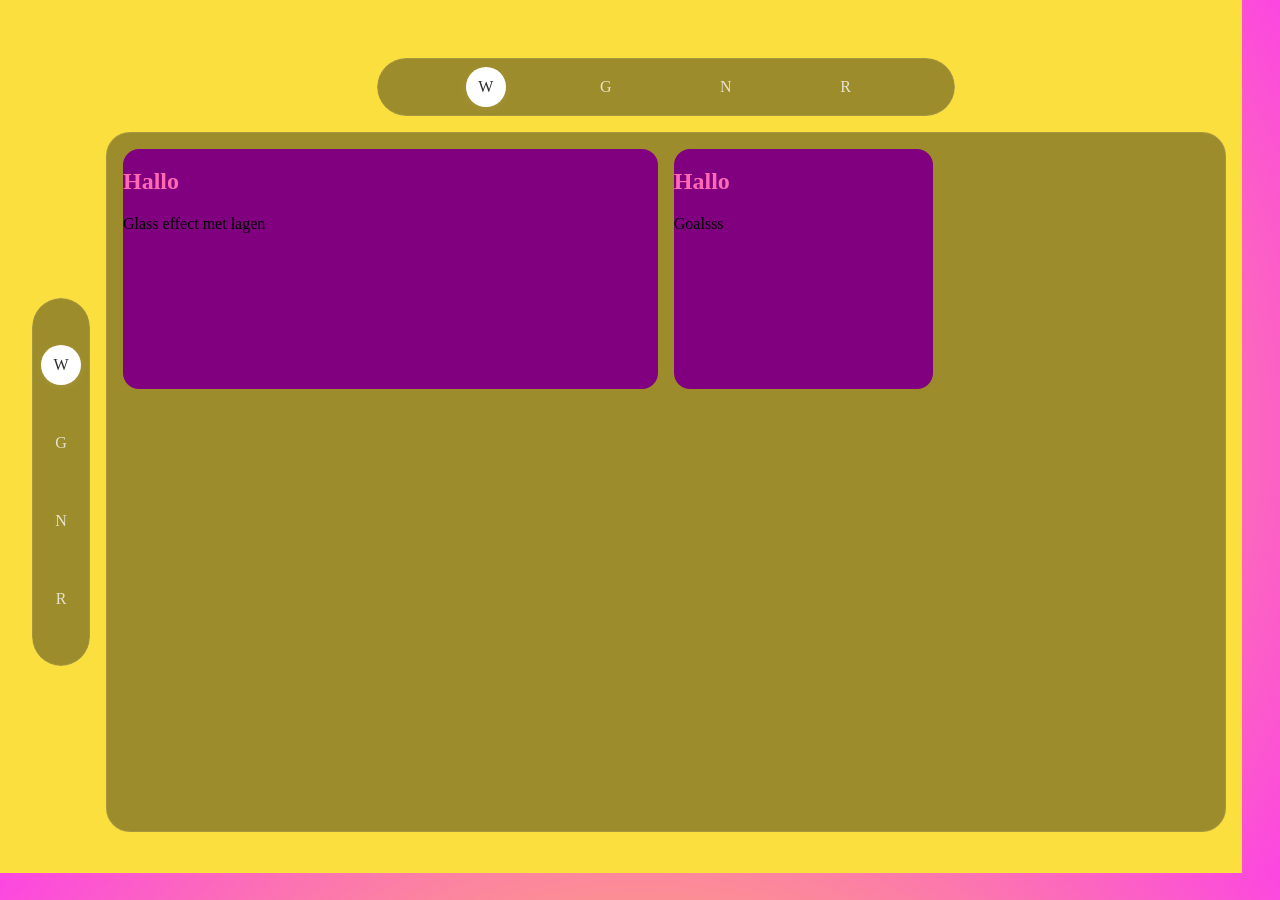
==== blog.html @ 130f5378 "updatie" ====
<!DOCTYPE html>
<html lang="en">

<head>
    <meta charset="UTF-8">
    <meta name="viewport" content="width=device-width, initial-scale=1.0">
    <link href="./styles/blog.css" rel="stylesheet">
    <title>Final version</title>
</head>

<body>
    <main>
        <h1 class="visually-hidden">Blog of Mila Massaro</h1>

        <section class="container-dashboard">
            <!-- TOP AXIS -->
            <fieldset class="top-bar">
                <legend>Primary topic</legend>

                <input type="radio" name="primary" value="work" id="my-work1" checked>
                <label for="my-work1" aria-label="Work">W</label>

                <input type="radio" name="primary" value="goals" id="my-goals1">
                <label for="my-goals1" aria-label="Goals">G</label>

                <input type="radio" name="primary" value="nerds" id="weekly-nerds1">
                <label for="weekly-nerds1" aria-label="Guestspeakers">N</label>

                <input type="radio" name="primary" value="reflection" id="reflection1">
                <label for="reflection1" aria-label="Reflections">R</label>
            </fieldset>

            <!-- SIDE AXIS -->
            <fieldset class="side-bar">
                <legend>Secondary topic</legend>

                <input type="radio" name="secondary" value="work" id="my-work2" checked>
                <label for="my-work2" aria-label="Work">W</label>

                <input type="radio" name="secondary" value="goals" id="my-goals2">
                <label for="my-goals2" aria-label="Goals">G</label>

                <input type="radio" name="secondary" value="nerds" id="weekly-nerds2">
                <label for="weekly-nerds2" aria-label="Guestspeakers">N</label>

                <input type="radio" name="secondary" value="reflection" id="reflection2">
                <label for="reflection2" aria-label="Reflections">R</label>
            </fieldset>

            <!-- CONTENT -->
            <section class="content">

                <!-- WORK x WORK -->
                <section class="container-content workxwork">
                    <div class="card card-work">
                        <div class="text">
                            <h2>Hallo</h2>
                            <p>Glass effect met lagen</p>
                        </div>
                    </div>

                    <div class="card card-goal">
                        <div class="text">
                            <h2>Hallo</h2>
                            <p>Goalsss</p>
                        </div>
                    </div>
                </section>

                <!-- WORK x GOALS -->
                <section class="workxgoals">
                    <h2>work x goals</h2>
                </section>

                <!-- WORK x NERDS -->
                <section class="workxnerds">
                    <h2>work x nerds</h2>
                </section>

                <!-- WORK x REFLECTION -->
                <section class="workxreflection">
                    <h2>work x reflection</h2>
                </section>

                <!-- GOALS x GOALS -->
                <section class="goalsxgoals">
                    <h2>goals x goals</h2>
                </section>

                <!-- GOALS x NERDS -->
                <section class="goalsxnerds">
                    <h2>goals x nerds</h2>
                </section>

                <!-- GOALS x REFLECTION -->
                <section class="goalsxreflection">
                    <h2>goals x reflection</h2>
                </section>

                <!-- NERDS x NERDS -->
                <section class="nerdsxnerds">
                    <h2>nerds x nerds</h2>
                </section>

                <!-- NERDS x REFLECTION -->
                <section class="nerdsxreflection">
                    <h2>nerds x reflection</h2>
                </section>

                <!-- REFLECTION x REFLECTION -->
                <section class="reflectionxreflection">
                    <h2>reflection x reflection</h2>
                </section>
            </section>
        </section>
    </main>
</body>

</html>
---- styles/blog.css ----
:root {
    --color-panel: rgba(16, 15, 15, 0.4);
}

body {
    margin: 0;
    background: #fbdf3f;
    background: radial-gradient(circle, rgba(251, 223, 63, 1) 0%, rgba(252, 70, 225, 1) 100%);
}

.visually-hidden {
    clip: rect(0 0 0 0);
    clip-path: inset(50%);
    height: 1px;
    overflow: hidden;
    position: absolute;
    white-space: nowrap;
    width: 1px;
}

.container-dashboard {
    display: grid;
    grid-template-columns: 90px minmax(300px, 1200px);
    grid-template-rows: 90px minmax(500px, 700px);

    place-content: center;

    grid-template-areas:
        ". top"
        "side content";

    width: 97vw;
    height: 97svh;

    padding: 1em;

    overflow: hidden;
    box-sizing: border-box;

}

.top-bar,
.side-bar {
    grid-area: top;
    place-self: center;

    display: flex;
    align-items: center;
    justify-content: space-evenly;

    padding: .5em;

    border-radius: 10em;

    background-color: var(--color-panel);
    border: 1px solid rgba(255, 255, 255, 0.1);
    backdrop-filter: blur(10px);

    & input,
    & legend {
        display: none;
    }

    & label {
        display: flex;
        align-items: center;
        justify-content: center;

        min-width: 2.5em;
        height: 2.5em;

        border-radius: 10em;

        color: rgba(255, 255, 255, .75);

        cursor: pointer;

        transition:
            background .2s ease,
            color .2s ease;

        &:hover {
            background: rgba(255, 255, 255, .05);
            color: white;
        }
    }

    & input:checked+label {
        background: white;
        color: #2f2f2f;
        box-shadow:
            0 2px 8px rgba(255, 255, 255, .08);
    }


}

.top-bar {
    width: fit-content;
    height: min-content;

    width: 50%;
}

.side-bar {
    grid-area: side;
    flex-direction: column;

    height: 50%;
}

.content {
    grid-area: content;

    border-radius: 1.5em;

    background-color: var(--color-panel);
    border: 1px solid rgba(255, 255, 255, 0.1);
    backdrop-filter: blur(10px);

    min-height: 0;
    min-width: 0;
    overflow-y: auto;
    scroll-behavior: smooth;
}

.workxwork,
.workxgoals,
.workxnerds,
.workxreflection,
.goalsxgoals,
.goalsxnerds,
.goalsxreflection,
.nerdsxnerds,
.nerdsxreflection,
.reflectionxreflection {
    display: none;
}


/* MARK: RADIOBUTTONS VALUES
/* -------- SELECT SECTION --------  */
html:has([value="work"]:checked) {
    --work: true;
}

html:has([value="nerds"]:checked) {
    --nerds: true;
}

html:has([value="goals"]:checked) {
    --goals: true;
}

html:has([value="reflection"]:checked) {
    --reflection: true;
}

/* -------- SELECT 2 SECTIONS --------  */
/* WORK X WORK */
.container-dashboard:has(.top-bar [value="work"]:checked):has(.side-bar [value="work"]:checked),
.container-dashboard:has(.top-bar [value="work"]:checked):has(.side-bar [value="work"]:checked) {
    --workxwork: true;
}

/* WORK X GOALS */
.container-dashboard:has(.top-bar [value="work"]:checked):has(.side-bar [value="goals"]:checked),
.container-dashboard:has(.top-bar [value="goals"]:checked):has(.side-bar [value="work"]:checked) {
    --workxgoals: true;
}

/* WORK X NERDS */
.container-dashboard:has(.top-bar [value="work"]:checked):has(.side-bar [value="nerds"]:checked),
.container-dashboard:has(.top-bar [value="nerds"]:checked):has(.side-bar [value="work"]:checked) {
    --workxnerds: true;
}

/* WORK X REFLECTION */
.container-dashboard:has(.top-bar [value="work"]:checked):has(.side-bar [value="reflection"]:checked),
.container-dashboard:has(.top-bar [value="reflection"]:checked):has(.side-bar [value="work"]:checked) {
    --workxreflection: true;
}

/* GOALS X GOALS */
.container-dashboard:has(.top-bar [value="goals"]:checked):has(.side-bar [value="goals"]:checked),
.container-dashboard:has(.top-bar [value="goals"]:checked):has(.side-bar [value="goals"]:checked) {
    --goalsxgoals: true;
}

/* GOALS X NERDS */
.container-dashboard:has(.top-bar [value="goals"]:checked):has(.side-bar [value="nerds"]:checked),
.container-dashboard:has(.top-bar [value="nerds"]:checked):has(.side-bar [value="goals"]:checked) {
    --goalsxnerds: true;
}

/* GOALS X REFLECTION */
.container-dashboard:has(.top-bar [value="goals"]:checked):has(.side-bar [value="reflection"]:checked),
.container-dashboard:has(.top-bar [value="reflection"]:checked):has(.side-bar [value="goals"]:checked) {
    --goalsxreflection: true;
}

/* NERDS X NERDS */
.container-dashboard:has(.top-bar [value="nerds"]:checked):has(.side-bar [value="nerds"]:checked),
.container-dashboard:has(.top-bar [value="nerds"]:checked):has(.side-bar [value="nerds"]:checked) {
    --nerdsxnerds: true;
}

/* NERDS X REFLECTION */
.container-dashboard:has(.top-bar [value="nerds"]:checked):has(.side-bar [value="reflection"]:checked),
.container-dashboard:has(.top-bar [value="reflection"]:checked):has(.side-bar [value="nerds"]:checked) {
    --nerdsxreflection: true;
}

/* REFLECTION X REFLECTION */
.container-dashboard:has(.top-bar [value="reflection"]:checked):has(.side-bar [value="reflection"]:checked),
.container-dashboard:has(.top-bar [value="reflection"]:checked):has(.side-bar [value="reflection"]:checked) {
    --reflectionxreflection: true;
}




/* MARK: CONTAINER QUERIES
/* ----- WORK X WORK ----- */
@container style(--workxwork:true) {
    .workxwork {
        display: block;
        padding: 1em;
    }

    h2 {
        color: hotpink;
    }

    /* div {
        position: relative;
        width: 30em;
        height: 20em;
        border-radius: .5em;
        background-color: hotpink;

        &::before {
            content: "";

            position: absolute;
            inset: 0;

            background: rgba(255, 255, 255, 0.15);
            border: 1px solid rgba(255, 255, 255, 0.2);

            backdrop-filter: blur(12px);

            z-index: 1;

            border-radius: inherit;
        }
    } */
}

/* ----- WORK X GOALS ----- */
@container style(--workxgoals:true) {
    .workxgoals {
        display: block;
    }

    h2 {
        color: purple;
    }
}

/* ----- WORK X NERDS ----- */
@container style(--workxnerds:true) {
    .workxnerds {
        display: block;
    }

    h2 {
        color: blue;
    }
}

/* ----- WORK X REFLECTION ----- */
@container style(--workxreflection:true) {
    .workxreflection {
        display: block;
    }

    h2 {
        color: orange;
    }
}

/* ----- GOALS X GOALS ----- */
@container style(--goalsxgoals:true) {
    .goalsxgoals {
        display: block;
    }

    h2 {
        color: red;
    }
}

/* -----GOALS X NERDS ----- */
@container style(--goalsxnerds:true) {
    .goalsxnerds {
        display: block;
    }

    h2 {
        color: violet;
    }
}

/* ----- GOALS X REFLECTION ----- */
@container style(--goalsxreflection:true) {
    .goalsxreflection {
        display: block;
    }

    h2 {
        color: magenta;
    }
}

/* ----- NERDS X NERDS ----- */
@container style(--nerdsxnerds:true) {
    .nerdsxnerds {
        display: block;
    }

    h2 {
        color: cornflowerblue;
    }
}

/* ----- NERDS X REFLECTION ----- */
@container style(--nerdsxreflection:true) {
    .nerdsxreflection {
        display: block;
    }

    h2 {
        color: crimson;
    }
}

/* ----- REFLECTION X REFLECTION ----- */
@container style(--reflectionxreflection:true) {
    .reflectionxreflection {
        display: block;
    }

    h2 {
        color: mediumpurple;
    }
}


.container-content {
    display: grid;
    grid-template-columns: repeat(2, 1fr);
    gap: 1rem;
}

.card {
    background-color: purple;
    min-height: 15em;
    border-radius: 1em;
}

.card-work {
    grid-column: span 2;
}

.card-goal {
    grid-column: span 1;
}



@media (width > 750px) {
    .container-dashboard {
        background-color: aliceblue;
    }

    .container-content {
        display: grid;
        grid-template-columns: repeat(3, 1fr);
        gap: 1rem;
    }
}

@media (width > 1150px) {
    .container-dashboard {
        background-color: #fbdf3f;
    }

    .container-content {
        display: grid;
        grid-template-columns: repeat(4, 1fr);
        gap: 1rem;
    }
}
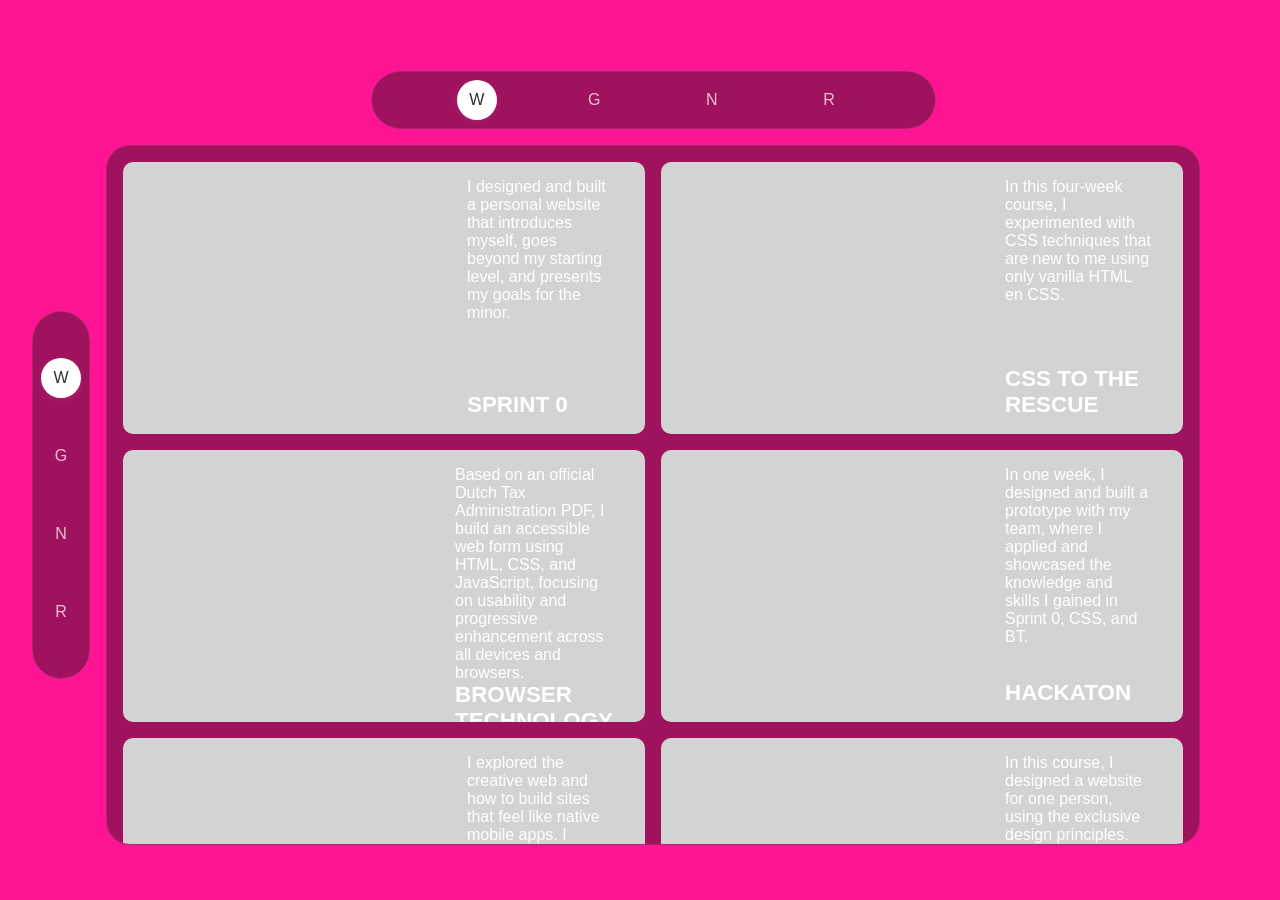
==== commit 38d1cfbf: "alle layouts" ====
--- a/blog.html
+++ b/blog.html
@@ -4,7 +4,11 @@
 <head>
     <meta charset="UTF-8">
     <meta name="viewport" content="width=device-width, initial-scale=1.0">
+
     <link href="./styles/blog.css" rel="stylesheet">
+
+    <script defer src="./scripts/script.js"></script>
+
     <title>Final version</title>
 </head>
 
@@ -53,63 +57,1025 @@
                 <!-- WORK x WORK -->
                 <section class="container-content workxwork">
                     <div class="card card-work">
-                        <div class="text">
-                            <h2>Hallo</h2>
-                            <p>Glass effect met lagen</p>
-                        </div>
-                    </div>
-
-                    <div class="card card-goal">
-                        <div class="text">
-                            <h2>Hallo</h2>
-                            <p>Goalsss</p>
+                        <h2>Sprint 0</h2>
+                        <p>I designed and built a personal website that introduces myself, goes beyond my starting
+                            level, and presents my goals for the minor.</p>
+
+                        <div class="iframe-container">
+                            <iframe class="iframe-css" id="inlineFrameExample" title="Inline Frame Example"
+                                style="border:none" src="https://misama17.github.io/MilaMassaro_MinorWDD/">
+                            </iframe>
+                        </div>
+                    </div>
+
+                    <div class="card card-work">
+                        <h2>CSS to the rescue</h2>
+                        <p>In this four-week course, I experimented with CSS techniques that are new to me using only
+                            vanilla HTML en CSS.</p>
+
+                        <div class="iframe-container">
+                            <iframe class="iframe-css" id="inlineFrameExample" title="Inline Frame Example"
+                                style="border:none" src="https://misama17.github.io/WDD-CSS-MilaMassaro/">
+                            </iframe>
+                        </div>
+                    </div>
+
+                    <div class="card card-work">
+                        <h2>Browser Technology</h2>
+                        <p>Based on an official Dutch Tax Administration PDF, I build an accessible web form using HTML,
+                            CSS, and JavaScript, focusing on usability and progressive enhancement across all devices
+                            and browsers.</p>
+
+                        <div class="iframe-container">
+                            <iframe class="iframe-css" id="inlineFrameExample" title="Inline Frame Example"
+                                style="border:none"
+                                src="https://misama17.github.io/WDD-Browser-Technology-MilaMassaro/">
+                            </iframe>
+                        </div>
+                    </div>
+
+                    <div class="card card-work">
+                        <h2>Hackaton</h2>
+                        <p>In one week, I designed and built a prototype with my team, where I applied and showcased the
+                            knowledge and skills I gained in Sprint 0, CSS, and BT.</p>
+
+                        <div class="iframe-container">
+                            <iframe class="iframe-css" id="inlineFrameExample" title="Inline Frame Example"
+                                style="border:none" src="https://ayabarni.github.io/hackatoon-SRON/">
+                            </iframe>
+                        </div>
+                    </div>
+
+                    <div class="card card-work">
+                        <h2>API</h2>
+                        <p>I explored the creative web and how to build sites that feel like native mobile apps. I
+                            started with a server-side rendered Astro app and gradually improved the experience using
+                            web APIs.</p>
+
+                        <div class="iframe-container">
+                            <iframe class="iframe-css" id="inlineFrameExample" title="Inline Frame Example"
+                                style="border:none" src="https://ask-the-cards.onrender.com/">
+                            </iframe>
+                        </div>
+                    </div>
+
+                    <div class="card card-work">
+                        <h2>Human Centered Design</h2>
+                        <p>In this course, I designed a website for one person, using the exclusive design principles.
+                        </p>
+
+                        <div class="iframe-container">
+                            <iframe class="iframe-css" id="inlineFrameExample" title="Inline Frame Example"
+                                style="border:none"
+                                src="https://misama17.github.io/WDD-HCD-MilaMassaro/finalprototype.html">
+                            </iframe>
+                        </div>
+                    </div>
+
+                    <div class="card card-work">
+                        <h2>Meesterproef</h2>
+                        <p>Textieee</p>
+
+                        <div class="iframe-container">
+                            <iframe class="iframe-css" id="inlineFrameExample" title="Inline Frame Example"
+                                style="border:none"
+                                src="https://misama17.github.io/WDD-HCD-MilaMassaro/finalprototype.html">
+                            </iframe>
                         </div>
                     </div>
                 </section>
 
                 <!-- WORK x GOALS -->
-                <section class="workxgoals">
-                    <h2>work x goals</h2>
+                <section class="container-content workxgoals">
+                    <div class="card card-work">
+                        <h2>Sprint 0</h2>
+                        <p>I designed and built a personal website that introduces myself, goes beyond my starting
+                            level, and presents my goals for the minor.</p>
+
+                        <div class="iframe-container">
+                            <iframe class="iframe-css" id="inlineFrameExample" title="Inline Frame Example"
+                                style="border:none" src="https://misama17.github.io/MilaMassaro_MinorWDD/">
+                            </iframe>
+                        </div>
+                    </div>
+
+                    <div class="card card-goal">
+                        <h2>Leerdoel 1</h2>
+                        <p>Ik ga ontdekken of webdesign en development mijn toekomstige richting kan worden door te
+                            experimenteren met projecten en te kijken of het werk mij aanspreekt.</p>
+                    </div>
+
+                    <div class="card card-goal">
+                        <h2>Leerdoel 2</h2>
+                        <p>Ik kan een website ontwikkelen met een goede user experience door de behoeften van
+                            gebruikers te vertalen naar een duidelijke, toegankelijke en visueel aantrekkelijke website.
+                        </p>
+                    </div>
+
+                    <div class="card card-goal">
+                        <h2>Leerdoel 3</h2>
+                        <p>Ik ga ontdekken of webdesign en development mijn toekomstige richting kan worden door te
+                            experimenteren met projecten en te kijken of het werk mij aanspreekt.</p>
+                    </div>
+
+                    <div class="card card-goal">
+                        <h2>Leerdoel 4</h2>
+                        <p><strong>Meesterproef:</strong> Ik wil leren hoe ik een onderhoudbare frontend ontwikkel: een
+                            website waaraan makkelijk extra informatie toe te voegen is zonder dat de structuur vergaat.
+                        </p>
+                    </div>
+
+                    <div class="card card-work">
+                        <h2>CSS to the rescue</h2>
+                        <p>In this four-week course, I experimented with CSS techniques that are new to me using only
+                            vanilla HTML en CSS.</p>
+
+                        <div class="iframe-container">
+                            <iframe class="iframe-css" id="inlineFrameExample" title="Inline Frame Example"
+                                style="border:none" src="https://misama17.github.io/WDD-CSS-MilaMassaro/">
+                            </iframe>
+                        </div>
+                    </div>
+
+                    <div class="card card-goal">
+                        <h2>Leerdoel 5</h2>
+                        <p><strong>Meesterproef:</strong> Ik wil kijken hoe ik een creatieve website kan maken voor
+                            mobiele telefoons, door deze op een unieke manier in te zetten of door een uniek ontwerp met
+                            specifieke functies te maken die past bij het formaat van het device.</p>
+                    </div>
+
+                    <div class="card card-goal">
+                        <h2>Leerdoel 6</h2>
+                        <p><strong>Meesterproef:</strong> Ik wil kijken een ik een immersive website maak met echt een
+                            "wow" gevoel. Een website die nét even wat verder gaat dan andere websites.</p>
+                    </div>
+
+                    <div class="card card-work">
+                        <h2>Browser Technology</h2>
+                        <p>Based on an official Dutch Tax Administration PDF, I build an accessible web form using HTML,
+                            CSS, and JavaScript, focusing on usability and progressive enhancement across all devices
+                            and browsers.</p>
+
+                        <div class="iframe-container">
+                            <iframe class="iframe-css" id="inlineFrameExample" title="Inline Frame Example"
+                                style="border:none"
+                                src="https://misama17.github.io/WDD-Browser-Technology-MilaMassaro/">
+                            </iframe>
+                        </div>
+                    </div>
+
+                    <div class="card card-work">
+                        <h2>Hackaton</h2>
+                        <p>In one week, I designed and built a prototype with my team, where I applied and showcased the
+                            knowledge and skills I gained in Sprint 0, CSS, and BT.</p>
+
+                        <div class="iframe-container">
+                            <iframe class="iframe-css" id="inlineFrameExample" title="Inline Frame Example"
+                                style="border:none" src="https://ayabarni.github.io/hackatoon-SRON/">
+                            </iframe>
+                        </div>
+                    </div>
+
+                    <div class="card card-work">
+                        <h2>API</h2>
+                        <p>I explored the creative web and how to build sites that feel like native mobile apps. I
+                            started with a server-side rendered Astro app and gradually improved the experience using
+                            web APIs.</p>
+
+                        <div class="iframe-container">
+                            <iframe class="iframe-css" id="inlineFrameExample" title="Inline Frame Example"
+                                style="border:none" src="https://ask-the-cards.onrender.com/">
+                            </iframe>
+                        </div>
+                    </div>
+
+                    <div class="card card-work">
+                        <h2>Human Centered Design</h2>
+                        <p>In this course, I designed a website for one person, using the exclusive design principles.
+                        </p>
+
+                        <div class="iframe-container">
+                            <iframe class="iframe-css" id="inlineFrameExample" title="Inline Frame Example"
+                                style="border:none"
+                                src="https://misama17.github.io/WDD-HCD-MilaMassaro/finalprototype.html">
+                            </iframe>
+                        </div>
+                    </div>
+
+                    <div class="card card-work">
+                        <h2>Meesterproef</h2>
+                        <p>Textieee</p>
+
+                        <div class="iframe-container">
+                            <iframe class="iframe-css" id="inlineFrameExample" title="Inline Frame Example"
+                                style="border:none"
+                                src="https://misama17.github.io/WDD-HCD-MilaMassaro/finalprototype.html">
+                            </iframe>
+                        </div>
+                    </div>
                 </section>
 
                 <!-- WORK x NERDS -->
-                <section class="workxnerds">
-                    <h2>work x nerds</h2>
+                <section class="container-content workxnerds">
+                    <div class="card card-work">
+                        <h2>Sprint 0</h2>
+                        <p>I designed and built a personal website that introduces myself, goes beyond my starting
+                            level, and presents my goals for the minor.</p>
+
+                        <div class="iframe-container">
+                            <iframe class="iframe-css" id="inlineFrameExample" title="Inline Frame Example"
+                                style="border:none" src="https://misama17.github.io/MilaMassaro_MinorWDD/">
+                            </iframe>
+                        </div>
+                    </div>
+
+                    <div class="card card-nerd">
+                        <h2>Kilian Valkhof</h2>
+                        <h3>4 februari 2026</h3>
+                        <p>
+                            hoe komt wat ik geleerd heb terug in mijn werk?
+                        </p>
+                    </div>
+
+                    <div class="card card-nerd">
+                        <h2>Peter-Paul Koch</h2>
+                        <h3>19 februari 2026</h3>
+                        <p>
+                            hoe komt wat ik geleerd heb terug in mijn werk?
+                        </p>
+                    </div>
+
+                    <div class="card card-nerd">
+                        <h2>Nils Binder</h2>
+                        <h3>4 maart 2026</h3>
+                        <p>
+                            hoe komt wat ik geleerd heb terug in mijn werk?
+                        </p>
+                    </div>
+
+                    <div class="card card-nerd">
+                        <h2>NL Design System</h2>
+                        <h3>12 maart 2026</h3>
+                        <p>
+                            hoe komt wat ik geleerd heb terug in mijn werk?
+                        </p>
+                    </div>
+
+                    <div class="card card-work">
+                        <h2>CSS to the rescue</h2>
+                        <p>In this four-week course, I experimented with CSS techniques that are new to me using only
+                            vanilla HTML en CSS.</p>
+
+                        <div class="iframe-container">
+                            <iframe class="iframe-css" id="inlineFrameExample" title="Inline Frame Example"
+                                style="border:none" src="https://misama17.github.io/WDD-CSS-MilaMassaro/">
+                            </iframe>
+                        </div>
+                    </div>
+
+                    <div class="card card-work">
+                        <h2>Browser Technology</h2>
+                        <p>Based on an official Dutch Tax Administration PDF, I build an accessible web form using HTML,
+                            CSS, and JavaScript, focusing on usability and progressive enhancement across all devices
+                            and browsers.</p>
+
+                        <div class="iframe-container">
+                            <iframe class="iframe-css" id="inlineFrameExample" title="Inline Frame Example"
+                                style="border:none"
+                                src="https://misama17.github.io/WDD-Browser-Technology-MilaMassaro/">
+                            </iframe>
+                        </div>
+                    </div>
+
+                    <div class="card card-nerd">
+                        <h2>Johan Huijkman</h2>
+                        <h3>9 april 2026</h3>
+                        <p>
+                            hoe komt wat ik geleerd heb terug in mijn werk?
+                        </p>
+                    </div>
+
+                    <div class="card card-nerd">
+                        <h2>rosa -> aantekeningen vragen</h2>
+                        <p>
+                            hoe komt wat ik geleerd heb terug in mijn werk?
+                        </p>
+                    </div>
+
+                    <div class="card card-work">
+                        <h2>Hackaton</h2>
+                        <p>In one week, I designed and built a prototype with my team, where I applied and showcased the
+                            knowledge and skills I gained in Sprint 0, CSS, and BT.</p>
+
+                        <div class="iframe-container">
+                            <iframe class="iframe-css" id="inlineFrameExample" title="Inline Frame Example"
+                                style="border:none" src="https://ayabarni.github.io/hackatoon-SRON/">
+                            </iframe>
+                        </div>
+                    </div>
+
+                    <div class="card card-work">
+                        <h2>API</h2>
+                        <p>I explored the creative web and how to build sites that feel like native mobile apps. I
+                            started with a server-side rendered Astro app and gradually improved the experience using
+                            web APIs.</p>
+
+                        <div class="iframe-container">
+                            <iframe class="iframe-css" id="inlineFrameExample" title="Inline Frame Example"
+                                style="border:none" src="https://ask-the-cards.onrender.com/">
+                            </iframe>
+                        </div>
+                    </div>
+
+                    <div class="card card-work">
+                        <h2>Human Centered Design</h2>
+                        <p>In this course, I designed a website for one person, using the exclusive design principles.
+                        </p>
+
+                        <div class="iframe-container">
+                            <iframe class="iframe-css" id="inlineFrameExample" title="Inline Frame Example"
+                                style="border:none"
+                                src="https://misama17.github.io/WDD-HCD-MilaMassaro/finalprototype.html">
+                            </iframe>
+                        </div>
+                    </div>
+
+                    <div class="card card-work">
+                        <h2>Meesterproef</h2>
+                        <p>Textieee</p>
+
+                        <div class="iframe-container">
+                            <iframe class="iframe-css" id="inlineFrameExample" title="Inline Frame Example"
+                                style="border:none"
+                                src="https://misama17.github.io/WDD-HCD-MilaMassaro/finalprototype.html">
+                            </iframe>
+                        </div>
+                    </div>
+
+                    <div class="card card-nerd">
+                        <h2>Web you want 1</h2>
+                        <p>tekst</p>
+                    </div>
+
+                    <div class="card card-nerd">
+                        <h2>Hans de Zwart</h2>
+                        <h3>21 mei 2026</h3>
+                        <p>
+                            hoe komt wat ik geleerd heb terug in mijn werk?
+                        </p>
+                    </div>
+
+                    <div class="card card-nerd">
+                        <h2>Q42</h2>
+                        <h3>28 mei 2026</h3>
+                        <p>
+                            hoe komt wat ik geleerd heb terug in mijn werk?
+                        </p>
+                    </div>
+
+                    <div class="card card-nerd">
+                        <h2>De Voorhoede</h2>
+                        <h3>4 juni 2026</h3>
+                        <p>
+                            hoe komt wat ik geleerd heb terug in mijn werk?
+                        </p>
+                    </div>
+
+                    <div class="card card-nerd">
+                        <h2>Web you want 2</h2>
+                        <p>tekst</p>
+                    </div>
                 </section>
 
                 <!-- WORK x REFLECTION -->
-                <section class="workxreflection">
-                    <h2>work x reflection</h2>
+                <section class="container-content workxreflection">
+                    <div class="card card-work">
+                        <h2>Sprint 0</h2>
+                        <p>I designed and built a personal website that introduces myself, goes beyond my starting
+                            level, and presents my goals for the minor.</p>
+
+                        <div class="iframe-container">
+                            <iframe class="iframe-css" id="inlineFrameExample" title="Inline Frame Example"
+                                style="border:none" src="https://misama17.github.io/MilaMassaro_MinorWDD/">
+                            </iframe>
+                        </div>
+                    </div>
+
+                    <div class="card card-reflection">
+                        <h2>Reflectie sprint 0</h2>
+                        <p>Veel tekstie</p>
+                    </div>
+
+                    <div class="card card-work">
+                        <h2>CSS to the rescue</h2>
+                        <p>In this four-week course, I experimented with CSS techniques that are new to me using only
+                            vanilla HTML en CSS.</p>
+
+                        <div class="iframe-container">
+                            <iframe class="iframe-css" id="inlineFrameExample" title="Inline Frame Example"
+                                style="border:none" src="https://misama17.github.io/WDD-CSS-MilaMassaro/">
+                            </iframe>
+                        </div>
+                    </div>
+
+                    <div class="card card-reflection">
+                        <h2>Reflectie halverwege</h2>
+                        <p>Veel tekstie</p>
+                    </div>
+
+                    <div class="card card-work">
+                        <h2>Browser Technology</h2>
+                        <p>Based on an official Dutch Tax Administration PDF, I build an accessible web form using HTML,
+                            CSS, and JavaScript, focusing on usability and progressive enhancement across all devices
+                            and browsers.</p>
+
+                        <div class="iframe-container">
+                            <iframe class="iframe-css" id="inlineFrameExample" title="Inline Frame Example"
+                                style="border:none"
+                                src="https://misama17.github.io/WDD-Browser-Technology-MilaMassaro/">
+                            </iframe>
+                        </div>
+                    </div>
+
+                    <div class="card card-work">
+                        <h2>Hackaton</h2>
+                        <p>In one week, I designed and built a prototype with my team, where I applied and showcased the
+                            knowledge and skills I gained in Sprint 0, CSS, and BT.</p>
+
+                        <div class="iframe-container">
+                            <iframe class="iframe-css" id="inlineFrameExample" title="Inline Frame Example"
+                                style="border:none" src="https://ayabarni.github.io/hackatoon-SRON/">
+                            </iframe>
+                        </div>
+                    </div>
+
+                    <div class="card card-work">
+                        <h2>API</h2>
+                        <p>I explored the creative web and how to build sites that feel like native mobile apps. I
+                            started with a server-side rendered Astro app and gradually improved the experience using
+                            web APIs.</p>
+
+                        <div class="iframe-container">
+                            <iframe class="iframe-css" id="inlineFrameExample" title="Inline Frame Example"
+                                style="border:none" src="https://ask-the-cards.onrender.com/">
+                            </iframe>
+                        </div>
+                    </div>
+
+                    <div class="card reflection-last">
+                        <h2>Reflectie einde</h2>
+                        <p>Veel tekstie</p>
+                    </div>
+
+                    <div class="card card-work">
+                        <h2>Human Centered Design</h2>
+                        <p>In this course, I designed a website for one person, using the exclusive design principles.
+                        </p>
+
+                        <div class="iframe-container">
+                            <iframe class="iframe-css" id="inlineFrameExample" title="Inline Frame Example"
+                                style="border:none"
+                                src="https://misama17.github.io/WDD-HCD-MilaMassaro/finalprototype.html">
+                            </iframe>
+                        </div>
+                    </div>
+
+                    <div class="card card-work">
+                        <h2>Meesterproef</h2>
+                        <p>Textieee</p>
+
+                        <div class="iframe-container">
+                            <iframe class="iframe-css" id="inlineFrameExample" title="Inline Frame Example"
+                                style="border:none"
+                                src="https://misama17.github.io/WDD-HCD-MilaMassaro/finalprototype.html">
+                            </iframe>
+                        </div>
+                    </div>
                 </section>
 
                 <!-- GOALS x GOALS -->
-                <section class="goalsxgoals">
-                    <h2>goals x goals</h2>
+                <section class="container-content goalsxgoals">
+                    <div class="card card-goal">
+                        <h2>Leerdoel 1</h2>
+                        <p>Ik ga ontdekken of webdesign en development mijn toekomstige richting kan worden door te
+                            experimenteren met projecten en te kijken of het werk mij aanspreekt.</p>
+                    </div>
+
+                    <div class="card card-goal">
+                        <h2>Leerdoel 2</h2>
+                        <p>Ik kan een website ontwikkelen met een goede user experience door de behoeften van
+                            gebruikers te vertalen naar een duidelijke, toegankelijke en visueel aantrekkelijke website.
+                        </p>
+                    </div>
+
+                    <div class="card card-goal">
+                        <h2>Leerdoel 3</h2>
+                        <p>Ik ga leren hoe ik animaties kan maken en toepassen om websites visueel aantrekkelijker
+                            en unieker te maken met dynamische en interactieve elementen.</p>
+                    </div>
+
+                    <div class="card card-goal">
+                        <h2>Leerdoel 4</h2>
+                        <p><strong>Meesterproef:</strong> Ik wil leren hoe ik een onderhoudbare frontend ontwikkel: een
+                            website waaraan makkelijk extra informatie toe te voegen is zonder dat de structuur vergaat.
+                        </p>
+                    </div>
+
+                    <div class="card card-goal">
+                        <h2>Leerdoel 5</h2>
+                        <p><strong>Meesterproef:</strong> Ik wil kijken hoe ik een creatieve website kan maken voor
+                            mobiele telefoons, door deze op een unieke manier in te zetten of door een uniek ontwerp met
+                            specifieke functies te maken die past bij het formaat van het device.</p>
+                    </div>
+
+                    <div class="card card-goal">
+                        <h2>Leerdoel 6</h2>
+                        <p><strong>Meesterproef:</strong> Ik wil kijken een ik een immersive website maak met echt een
+                            "wow" gevoel. Een website die nét even wat verder gaat dan andere websites.</p>
+                    </div>
                 </section>
 
                 <!-- GOALS x NERDS -->
-                <section class="goalsxnerds">
-                    <h2>goals x nerds</h2>
+                <section class="container-content goalsxnerds">
+                    <div class="card card-goal">
+                        <h2>Leerdoel 1</h2>
+                        <p>Ik ga ontdekken of webdesign en development mijn toekomstige richting kan worden door te
+                            experimenteren met projecten en te kijken of het werk mij aanspreekt.</p>
+                    </div>
+
+                    <div class="card card-nerd">
+                        <h2>Kilian Valkhof</h2>
+                        <h3>4 februari 2026</h3>
+                        <p>
+                            De belangrijkste les was om altijd te kiezen voor de minst krachtige tool die het probleem
+                            oplost: eerst HTML, daarna CSS en pas als laatste JavaScript. Dit sluit aan bij mijn
+                            leerdoelen rondom onderhoudbare frontends en een goede user experience, omdat declaratieve
+                            oplossingen vaak toegankelijker en eenvoudiger te onderhouden zijn.
+                        </p>
+                        <p>
+                            Daarnaast ontdekte ik hoe moderne HTML- en CSS-functionaliteiten interactieve en
+                            aantrekkelijke ervaringen mogelijk maken zonder complexe JavaScript, wat kansen biedt voor
+                            animaties, mobiele ervaringen en immersive websites.
+                        </p>
+                    </div>
+
+                    <div class="card card-goal">
+                        <h2>Leerdoel 2</h2>
+                        <p>Ik kan een website ontwikkelen met een goede user experience door de behoeften van
+                            gebruikers te vertalen naar een duidelijke, toegankelijke en visueel aantrekkelijke website.
+                        </p>
+                    </div>
+
+                    <div class="card card-nerd">
+                        <h2>Peter-Paul Koch</h2>
+                        <h3>19 februari 2026</h3>
+                        <p>
+                            Uit het gastcollege haal ik dat browsers HTML, CSS en JavaScript via verschillende engines
+                            verwerken en dat keuzes direct invloed hebben op performance, toegankelijkheid en
+                            onderhoudbaarheid. Dit helpt bij leerdoel 4 doordat ik beter snap hoe render-blocking en
+                            backward compatibility mijn codekeuzes beïnvloeden.
+                        </p>
+                        <p>
+                            Ook ondersteunt dit leerdoel 2 en 3, omdat ik door inzicht in DOM en AOM toegankelijkere en
+                            snellere interfaces kan bouwen en bewuster kan kiezen voor HTML en CSS in plaats van
+                            onnodige JavaScript.
+                        </p>
+                    </div>
+
+                    <div class="card card-nerd">
+                        <h2>Nils Binder</h2>
+                        <h3>4 maart 2026</h3>
+                        <p>
+                            Uit 9elements leer ik dat moderne webdesigns sterk leunen op CSS-systemen zoals grid,
+                            subgrid en ratio-based layouts in plaats van vaste pixels. Dit helpt bij leerdoel 4 en 2,
+                            omdat ik zo beter schaalbare en onderhoudbare interfaces kan bouwen die consistenter en
+                            flexibeler zijn.
+                        </p>
+                        <p>
+                            Daarnaast zie ik hoe technieken zoals steps-animaties, blend-modes en view-transitions
+                            zorgen voor rijke interacties zonder zware JavaScript. Dit ondersteunt leerdoel 3 en 6,
+                            omdat ik hiermee visueel sterke en “immersive” ervaringen kan ontwerpen.
+                        </p>
+                    </div>
+
+                    <div class="card card-nerd">
+                        <h2>NL Design System</h2>
+                        <h3>12 maart 2026</h3>
+                        <p>
+                            Goede formulieren draaien om duidelijke structuur, foutpreventie en toegankelijkheid via
+                            logische volgorde, goede labels, autofill en duidelijke validatie. Dit helpt bij leerdoel 2
+                            en 4 doordat ik leer ontwerpen voor een betere user experience en onderhoudbare, consistente
+                            formulieren.
+                        </p>
+                        <p>
+                            Daarnaast is toegankelijkheid (ARIA, focus states, screenreaders) en kleine UX-details zoals
+                            44px targets en duidelijke foutmeldingen belangrijk. Dit ondersteunt leerdoel 3 en 5, omdat
+                            ik zo gebruiksvriendelijke en mobiele interfaces kan maken.
+                        </p>
+                    </div>
+
+                    <div class="card card-nerd">
+                        <h2>Johan Huijkman</h2>
+                        <h3>9 april 2026</h3>
+                        <p>
+                            Toegankelijkheid volgens WCAG (perceivable, operable, understandable, robust) laat zien dat
+                            een website niet alleen visueel moet werken, maar ook begrijpelijk en bruikbaar voor
+                            verschillende beperkingen. Dit helpt bij leerdoel 2 en 4 omdat ik bewuster leer ontwerpen
+                            voor duidelijke, consistente en toegankelijke interfaces.
+                        </p>
+                        <p>
+                            Door gebruikerservaringen van verschillende beperkingen te bekijken zie ik dat rust,
+                            duidelijke structuur, focusstates en voorspelbaarheid cruciaal zijn. Dit ondersteunt
+                            leerdoel 3 en 5 doordat ik leer om interactieve en visuele keuzes af te wegen tegen
+                            overprikkeling en gebruiksgemak.
+                        </p>
+                    </div>
+
+                    <div class="card card-nerd">
+                        <h2>rosa -> aantekeningen vragen</h2>
+                        <p>Tekst</p>
+                    </div>
+
+                    <div class="card card-goal">
+                        <h2>Leerdoel 3</h2>
+                        <p>Ik ga ontdekken of webdesign en development mijn toekomstige richting kan worden door te
+                            experimenteren met projecten en te kijken of het werk mij aanspreekt.</p>
+                    </div>
+
+                    <div class="card card-goal">
+                        <h2>Leerdoel 4</h2>
+                        <p><strong>Meesterproef:</strong> Ik wil leren hoe ik een onderhoudbare frontend ontwikkel: een
+                            website waaraan makkelijk extra informatie toe te voegen is zonder dat de structuur vergaat.
+                        </p>
+                    </div>
+
+                    <div class="card card-goal">
+                        <h2>Leerdoel 5</h2>
+                        <p><strong>Meesterproef:</strong> Ik wil kijken hoe ik een creatieve website kan maken voor
+                            mobiele telefoons, door deze op een unieke manier in te zetten of door een uniek ontwerp met
+                            specifieke functies te maken die past bij het formaat van het device.</p>
+                    </div>
+
+                    <div class="card card-nerd">
+                        <h2>Web you want 1</h2>
+                        <p>tekst</p>
+                    </div>
+
+                    <div class="card card-goal">
+                        <h2>Leerdoel 6</h2>
+                        <p><strong>Meesterproef:</strong> Ik wil kijken een ik een immersive website maak met echt een
+                            "wow" gevoel. Een website die nét even wat verder gaat dan andere websites.</p>
+                    </div>
+
+                    <div class="card card-nerd">
+                        <h2>Hans de Zwart</h2>
+                        <h3>21 mei 2026</h3>
+                        <p>
+                            Privacy draait om context, controle en het vermijden van onverwachte datadeling. Dit helpt
+                            bij leerdoel 2 en 4 omdat ik leer bewuster ontwerpen met respect voor gebruikersdata,
+                            duidelijke toestemming en doelbinding.
+                        </p>
+                        <p>
+                            Daarnaast laat het zien dat privacy ook een UX- en ontwerpkeuze is, niet alleen wetgeving.
+                            Dit ondersteunt leerdoel 3 en 5 doordat ik nadenk over vertrouwen, transparantie en het
+                            minimaliseren van dataverzameling in interactieve en webgebaseerde ontwerpen.
+                        </p>
+                    </div>
+
+                    <div class="card card-nerd">
+                        <h2>Q42</h2>
+                        <h3>28 mei 2026</h3>
+                        <p>
+                            Van deze weekly nerd leer ik hoe schaalbare design systems en frontend-architecturen
+                            zorgen voor consistentie, onderhoudbaarheid en betere samenwerking tussen teams. Dit
+                            ondersteunt leerdoel 4 en 2 doordat ik leer denken in componenten, tokens en herbruikbare
+                            structuren.
+                        </p>
+                        <p>
+                            Daarnaast zie ik hoe toegankelijkheid, AI en duidelijke communicatie met stakeholders
+                            invloed hebben op het eindproduct. Dit helpt bij leerdoel 3 en 5 omdat ik leer betere
+                            interfaces te bouwen die toegankelijk, iteratief verbeterbaar en praktisch toepasbaar zijn
+                            in echte projecten.
+                        </p>
+                    </div>
+
+                    <div class="card card-nerd">
+                        <h2>De Voorhoede</h2>
+                        <h3>4 juni 2026</h3>
+                        <p>
+                            Uit deze weekly nerd leer ik dat frontend development draait om meer dan alleen bouwen:
+                            het omvat design vertalen, bugs oplossen, samenwerken en meedenken in technische
+                            mogelijkheden. Dit ondersteunt leerdoel 2 en 4 doordat ik leer werken aan consistente,
+                            onderhoudbare interfaces en beter begrijp hoe componenten en design systems samenwerken.
+                        </p>
+                        <p>
+                            Daarnaast zie ik het belang van toegankelijkheid en offline-first principes zoals caching en
+                            synchronisatie. Dit helpt bij leerdoel 3 en 5 omdat ik leer robuuste, gebruiksvriendelijke
+                            en betrouwbare interfaces te maken, ook zonder perfecte omstandigheden.
+                        </p>
+                    </div>
+
+                    <div class="card card-nerd">
+                        <h2>Web you want 2</h2>
+                        <p>tekst</p>
+                    </div>
                 </section>
 
                 <!-- GOALS x REFLECTION -->
-                <section class="goalsxreflection">
-                    <h2>goals x reflection</h2>
+                <section class="container-content goalsxreflection">
+                    <div class="card card-goal">
+                        <h2>Leerdoel 1</h2>
+                        <p>Ik ga ontdekken of webdesign en development mijn toekomstige richting kan worden door te
+                            experimenteren met projecten en te kijken of het werk mij aanspreekt.</p>
+                    </div>
+
+                    <div class="card card-goal">
+                        <h2>Leerdoel 2</h2>
+                        <p>Ik kan een website ontwikkelen met een goede user experience door de behoeften van
+                            gebruikers te vertalen naar een duidelijke, toegankelijke en visueel aantrekkelijke website.
+                        </p>
+                    </div>
+
+                    <div class="card reflection-last">
+                        <h2>Reflectie einde</h2>
+                        <p>Veel tekstie</p>
+                    </div>
+
+                    <div class="card card-goal">
+                        <h2>Leerdoel 3</h2>
+                        <p>Ik ga leren hoe ik animaties kan maken en toepassen om websites visueel aantrekkelijker
+                            en unieker te maken met dynamische en interactieve elementen.</p>
+                    </div>
+
+                    <div class="card card-goal">
+                        <h2>Leerdoel 4</h2>
+                        <p><strong>Meesterproef:</strong> Ik wil leren hoe ik een onderhoudbare frontend ontwikkel: een
+                            website waaraan makkelijk extra informatie toe te voegen is zonder dat de structuur vergaat.
+                        </p>
+                    </div>
+
+                    <div class="card card-goal">
+                        <h2>Leerdoel 5</h2>
+                        <p><strong>Meesterproef:</strong> Ik wil kijken hoe ik een creatieve website kan maken voor
+                            mobiele telefoons, door deze op een unieke manier in te zetten of door een uniek ontwerp met
+                            specifieke functies te maken die past bij het formaat van het device.</p>
+                    </div>
+
+                    <div class="card card-goal">
+                        <h2>Leerdoel 6</h2>
+                        <p><strong>Meesterproef:</strong> Ik wil kijken een ik een immersive website maak met echt een
+                            "wow" gevoel. Een website die nét even wat verder gaat dan andere websites.</p>
+                    </div>
                 </section>
 
                 <!-- NERDS x NERDS -->
-                <section class="nerdsxnerds">
-                    <h2>nerds x nerds</h2>
+                <section class="container-content nerdsxnerds">
+                    <div class="card card-nerd">
+                        <h2>Kilian Valkhof</h2>
+                        <h3>4 februari 2026</h3>
+                        <p>
+                            hoe komt wat ik geleerd heb terug in mijn werk?
+                        </p>
+                    </div>
+
+                    <div class="card card-nerd">
+                        <h2>Peter-Paul Koch</h2>
+                        <h3>19 februari 2026</h3>
+                        <p>
+                            hoe komt wat ik geleerd heb terug in mijn werk?
+                        </p>
+                    </div>
+
+                    <div class="card card-nerd">
+                        <h2>Nils Binder</h2>
+                        <h3>4 maart 2026</h3>
+                        <p>
+                            hoe komt wat ik geleerd heb terug in mijn werk?
+                        </p>
+                    </div>
+
+                    <div class="card card-nerd">
+                        <h2>NL Design System</h2>
+                        <h3>12 maart 2026</h3>
+                        <p>
+                            hoe komt wat ik geleerd heb terug in mijn werk?
+                        </p>
+                    </div>
+
+                    <div class="card card-nerd">
+                        <h2>Johan Huijkman</h2>
+                        <h3>9 april 2026</h3>
+                        <p>
+                            hoe komt wat ik geleerd heb terug in mijn werk?
+                        </p>
+                    </div>
+
+                    <div class="card card-nerd">
+                        <h2>rosa -> aantekeningen vragen</h2>
+                        <p>
+                            hoe komt wat ik geleerd heb terug in mijn werk?
+                        </p>
+                    </div>
+
+                    <div class="card card-nerd">
+                        <h2>Web you want 1</h2>
+                        <p>tekst</p>
+                    </div>
+
+                    <div class="card card-nerd">
+                        <h2>Hans de Zwart</h2>
+                        <h3>21 mei 2026</h3>
+                        <p>
+                            hoe komt wat ik geleerd heb terug in mijn werk?
+                        </p>
+                    </div>
+
+                    <div class="card card-nerd">
+                        <h2>Q42</h2>
+                        <h3>28 mei 2026</h3>
+                        <p>
+                            hoe komt wat ik geleerd heb terug in mijn werk?
+                        </p>
+                    </div>
+
+                    <div class="card card-nerd">
+                        <h2>De Voorhoede</h2>
+                        <h3>4 juni 2026</h3>
+                        <p>
+                            hoe komt wat ik geleerd heb terug in mijn werk?
+                        </p>
+                    </div>
+
+                    <div class="card card-nerd">
+                        <h2>Web you want 2</h2>
+                        <p>tekst</p>
+                    </div>
                 </section>
 
                 <!-- NERDS x REFLECTION -->
-                <section class="nerdsxreflection">
-                    <h2>nerds x reflection</h2>
+                <section class="container-content nerdsxreflection">
+                    <div class="card card-reflection">
+                        <h2>Reflectie sprint 0</h2>
+                        <p>Veel tekstie</p>
+                    </div>
+
+                    <div class="card card-nerd">
+                        <h2>Kilian Valkhof</h2>
+                        <h3>4 februari 2026</h3>
+                        <p>
+                            hoe komt wat ik geleerd heb terug in mijn werk?
+                        </p>
+                    </div>
+
+                    <div class="card card-nerd">
+                        <h2>Peter-Paul Koch</h2>
+                        <h3>19 februari 2026</h3>
+                        <p>
+                            hoe komt wat ik geleerd heb terug in mijn werk?
+                        </p>
+                    </div>
+
+                    <div class="card card-nerd">
+                        <h2>Nils Binder</h2>
+                        <h3>4 maart 2026</h3>
+                        <p>
+                            hoe komt wat ik geleerd heb terug in mijn werk?
+                        </p>
+                    </div>
+
+                    <div class="card card-nerd">
+                        <h2>NL Design System</h2>
+                        <h3>12 maart 2026</h3>
+                        <p>
+                            hoe komt wat ik geleerd heb terug in mijn werk?
+                        </p>
+                    </div>
+
+                    <div class="card card-reflection">
+                        <h2>Reflectie sprint 0</h2>
+                        <p>Veel tekstie</p>
+                    </div>
+
+                    <div class="card card-nerd">
+                        <h2>Johan Huijkman</h2>
+                        <h3>9 april 2026</h3>
+                        <p>
+                            hoe komt wat ik geleerd heb terug in mijn werk?
+                        </p>
+                    </div>
+
+                    <div class="card card-nerd">
+                        <h2>rosa -> aantekeningen vragen</h2>
+                        <p>
+                            hoe komt wat ik geleerd heb terug in mijn werk?
+                        </p>
+                    </div>
+
+                    <div class="card card-nerd">
+                        <h2>Web you want 1</h2>
+                        <p>tekst</p>
+                    </div>
+
+                    <div class="card card-nerd">
+                        <h2>Hans de Zwart</h2>
+                        <h3>21 mei 2026</h3>
+                        <p>
+                            hoe komt wat ik geleerd heb terug in mijn werk?
+                        </p>
+                    </div>
+
+                    <div class="card reflection-last">
+                        <h2>Reflectie einde</h2>
+                        <p>Veel tekstie</p>
+                    </div>
+
+                    <div class="card card-nerd">
+                        <h2>Q42</h2>
+                        <h3>28 mei 2026</h3>
+                        <p>
+                            hoe komt wat ik geleerd heb terug in mijn werk?
+                        </p>
+                    </div>
+
+                    <div class="card card-nerd">
+                        <h2>De Voorhoede</h2>
+                        <h3>4 juni 2026</h3>
+                        <p>
+                            hoe komt wat ik geleerd heb terug in mijn werk?
+                        </p>
+                    </div>
+
+                    <div class="card card-nerd">
+                        <h2>Web you want 2</h2>
+                        <p>tekst</p>
+                    </div>
                 </section>
 
                 <!-- REFLECTION x REFLECTION -->
-                <section class="reflectionxreflection">
-                    <h2>reflection x reflection</h2>
+                <section class="container-content reflectionxreflection">
+                    <div class="card card-reflection">
+                        <h2>Reflectie: gesprek 1</h2>
+                        <p>Ik had veel moeite met op gang komen en daarbij ook veel moeite met de uren die we maken. Ik heb buiten
+                            studie ook een aardig druk leven... dus ik merk aan mezelf dat dagen van half 10 tot 5 elke dag me zwaar
+                            valt. Na studie heb ik namelijk altijd of voetbal of werk, waardoor ik eigenlijk nooit rust krijg. Ook
+                            vind ik het lastig om me te concentreren in het lokaal. Ik raak snel afgeleid en werk over het algemeen
+                            prettiger thuis. Dus dit is iets waar ik eventjes aan moet wennen.
+
+                            Wat betreft coderen heb ik veel aan Sanne gevraagd. Gelukkig was hij altijd aardig en wilde hij me graag
+                            helpen. En alle uitleg vond ik te volgen. Moet alleen wel het stapje zetten naar zelf bedenken... Soms 
+                            had ik wel het gevoel alsof ik achterliep t.o.v. de rest, maar ik moet mezelf ook niet vergelijken. Ik
+                            voelde de druk en stress wel deze week.
+
+                            Qua coderen heb ik echt ontzettend veel geleerd deze week. Veel nieuwe dingen als API gebruiken,
+                            maar ook weer opfrissen van oude kennis en me daar dan weer verder in verdiepen. Ik vind de uitleg van
+                            docenten goed te volgen en ik merk dat me dit echt verder helpt.
+
+                            Komende week hoop ik me iets minder onzeker te voelen over mijn kennis en vooral uren te maken om de
+                            talen te leren. Maar dat komt denk ik wel goed bij deze minor.</p>
+                    </div>
+
+                    <div class="card card-reflection">
+                        <h2>Reflectie: gesprek 2</h2>
+                        <p>Zoals eerder aangegeven had ik best wat startproblemen binnen deze minor. Ik vond het moeilijk om weer in
+                            het coderen te komen en vroeg snel veel van mezelf. Vanuit mijn andere minor, Immersive Environments,
+                            ben ik gewend om in de conceptfase groot en “outside the box” te denken. Daardoor bedacht ik eerst
+                            complexe ideeën en pas daarna hoe ik ze technisch moest uitwerken. Dat zorgde voor veel stress, omdat ik
+                            het wel in mijn hoofd had, maar niet wist hoe ik het moest bouwen.
+
+                            In week 2 van CSS en BT besloot ik dingen meer van dag tot dag te bekijken en me minder te focussen op
+                            het eindresultaat. Die mindset switch hielp enorm. Ik kreeg minder stress, zag coderen meer als een
+                            proces en begon het ook echt leuk te vinden. Uiteindelijk kon ik projecten opleveren waar ik trots op ben.
+
+                            Ik ben vooral trots op mijn werk voor CSS to the Rescue en de Hackaton. Bij CSS heb ik veel
+                            geëxperimenteerd, waardoor ik nieuwe technieken ontdekte en uiteindelijk een interactieve website maakte
+                            waarin gebruikers zelf konden experimenteren. Tijdens de Hackaton had ik opnieuw veel ideeën, maar dit
+                            keer lukte het ook om ze echt uit te werken. Ik werkte vooral aan de spotlight-pagina, de vliegende
+                            planeten en interactieve animaties met JavaScript.</p>
+                    </div>
+
+                    <div class="card reflection-last">
+                        <h2>Reflectie op mijn leerdoelen</h2>
+                        <p>Wat betreft mijn leerdoelen ben ik over één leerdoel nog niet helemaal uit en dat is of dit het
+                        vakgebied is voor mij. Ja, ik vind inmiddels coderen leuk en ik zie het echt als een grote meerwaarde
+                        dat ik dit kan, maar ik ben nog steeds een enorm visueel ingesteld persoon en ik mis dingen "maken" wel.
+                        Ik mis visueel bezig zijn en werken met creatieve programma's. Ik mis tekenen en illustreren. Maar
+                        tegelijkertijd vind ik het aan coderen heel leuk dat je bewegende dingen kunt maken en meer in
+                        bewegingen kunt denken. Iets waar mijn interesse al van jongs af aan ligt is animatie en met coderen kan
+                        je hiermee (op een manier) mee aan de slag, wat ik ontzettend interessant vind. Daarom is dit ook één
+                        van mijn leerdoelen voor de minor: <em>Ik ga leren hoe ik animaties kan maken en toepassen om websites visueel aantrekkelijker en unieker te maken met dynamische en interactieve elementen</em>. Ik heb me
+                        voor dit leerdoel verdiept in CSS en hoe je daarmee kunt animeren, maar voor API heb ik ook gekozen voor een
+                        web animations API en voor de Hackaton heb ik me ook verdiept in bewegende onderdelen/animaties maar dan
+                        met Javascript. Mijn derde leerdoel is een website maken met een goede user experience. Hier ben ik denk
+                        ik iets minder specifiek/gericht mee bezig geweest dan de andere twee leerdoelen. Maar een voorbeeld
+                        hiervoor is mijn website voor API. Voor API heb ik een tarot reading website gemaakt en ik vond het bij
+                        deze website heel belangrijk dat 1. mensen er echt iets aan konden hebben en 2. dat de website je echt
+                        meenam in het trekken van tarot kaarten. Daarom heb ik als homescherm een altaar gemaakt en voor het
+                        trekken van de kaarten dat mensen zelf een kaart konden kiezen en slepen naar een dropzone. Op deze
+                        manier hadden ze zelf echt invloed en zorgde dit naar mijn mening voor een betere user experience die er
+                        ook visueel interessant uitziet.</p>
+                        <h2>Reflectie op de minor</h2>
+                        <p>tekstieee xoxoxo</p>
+                    </div>
                 </section>
             </section>
         </section>
--- a/styles/blog.css
+++ b/styles/blog.css
@@ -4,6 +4,7 @@
 
 body {
     margin: 0;
+    font-family: sans-serif;
     background: #fbdf3f;
     background: radial-gradient(circle, rgba(251, 223, 63, 1) 0%, rgba(252, 70, 225, 1) 100%);
 }
@@ -29,10 +30,10 @@
         ". top"
         "side content";
 
-    width: 97vw;
-    height: 97svh;
-
-    padding: 1em;
+    width: 100vw;
+    height: 100svh;
+
+    padding: 1em 2.5em 1em 1em;
 
     overflow: hidden;
     box-sizing: border-box;
@@ -225,134 +226,232 @@
 @container style(--workxwork:true) {
     .workxwork {
         display: block;
-        padding: 1em;
-    }
-
-    h2 {
-        color: hotpink;
-    }
-
-    /* div {
-        position: relative;
-        width: 30em;
-        height: 20em;
-        border-radius: .5em;
-        background-color: hotpink;
-
-        &::before {
-            content: "";
-
-            position: absolute;
-            inset: 0;
-
-            background: rgba(255, 255, 255, 0.15);
-            border: 1px solid rgba(255, 255, 255, 0.2);
-
-            backdrop-filter: blur(12px);
-
-            z-index: 1;
-
-            border-radius: inherit;
-        }
-    } */
+
+        padding: 1em;
+
+        & .card {
+            display: grid;
+        }
+
+        & .card-work {
+            display: grid;
+        }
+    }
 }
 
 /* ----- WORK X GOALS ----- */
 @container style(--workxgoals:true) {
     .workxgoals {
         display: block;
-    }
-
-    h2 {
-        color: purple;
+
+        padding: 1em;
+
+        & .card {
+            display: grid;
+        }
+
+        & .card-work {
+            display: grid;
+        }
+
+        & .card-goal {
+            display: block;
+
+            grid-column: span 1;
+
+            align-self: start;
+            min-height: 15em;
+        }
     }
 }
 
 /* ----- WORK X NERDS ----- */
 @container style(--workxnerds:true) {
     .workxnerds {
-        display: block;
-    }
-
-    h2 {
-        color: blue;
+        display: grid;
+        grid-template-columns: repeat(2, 1fr);
+        grid-template-rows: repeat(10, 1fr);
+
+        padding: 1em;
+
+        & .card-work {
+            display: grid;
+
+            grid-row: span 1;
+            grid-column: span 2;
+        }
+
+        & .card-nerd {
+            display: block;
+            grid-column: span 1;
+            grid-row: span 2;
+        }
     }
 }
 
 /* ----- WORK X REFLECTION ----- */
 @container style(--workxreflection:true) {
     .workxreflection {
-        display: block;
-    }
-
-    h2 {
-        color: orange;
+        display: grid;
+        grid-template-columns: repeat(2, 1fr);
+        grid-template-rows: repeat(12, 1fr);
+
+        padding: 1em;
+
+        & .card-work {
+            display: grid;
+
+            grid-row: span 1;
+            grid-column: span 2;
+        }
+
+        & .card-reflection {
+            display: block;
+            grid-column: span 2;
+            grid-row: span 2;
+        }
+
+        & .reflection-last {
+            display: block;
+            grid-column: span 2;
+            grid-row: span 3;
+        }
+
+        @media (width > 1150px) {
+            grid-template-rows: repeat(7, 1fr);
+        }
     }
 }
 
 /* ----- GOALS X GOALS ----- */
 @container style(--goalsxgoals:true) {
     .goalsxgoals {
-        display: block;
-    }
-
-    h2 {
-        color: red;
+        display: grid;
+        padding: 1em;
+
+        & .card-goal {
+            display: block;
+
+            grid-column: span 1;
+            grid-row: span 1;
+        }
     }
 }
 
 /* -----GOALS X NERDS ----- */
 @container style(--goalsxnerds:true) {
     .goalsxnerds {
-        display: block;
-    }
-
-    h2 {
-        color: violet;
+        display: grid;
+        padding: 1em;
+
+        & .card {
+            display: block;
+        }
+
+        & .card-nerd {
+            display: block;
+            grid-column: span 1;
+            grid-row: span 2;
+        }
+
+        & .card-goal {
+            display: block;
+
+            grid-column: span 1;
+            grid-row: span 1;
+        }
     }
 }
 
 /* ----- GOALS X REFLECTION ----- */
 @container style(--goalsxreflection:true) {
     .goalsxreflection {
-        display: block;
-    }
-
-    h2 {
-        color: magenta;
+        display: grid;
+        padding: 1em;
+        grid-template-rows: repeat(6, 1fr);
+
+        & .card-goal {
+            display: block;
+
+            grid-column: span 1;
+            grid-row: span 1;
+        }
+
+        & .reflection-last {
+            display: block;
+            grid-column: span 2;
+            grid-row: span 3;
+        }
     }
 }
 
 /* ----- NERDS X NERDS ----- */
 @container style(--nerdsxnerds:true) {
     .nerdsxnerds {
-        display: block;
-    }
-
-    h2 {
-        color: cornflowerblue;
+        display: grid;
+        grid-auto-rows: 15em;
+        padding: 1em;
+
+        & .card-nerd {
+            display: block;
+            grid-column: span 1;
+            grid-row: span 2;
+        }
     }
 }
 
 /* ----- NERDS X REFLECTION ----- */
 @container style(--nerdsxreflection:true) {
     .nerdsxreflection {
-        display: block;
-    }
-
-    h2 {
-        color: crimson;
+        display: grid;
+        grid-auto-rows: 15em;
+        padding: 1em;
+
+        & .card-nerd {
+            display: block;
+            grid-column: span 1;
+            grid-row: span 2;
+        }
+
+        & .card-reflection {
+            display: block;
+            grid-column: span 2;
+            grid-row: span 2;
+        }
+
+        & .reflection-last {
+            display: block;
+            grid-column: span 2;
+            grid-row: span 4;
+        }
+
+        @media (width > 1150px) {
+            .reflection-last {
+                grid-column: span 4;
+                grid-row: span 2;
+            }
+        }
     }
 }
 
 /* ----- REFLECTION X REFLECTION ----- */
 @container style(--reflectionxreflection:true) {
     .reflectionxreflection {
-        display: block;
-    }
-
-    h2 {
-        color: mediumpurple;
+        display: grid;
+        grid-auto-rows: 15em;
+        padding: 1em;
+
+        & .card-reflection {
+            display: block;
+            grid-column: span 2;
+            grid-row: span 2;
+        }
+
+        & .reflection-last {
+            display: block;
+            grid-column: span 2;
+            grid-row: span 4;
+        }
     }
 }
 
@@ -361,25 +460,91 @@
     display: grid;
     grid-template-columns: repeat(2, 1fr);
     gap: 1rem;
+
+    color: white;
+
+    & p {
+        font-weight: 300;
+        font-size: 1rem;
+    }
+
+    & h2 {
+        text-transform: uppercase;
+        font-size: 1.4rem;
+        margin: 0;
+    }
 }
 
 .card {
-    background-color: purple;
+    display: none;
+
+    background-color: lightgrey;
     min-height: 15em;
-    border-radius: 1em;
+    border-radius: 10px;
+    padding: 1em 2em 1em 1em;
 }
 
 .card-work {
+    display: none;
+
     grid-column: span 2;
+    max-height: 15em;
+    overflow: clip;
+
+    grid-template-areas:
+        "iframe   text"
+        "iframe   title";
+    grid-template-columns: auto 1fr;
+    grid-template-rows: auto 1fr;
+
+    align-items: center;
+    column-gap: .5em;
+
+    & h2 {
+        grid-area: title;
+        align-self: end;
+        margin: 0;
+    }
+
+    & p {
+        align-self: start;
+        margin: 0;
+    }
+
+    & .iframe-container {
+        grid-area: iframe;
+        aspect-ratio: 4 / 3;
+        height: 15em;
+        width: auto;
+        position: relative;
+        overflow: hidden;
+        border-radius: 6px;
+
+        & iframe {
+            width: 1280px;
+            height: 960px;
+            transform-origin: top left;
+        }
+    }
 }
 
 .card-goal {
-    grid-column: span 1;
-}
-
-
-
-@media (width > 750px) {
+    display: none;
+}
+
+.card-nerd {
+    display: none;
+
+    & h3 {
+        margin: 0;
+        font-size: 1rem;
+        font-weight: 300;
+    }
+}
+
+
+
+@media (width > 850px) {
     .container-dashboard {
         background-color: aliceblue;
     }
@@ -391,9 +556,11 @@
     }
 }
 
+
 @media (width > 1150px) {
     .container-dashboard {
-        background-color: #fbdf3f;
+        background-color: deeppink;
+        padding-right: 5em;
     }
 
     .container-content {
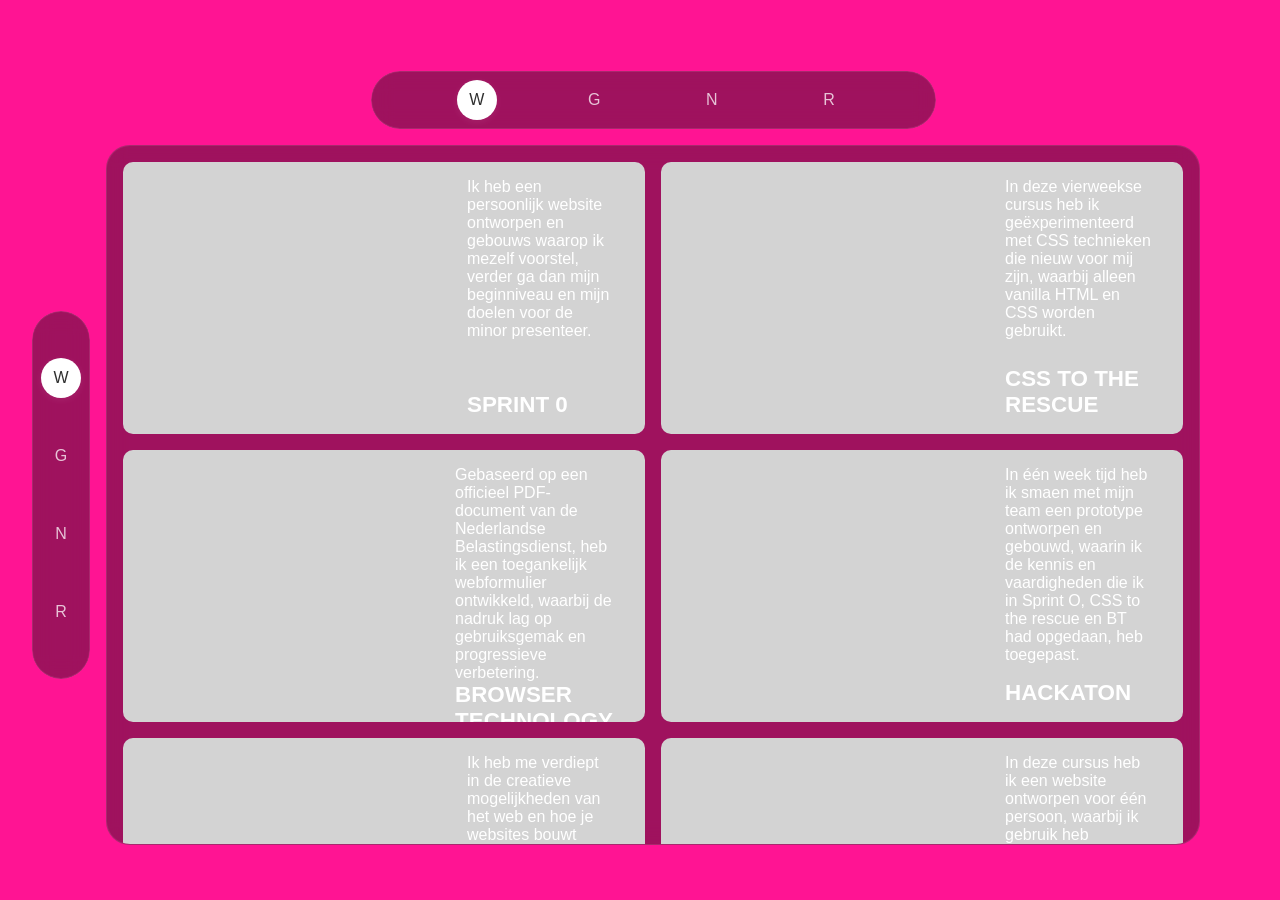
==== commit 18dbe504: "UPDATES" ====
--- a/blog.html
+++ b/blog.html
@@ -6,10 +6,11 @@
     <meta name="viewport" content="width=device-width, initial-scale=1.0">
 
     <link href="./styles/blog.css" rel="stylesheet">
-
     <script defer src="./scripts/script.js"></script>
 
-    <title>Final version</title>
+    <link rel="icon" type="image/svg+xml" href="./assets/images/mila_icon.png">
+
+    <title>Meesterschapsblog</title>
 </head>
 
 <body>
@@ -58,6 +59,236 @@
                 <section class="container-content workxwork">
                     <div class="card card-work">
                         <h2>Sprint 0</h2>
+                        <p>Ik heb een persoonlijk website ontworpen en gebouws waarop ik mezelf voorstel, verder ga dan
+                            mijn beginniveau en mijn doelen voor de minor presenteer.</p>
+
+                        <div class="iframe-container">
+                            <iframe class="iframe-css" id="inlineFrameExample" title="Inline Frame Example"
+                                style="border:none" src="https://misama17.github.io/MilaMassaro_MinorWDD/">
+                            </iframe>
+                        </div>
+                    </div>
+
+                    <div class="card card-work">
+                        <h2>CSS to the rescue</h2>
+                        <p>In deze vierweekse cursus heb ik geëxperimenteerd met CSS technieken die nieuw voor mij zijn,
+                            waarbij alleen vanilla HTML en CSS worden gebruikt.</p>
+                        <div class="iframe-container">
+                            <iframe class="iframe-css" id="inlineFrameExample" title="Inline Frame Example"
+                                style="border:none" src="https://misama17.github.io/WDD-CSS-MilaMassaro/">
+                            </iframe>
+                        </div>
+                    </div>
+
+                    <div class="card card-work">
+                        <h2>Browser Technology</h2>
+                        <p>Gebaseerd op een officieel PDF-document van de Nederlandse Belastingsdienst, heb ik een
+                            toegankelijk webformulier ontwikkeld, waarbij de nadruk lag op
+                            gebruiksgemak en progressieve verbetering.</p>
+
+                        <div class="iframe-container">
+                            <iframe class="iframe-css" id="inlineFrameExample" title="Inline Frame Example"
+                                style="border:none"
+                                src="https://misama17.github.io/WDD-Browser-Technology-MilaMassaro/">
+                            </iframe>
+                        </div>
+                    </div>
+
+                    <div class="card card-work">
+                        <h2>Hackaton</h2>
+                        <p>In één week tijd heb ik smaen met mijn team een prototype ontworpen en gebouwd, waarin ik de
+                            kennis en vaardigheden die ik in Sprint O, CSS to the rescue en BT had opgedaan, heb
+                            toegepast.</p>
+                        <div class="iframe-container">
+                            <iframe class="iframe-css" id="inlineFrameExample" title="Inline Frame Example"
+                                style="border:none" src="https://ayabarni.github.io/hackatoon-SRON/">
+                            </iframe>
+                        </div>
+                    </div>
+
+                    <div class="card card-work">
+                        <h2>API</h2>
+                        <p>Ik heb me verdiept in de creatieve mogelijkheden van het web en hoe je websites bouwt waarbij
+                            je gebruik maakt van API's.</p>
+
+                        <div class="iframe-container">
+                            <iframe class="iframe-css" id="inlineFrameExample" title="Inline Frame Example"
+                                style="border:none" src="https://ask-the-cards.onrender.com/">
+                            </iframe>
+                        </div>
+                    </div>
+
+                    <div class="card card-work">
+                        <h2>Human Centered Design</h2>
+                        <p>In deze cursus heb ik een website ontworpen voor één persoon, waarbij ik gebruik heb gemaakt
+                            van exclusieve ontwerpprincipes.</p>
+
+                        <div class="iframe-container">
+                            <iframe class="iframe-css" id="inlineFrameExample" title="Inline Frame Example"
+                                style="border:none"
+                                src="https://misama17.github.io/WDD-HCD-MilaMassaro/finalprototype.html">
+                            </iframe>
+                        </div>
+                    </div>
+
+                    <div class="card card-work">
+                        <h2>Meesterproef</h2>
+                        <p>In het eindproject heb ik samen met een team een animatietool ontworpen en gebouwd, waarop
+                            geëxperimenteerd kan worden met verschillende typografische animaties.</p>
+
+                        <div class="iframe-container">
+                            <iframe class="iframe-css" id="inlineFrameExample" title="Inline Frame Example"
+                                style="border:none" src="https://mwdd-ctrl-city.github.io/animation-tool/">
+                            </iframe>
+                        </div>
+                    </div>
+                </section>
+
+                <!-- WORK x GOALS -->
+                <section class="container-content workxgoals">
+                    <div class="card card-work">
+                        <h2>Sprint 0</h2>
+                        <p>Ik heb geëxperimenteerd met het animeren van een
+                            illustratie en het gebruiken van API's.
+                            Daarnaast heb ik mijn huidige niveau verkend en ontdekt of dit vakgebied bij mij past.</p>
+                        <p><em>Leerdoel 1 en 3</em></p>
+                        <div class="iframe-container">
+                            <iframe class="iframe-css" id="inlineFrameExample" title="Inline Frame Example"
+                                style="border:none" src="https://misama17.github.io/MilaMassaro_MinorWDD/">
+                            </iframe>
+                        </div>
+                    </div>
+
+                    <div class="card card-goal">
+                        <h2>Leerdoel 1</h2>
+                        <p>Ik ga ontdekken of webdesign en development mijn toekomstige richting kan worden door te
+                            experimenteren met projecten en te kijken of het werk mij aanspreekt.</p>
+                        <p><em>Sprint 0, CSS, BT, Hackaton, API, HCD en Meesterproef.</em></p>
+                    </div>
+
+                    <div class="card card-goal">
+                        <h2>Leerdoel 2</h2>
+                        <p>Ik kan een website ontwikkelen met een goede user experience door de behoeften van
+                            gebruikers te vertalen naar een duidelijke, toegankelijke en visueel aantrekkelijke website.
+                        </p>
+                        <p><em>BT, API, HCD en Meesterproef.</em></p>
+                    </div>
+
+                    <div class="card card-goal">
+                        <h2>Leerdoel 3</h2>
+                        <p>Ik ga leren hoe ik animaties kan maken en toepassen om websites visueel aantrekkelijker en
+                            unieker te maken met dynamische en interactieve elementen.</p>
+                        <p><em>Sprint 0, CSS, Hackaton, API en Meesterproef.</em></p>
+                    </div>
+
+                    <div class="card card-goal">
+                        <h2>Leerdoel 4</h2>
+                        <p>Ik wil leren hoe ik een onderhoudbare frontend ontwikkel: een
+                            website waaraan makkelijk extra informatie toe te voegen is zonder dat de structuur vergaat.
+                        </p>
+                        <p><em>HCD en Meesterproef.</em></p>
+                    </div>
+
+                    <div class="card card-work">
+                        <h2>CSS to the rescue</h2>
+                        <p>Ik heb geëxperimenteerd met het maken van animaties
+                            met CSS en de gebruiker de gelegenheid gegeven zelf ook te experimenteren met animaties.</p>
+                        <p><em>Leerdoel 1 en 3</em></p>
+
+                        <div class="iframe-container">
+                            <iframe class="iframe-css" id="inlineFrameExample" title="Inline Frame Example"
+                                style="border:none" src="https://misama17.github.io/WDD-CSS-MilaMassaro/">
+                            </iframe>
+                        </div>
+                    </div>
+
+                    <div class="card card-goal">
+                        <h2>Leerdoel 5</h2>
+                        <p>Ik wil kijken hoe ik een creatieve website kan maken voor
+                            mobiele telefoons, door deze op een unieke manier in te zetten of door een uniek ontwerp met
+                            specifieke functies te maken die past bij het formaat van het device.</p>
+                        <p><em>Hackaton.</em></p>
+                    </div>
+
+                    <div class="card card-goal">
+                        <h2>Leerdoel 6</h2>
+                        <p>Ik wil kijken een ik een immersive website maak met echt een
+                            "wow" gevoel. Een website die nét even wat verder gaat dan andere websites.</p>
+                        <p><em>API en Meesterproef.</em></p>
+                    </div>
+
+                    <div class="card card-work">
+                        <h2>Browser Technology</h2>
+                        <p>Ik heb een toegankelijke webform gebouwd op basis van een PDF, waarmee ik UX,
+                            toegankelijkheid en mijn interesse in webdevelopment heb verkend.</p>
+                        <p><em>Leerdoel 1 en 2.</em></p>
+
+                        <div class="iframe-container">
+                            <iframe class="iframe-css" id="inlineFrameExample" title="Inline Frame Example"
+                                style="border:none"
+                                src="https://misama17.github.io/WDD-Browser-Technology-MilaMassaro/">
+                            </iframe>
+                        </div>
+                    </div>
+
+                    <div class="card card-work">
+                        <h2>Hackaton</h2>
+                        <p>Ik heb in een week met mijn team een prototype gebouwd waarin ik JavaScript-animaties en
+                            interactieve elementen toepaste en een unieke mobiele ervaring ontwierp.</p>
+                        <p><em>Leerdoel 1, 3 en 5.</em></p>
+
+                        <div class="iframe-container">
+                            <iframe class="iframe-css" id="inlineFrameExample" title="Inline Frame Example"
+                                style="border:none" src="https://ayabarni.github.io/hackatoon-SRON/">
+                            </iframe>
+                        </div>
+                    </div>
+
+                    <div class="card card-work">
+                        <h2>API</h2>
+                        <p>Ik heb met de Web Animations API interactieve animaties gebouwd en gewerkt aan een goede UX
+                            waarbij ik gebruikers meeneem in een immersive “wow” ervaring.</p>
+                        <p><em>Leerdoel 1, 2, 3 en 6.</em></p>
+
+                        <div class="iframe-container">
+                            <iframe class="iframe-css" id="inlineFrameExample" title="Inline Frame Example"
+                                style="border:none" src="https://ask-the-cards.onrender.com/">
+                            </iframe>
+                        </div>
+                    </div>
+
+                    <div class="card card-work">
+                        <h2>Human Centered Design</h2>
+                        <p>Ik heb een website ontworpen met exclusieve designprincipes, met focus op het vertalen van
+                            gebruikersbehoeften naar een duidelijke, toegankelijke interface.</p>
+                        <p><em>Leerdoel 1, 2 en 4.</em></p>
+
+                        <div class="iframe-container">
+                            <iframe class="iframe-css" id="inlineFrameExample" title="Inline Frame Example"
+                                style="border:none"
+                                src="https://misama17.github.io/WDD-HCD-MilaMassaro/finalprototype.html">
+                            </iframe>
+                        </div>
+                    </div>
+
+                    <div class="card card-work">
+                        <h2>Meesterproef</h2>
+                        <p>Ik heb in een team een animatietool gebouwd met een flexibele, onderhoudbare structuur en een
+                            duidelijke UI met micro-interacties en goede user experience.</p>
+                        <p><em>Leerdoel 1, 2, 3, 4 en 6.</em></p>
+
+                        <div class="iframe-container">
+                            <iframe class="iframe-css" id="inlineFrameExample" title="Inline Frame Example"
+                                style="border:none" src="https://mwdd-ctrl-city.github.io/animation-tool/">
+                            </iframe>
+                        </div>
+                    </div>
+                </section>
+
+                <!-- WORK x NERDS -->
+                <section class="container-content workxnerds">
+                    <div class="card card-work">
+                        <h2>Sprint 0</h2>
                         <p>I designed and built a personal website that introduces myself, goes beyond my starting
                             level, and presents my goals for the minor.</p>
 
@@ -66,6 +297,38 @@
                                 style="border:none" src="https://misama17.github.io/MilaMassaro_MinorWDD/">
                             </iframe>
                         </div>
+                    </div>
+
+                    <div class="card card-nerd">
+                        <h2>Kilian Valkhof</h2>
+                        <h3>4 februari 2026</h3>
+                        <p>
+                            hoe komt wat ik geleerd heb terug in mijn werk?
+                        </p>
+                    </div>
+
+                    <div class="card card-nerd">
+                        <h2>Peter-Paul Koch</h2>
+                        <h3>19 februari 2026</h3>
+                        <p>
+                            hoe komt wat ik geleerd heb terug in mijn werk?
+                        </p>
+                    </div>
+
+                    <div class="card card-nerd">
+                        <h2>Nils Binder</h2>
+                        <h3>4 maart 2026</h3>
+                        <p>
+                            hoe komt wat ik geleerd heb terug in mijn werk?
+                        </p>
+                    </div>
+
+                    <div class="card card-nerd">
+                        <h2>NL Design System</h2>
+                        <h3>12 maart 2026</h3>
+                        <p>
+                            hoe komt wat ik geleerd heb terug in mijn werk?
+                        </p>
                     </div>
 
                     <div class="card card-work">
@@ -94,6 +357,21 @@
                         </div>
                     </div>
 
+                    <div class="card card-nerd">
+                        <h2>Johan Huijkman</h2>
+                        <h3>9 april 2026</h3>
+                        <p>
+                            hoe komt wat ik geleerd heb terug in mijn werk?
+                        </p>
+                    </div>
+
+                    <div class="card card-nerd">
+                        <h2>rosa -> aantekeningen vragen</h2>
+                        <p>
+                            hoe komt wat ik geleerd heb terug in mijn werk?
+                        </p>
+                    </div>
+
                     <div class="card card-work">
                         <h2>Hackaton</h2>
                         <p>In one week, I designed and built a prototype with my team, where I applied and showcased the
@@ -143,14 +421,51 @@
                             </iframe>
                         </div>
                     </div>
+
+                    <div class="card card-nerd">
+                        <h2>Web you want 1</h2>
+                        <p>tekst</p>
+                    </div>
+
+                    <div class="card card-nerd">
+                        <h2>Hans de Zwart</h2>
+                        <h3>21 mei 2026</h3>
+                        <p>
+                            hoe komt wat ik geleerd heb terug in mijn werk?
+                        </p>
+                    </div>
+
+                    <div class="card card-nerd">
+                        <h2>Q42</h2>
+                        <h3>28 mei 2026</h3>
+                        <p>
+                            hoe komt wat ik geleerd heb terug in mijn werk?
+                        </p>
+                    </div>
+
+                    <div class="card card-nerd">
+                        <h2>De Voorhoede</h2>
+                        <h3>4 juni 2026</h3>
+                        <p>
+                            hoe komt wat ik geleerd heb terug in mijn werk?
+                        </p>
+                    </div>
+
+                    <div class="card card-nerd">
+                        <h2>Web you want 2</h2>
+                        <p>tekst</p>
+                    </div>
                 </section>
 
-                <!-- WORK x GOALS -->
-                <section class="container-content workxgoals">
+                <!-- WORK x REFLECTION -->
+                <section class="container-content workxreflection">
                     <div class="card card-work">
                         <h2>Sprint 0</h2>
-                        <p>I designed and built a personal website that introduces myself, goes beyond my starting
-                            level, and presents my goals for the minor.</p>
+                        <ul>
+                            <li>Starten en ritme vinden in lange dagen ging moeizaam.</li>
+                            <li>Zelf oplossingen bedenken nog moeilijk.</li>
+                            <li>Geleerd over API's en kennis opgefrist.</li>
+                        </ul>
 
                         <div class="iframe-container">
                             <iframe class="iframe-css" id="inlineFrameExample" title="Inline Frame Example"
@@ -159,6 +474,166 @@
                         </div>
                     </div>
 
+                    <div class="card card-reflection">
+                        <h2>Reflectie: sprint 0 en CSS</h2>
+                        <h3>Sprint 0</h3>
+                        <p>Ik had moeite om op gang te komen en merkte dat de lange dagen me zwaar vallen, vooral omdat
+                            ik buiten studie ook voetbal en werk heb en daardoor weinig rust krijg. In het lokaal raak
+                            ik snel afgeleid en werk ik thuis beter, dus daar moet ik nog aan wennen.
+                            Met coderen heb ik veel hulp gevraagd aan Sanne en dat werkte goed. Ik merk wel dat ik nog
+                            zelf dingen moet gaan bedenken, maar daarvoor doe ik deze minor ook. Soms voelde ik me
+                            achterlopend, maar ik heb veel geleerd, zoals API’s gebruiken en oude kennis opfrissen. Door
+                            mee te typen en aantekeningen te maken leer ik het beste.</p>
+                        <h3>CSS to the rescue</h3>
+                        <p>IK heb bij CSS to the rescue vooral veel geëxperimenteerd
+                            met nieuwe technieken en een interactieve website gemaakt waarin gebruikers zelf konden
+                            spelen met animaties. In plaats van een vast out of the box einddoel ben ik het meer van dag
+                            tot dag gaan bekijken en meegegaan met de flow. Dat gaf me rust en ruimte om dingen stap
+                            voor stap te ontdekken. Daardoor heb ik niet alleen meer geleerd, maar ook beter begrepen
+                            hoe ik ideeën kan uitwerken zonder mezelf meteen vast te zetten op één eindresultaat.</p>
+                    </div>
+
+                    <div class="card card-work">
+                        <h2>CSS to the rescue</h2>
+                        <ul>
+                            <li>Veel geëxperimenteerd met CSS animaties en interactieve effecten.</li>
+                            <li>Gebruikers zelf laten spelen met animaties (interactie ontwerpen).</li>
+                            <li>Leren werken met creativiteit binnen CSS en visuele experimenten.</li>
+                        </ul>
+
+                        <div class="iframe-container">
+                            <iframe class="iframe-css" id="inlineFrameExample" title="Inline Frame Example"
+                                style="border:none" src="https://misama17.github.io/WDD-CSS-MilaMassaro/">
+                            </iframe>
+                        </div>
+                    </div>
+
+                    <div class="card card-reflection">
+                        <h2>Reflectie: BT en Hackaton</h2>
+                        <h3>Browser Technology (BT)</h3>
+                        <p>Bij Browser Technology heb ik gewerkt aan een toegankelijke webform op basis van een
+                            officiële PDF. Ik heb dit vak als minder interessant ervaren, omdat ik zelf het liefst echt
+                            creatieve en visuele dingen maak. De focus lag vooral op toegankelijkheid en technische
+                            randvoorwaarden, waardoor het minder aansloot bij mijn manier van werken. Toch heb ik veel
+                            geleerd over progressieve enhancement en hoe belangrijk het is dat een website op alle
+                            browsers en devices goed blijft werken, ook als je minder creatief bezig bent en meer binnen
+                            technische kaders moet denken.</p>
+                        <h3>Hackaton</h3>
+                        <p>Tijdens de hackaton hebben we bewust gewerkt aan een unieke en niet-standaard website met als
+                            doel echt iets out of the box te maken dat afwijkt van een normale webervaring. Ik vond het
+                            heel leuk om op die manier creatief te denken en ideeën te bedenken die verder gingen dan
+                            standaard oplossingen. Mijn focus lag vooral op JavaScript, waarin ik me in korte tijd sterk
+                            heb ontwikkeld door te werken aan interactieve en dynamische elementen die de website tot
+                            leven brachten. Ondanks de korte tijdsdruk ben ik steeds beter geworden in het technisch
+                            uitwerken van mijn ideeën. Ik ben vooral trots dat ik mijn creatieve concepten niet alleen
+                            heb kunnen bedenken, maar ook daadwerkelijk heb kunnen vertalen naar werkende features
+                            binnen het eindresultaat.</p>
+                    </div>
+
+                    <div class="card card-work">
+                        <h2>Browser Technology</h2>
+                        <ul>
+                            <li>Minder interessant door focus op technische regels.</li>
+                            <li>Creatief werken met design en visuele vrijheid miste ik een beetje.</li>
+                            <li>Geleerd over progressieve enhancement.</li>
+                        </ul>
+
+                        <div class="iframe-container">
+                            <iframe class="iframe-css" id="inlineFrameExample" title="Inline Frame Example"
+                                style="border:none"
+                                src="https://misama17.github.io/WDD-Browser-Technology-MilaMassaro/">
+                            </iframe>
+                        </div>
+                    </div>
+
+                    <div class="card card-work">
+                        <h2>Hackaton</h2>
+                        <ul>
+                            <li>In korte tijd een unieke, out-of-the-box website gebouwd.</li>
+                            <li>Veel geleerd over JavaScript en interactieve, dynamische elementen.</li>
+                            <li>Creatief denken en ideeën direct omzetten naar werkende features vond ik leuk.</li>
+                        </ul>
+
+                        <div class="iframe-container">
+                            <iframe class="iframe-css" id="inlineFrameExample" title="Inline Frame Example"
+                                style="border:none" src="https://ayabarni.github.io/hackatoon-SRON/">
+                            </iframe>
+                        </div>
+                    </div>
+
+                    <div class="card card-work">
+                        <h2>API</h2>
+                        <ul>
+                            <li>Geëxperimenteerd met animaties, micro-interacties en creatieve webervaring.</li>
+                            <li>Responsiveness kon beter.</li>
+                            <li>Leuk om me te verdiepen in User Experience.</li>
+                        </ul>
+
+                        <div class="iframe-container">
+                            <iframe class="iframe-css" id="inlineFrameExample" title="Inline Frame Example"
+                                style="border:none" src="https://ask-the-cards.onrender.com/">
+                            </iframe>
+                        </div>
+                    </div>
+
+                    <div class="card reflection-last">
+                        <h2>Reflectie: API, HCD en Meesterproef</h2>
+                        <h3>API</h3>
+                        <p>Bij API heb ik gewerkt aan een creatieve webervaring met animaties en micro-interacties, wat
+                            ik een leuke andere manier vond om met motion design bezig te zijn. Ik ben erg blij met de
+                            visuele stijl, vormgeving en de algehele gebruikerservaring die ik heb neergezet. Wel zie ik
+                            dat de responsiveness op sommige schermformaten beter had gekund en daar had ik meer
+                            aandacht aan kunnen besteden. Toch vond ik het interessant om op deze manier te
+                            experimenteren met dynamische elementen en te leren hoe animaties bijdragen aan hoe een
+                            gebruiker een website ervaart.</p>
+                        <h3>Human Centered Design (HCD)</h3>
+                        <p>Bij HCD vond ik het heel interessant om me te focussen op één persoon en echt iets te
+                            ontwerpen dat goed werkt voor diegene, waardoor ik er veel dieper in kon duiken dan bij
+                            andere projecten. Het heeft mijn kijk op design en development enorm beïnvloed, omdat ik
+                            daardoor anders ben gaan nadenken over wat een gebruiker nodig heeft en hoe verschillend een
+                            ervaring kan zijn per persoon. Ik vind het leuk om diep over zulke dingen na te denken en
+                            dat kon ik in dit vak goed kwijt. Wat me vooral is bijgebleven is dat ik als maker echt
+                            verantwoordelijk ben voor wat een gebruiker meekrijgt; als ik een te korte omschrijving
+                            geef, mist een visueel beperkte gebruiker de hele ervaring van de foto en dus een belangrijk
+                            deel van het ontwerp.</p>
+                        <h3>Meesterproef</h3>
+                        <p>NOG SCHRIJVEN!</p>
+                    </div>
+
+                    <div class="card card-work">
+                        <h2>Human Centered Design</h2>
+                        <ul>
+                            <li>Realisatie over mijn verantwoordelijkheid.</li>
+                            <li>Verdiept in toegankelijkheid en hoe ontwerp de ervaring bepaalt.</li>
+                            <li>Out of the box denken.</li>
+                        </ul>
+
+                        <div class="iframe-container">
+                            <iframe class="iframe-css" id="inlineFrameExample" title="Inline Frame Example"
+                                style="border:none"
+                                src="https://misama17.github.io/WDD-HCD-MilaMassaro/finalprototype.html">
+                            </iframe>
+                        </div>
+                    </div>
+
+                    <div class="card card-work">
+                        <h2>Meesterproef</h2>
+                        <ul>
+                            <li>Geleerd hoe je een flexibele en uitbreidbare frontend structuur opzet.</li>
+                            <li>Ervaren hoe het is om langere periode in teamverband voor een opdrachtgever een website
+                                te maken.</li>
+                        </ul>
+
+                        <div class="iframe-container">
+                            <iframe class="iframe-css" id="inlineFrameExample" title="Inline Frame Example"
+                                style="border:none" src="https://mwdd-ctrl-city.github.io/animation-tool/">
+                            </iframe>
+                        </div>
+                    </div>
+                </section>
+
+                <!-- GOALS x GOALS -->
+                <section class="container-content goalsxgoals">
                     <div class="card card-goal">
                         <h2>Leerdoel 1</h2>
                         <p>Ik ga ontdekken of webdesign en development mijn toekomstige richting kan worden door te
@@ -174,6 +649,136 @@
 
                     <div class="card card-goal">
                         <h2>Leerdoel 3</h2>
+                        <p>Ik ga leren hoe ik animaties kan maken en toepassen om websites visueel aantrekkelijker
+                            en unieker te maken met dynamische en interactieve elementen.</p>
+                    </div>
+
+                    <div class="card card-goal">
+                        <h2>Leerdoel 4</h2>
+                        <p>Ik wil leren hoe ik een onderhoudbare frontend ontwikkel: een
+                            website waaraan makkelijk extra informatie toe te voegen is zonder dat de structuur vergaat.
+                        </p>
+                    </div>
+
+                    <div class="card card-goal">
+                        <h2>Leerdoel 5</h2>
+                        <p>Ik wil kijken hoe ik een creatieve website kan maken voor
+                            mobiele telefoons, door deze op een unieke manier in te zetten of door een uniek ontwerp met
+                            specifieke functies te maken die past bij het formaat van het device.</p>
+                    </div>
+
+                    <div class="card card-goal">
+                        <h2>Leerdoel 6</h2>
+                        <p>Ik wil kijken een ik een immersive website maak met echt een
+                            "wow" gevoel. Een website die nét even wat verder gaat dan andere websites.</p>
+                    </div>
+                </section>
+
+                <!-- GOALS x NERDS -->
+                <section class="container-content goalsxnerds">
+                    <div class="card card-goal">
+                        <h2>Leerdoel 1</h2>
+                        <p>Ik ga ontdekken of webdesign en development mijn toekomstige richting kan worden door te
+                            experimenteren met projecten en te kijken of het werk mij aanspreekt.</p>
+                        <p><em>Weekly nerd: </em></p>
+                    </div>
+
+                    <div class="card card-nerd">
+                        <h2>Kilian Valkhof</h2>
+                        <h3>4 februari 2026</h3>
+                        <p>
+                            De belangrijkste les was om altijd te kiezen voor de minst krachtige tool die het probleem
+                            oplost: eerst HTML, daarna CSS en pas als laatste JavaScript. Dit sluit aan bij mijn
+                            leerdoelen rondom onderhoudbare frontends en een goede user experience, omdat declaratieve
+                            oplossingen vaak toegankelijker en eenvoudiger te onderhouden zijn.
+                        </p>
+                        <p>
+                            Daarnaast ontdekte ik hoe moderne HTML- en CSS-functionaliteiten interactieve en
+                            aantrekkelijke ervaringen mogelijk maken zonder complexe JavaScript, wat kansen biedt voor
+                            animaties, mobiele ervaringen en immersive websites.
+                        </p>
+                    </div>
+
+                    <div class="card card-goal">
+                        <h2>Leerdoel 2</h2>
+                        <p>Ik kan een website ontwikkelen met een goede user experience door de behoeften van
+                            gebruikers te vertalen naar een duidelijke, toegankelijke en visueel aantrekkelijke website.
+                        </p>
+                        <p><em>Peter-Paul Koch, ...</em></p>
+                    </div>
+
+                    <div class="card card-nerd">
+                        <h2>Peter-Paul Koch</h2>
+                        <h3>19 februari 2026</h3>
+                        <p>
+                            Uit het gastcollege haal ik dat browsers HTML, CSS en JavaScript via verschillende engines
+                            verwerken en dat keuzes direct invloed hebben op performance, toegankelijkheid en
+                            onderhoudbaarheid. Dit helpt bij leerdoel 4 doordat ik beter snap hoe render-blocking en
+                            backward compatibility mijn codekeuzes beïnvloeden.
+                        </p>
+                        <p>
+                            Ook ondersteunt dit leerdoel 2 en 3, omdat ik door inzicht in DOM en AOM toegankelijkere en
+                            snellere interfaces kan bouwen en bewuster kan kiezen voor HTML en CSS in plaats van
+                            onnodige JavaScript.
+                        </p>
+                    </div>
+
+                    <div class="card card-nerd">
+                        <h2>Nils Binder</h2>
+                        <h3>4 maart 2026</h3>
+                        <p>
+                            Uit 9elements leer ik dat moderne webdesigns sterk leunen op CSS-systemen zoals grid,
+                            subgrid en ratio-based layouts in plaats van vaste pixels. Dit helpt bij leerdoel 4 en 2,
+                            omdat ik zo beter schaalbare en onderhoudbare interfaces kan bouwen die consistenter en
+                            flexibeler zijn.
+                        </p>
+                        <p>
+                            Daarnaast zie ik hoe technieken zoals steps-animaties, blend-modes en view-transitions
+                            zorgen voor rijke interacties zonder zware JavaScript. Dit ondersteunt leerdoel 3 en 6,
+                            omdat ik hiermee visueel sterke en “immersive” ervaringen kan ontwerpen.
+                        </p>
+                    </div>
+
+                    <div class="card card-nerd">
+                        <h2>NL Design System</h2>
+                        <h3>12 maart 2026</h3>
+                        <p>
+                            Goede formulieren draaien om duidelijke structuur, foutpreventie en toegankelijkheid via
+                            logische volgorde, goede labels, autofill en duidelijke validatie. Dit helpt bij leerdoel 2
+                            en 4 doordat ik leer ontwerpen voor een betere user experience en onderhoudbare, consistente
+                            formulieren.
+                        </p>
+                        <p>
+                            Daarnaast is toegankelijkheid (ARIA, focus states, screenreaders) en kleine UX-details zoals
+                            44px targets en duidelijke foutmeldingen belangrijk. Dit ondersteunt leerdoel 3 en 5, omdat
+                            ik zo gebruiksvriendelijke en mobiele interfaces kan maken.
+                        </p>
+                    </div>
+
+                    <div class="card card-nerd">
+                        <h2>Johan Huijkman</h2>
+                        <h3>9 april 2026</h3>
+                        <p>
+                            Toegankelijkheid volgens WCAG (perceivable, operable, understandable, robust) laat zien dat
+                            een website niet alleen visueel moet werken, maar ook begrijpelijk en bruikbaar voor
+                            verschillende beperkingen. Dit helpt bij leerdoel 2 en 4 omdat ik bewuster leer ontwerpen
+                            voor duidelijke, consistente en toegankelijke interfaces.
+                        </p>
+                        <p>
+                            Door gebruikerservaringen van verschillende beperkingen te bekijken zie ik dat rust,
+                            duidelijke structuur, focusstates en voorspelbaarheid cruciaal zijn. Dit ondersteunt
+                            leerdoel 3 en 5 doordat ik leer om interactieve en visuele keuzes af te wegen tegen
+                            overprikkeling en gebruiksgemak.
+                        </p>
+                    </div>
+
+                    <div class="card card-nerd">
+                        <h2>rosa -> aantekeningen vragen</h2>
+                        <p>Tekst</p>
+                    </div>
+
+                    <div class="card card-goal">
+                        <h2>Leerdoel 3</h2>
                         <p>Ik ga ontdekken of webdesign en development mijn toekomstige richting kan worden door te
                             experimenteren met projecten en te kijken of het werk mij aanspreekt.</p>
                     </div>
@@ -183,18 +788,6 @@
                         <p><strong>Meesterproef:</strong> Ik wil leren hoe ik een onderhoudbare frontend ontwikkel: een
                             website waaraan makkelijk extra informatie toe te voegen is zonder dat de structuur vergaat.
                         </p>
-                    </div>
-
-                    <div class="card card-work">
-                        <h2>CSS to the rescue</h2>
-                        <p>In this four-week course, I experimented with CSS techniques that are new to me using only
-                            vanilla HTML en CSS.</p>
-
-                        <div class="iframe-container">
-                            <iframe class="iframe-css" id="inlineFrameExample" title="Inline Frame Example"
-                                style="border:none" src="https://misama17.github.io/WDD-CSS-MilaMassaro/">
-                            </iframe>
-                        </div>
                     </div>
 
                     <div class="card card-goal">
@@ -204,518 +797,6 @@
                             specifieke functies te maken die past bij het formaat van het device.</p>
                     </div>
 
-                    <div class="card card-goal">
-                        <h2>Leerdoel 6</h2>
-                        <p><strong>Meesterproef:</strong> Ik wil kijken een ik een immersive website maak met echt een
-                            "wow" gevoel. Een website die nét even wat verder gaat dan andere websites.</p>
-                    </div>
-
-                    <div class="card card-work">
-                        <h2>Browser Technology</h2>
-                        <p>Based on an official Dutch Tax Administration PDF, I build an accessible web form using HTML,
-                            CSS, and JavaScript, focusing on usability and progressive enhancement across all devices
-                            and browsers.</p>
-
-                        <div class="iframe-container">
-                            <iframe class="iframe-css" id="inlineFrameExample" title="Inline Frame Example"
-                                style="border:none"
-                                src="https://misama17.github.io/WDD-Browser-Technology-MilaMassaro/">
-                            </iframe>
-                        </div>
-                    </div>
-
-                    <div class="card card-work">
-                        <h2>Hackaton</h2>
-                        <p>In one week, I designed and built a prototype with my team, where I applied and showcased the
-                            knowledge and skills I gained in Sprint 0, CSS, and BT.</p>
-
-                        <div class="iframe-container">
-                            <iframe class="iframe-css" id="inlineFrameExample" title="Inline Frame Example"
-                                style="border:none" src="https://ayabarni.github.io/hackatoon-SRON/">
-                            </iframe>
-                        </div>
-                    </div>
-
-                    <div class="card card-work">
-                        <h2>API</h2>
-                        <p>I explored the creative web and how to build sites that feel like native mobile apps. I
-                            started with a server-side rendered Astro app and gradually improved the experience using
-                            web APIs.</p>
-
-                        <div class="iframe-container">
-                            <iframe class="iframe-css" id="inlineFrameExample" title="Inline Frame Example"
-                                style="border:none" src="https://ask-the-cards.onrender.com/">
-                            </iframe>
-                        </div>
-                    </div>
-
-                    <div class="card card-work">
-                        <h2>Human Centered Design</h2>
-                        <p>In this course, I designed a website for one person, using the exclusive design principles.
-                        </p>
-
-                        <div class="iframe-container">
-                            <iframe class="iframe-css" id="inlineFrameExample" title="Inline Frame Example"
-                                style="border:none"
-                                src="https://misama17.github.io/WDD-HCD-MilaMassaro/finalprototype.html">
-                            </iframe>
-                        </div>
-                    </div>
-
-                    <div class="card card-work">
-                        <h2>Meesterproef</h2>
-                        <p>Textieee</p>
-
-                        <div class="iframe-container">
-                            <iframe class="iframe-css" id="inlineFrameExample" title="Inline Frame Example"
-                                style="border:none"
-                                src="https://misama17.github.io/WDD-HCD-MilaMassaro/finalprototype.html">
-                            </iframe>
-                        </div>
-                    </div>
-                </section>
-
-                <!-- WORK x NERDS -->
-                <section class="container-content workxnerds">
-                    <div class="card card-work">
-                        <h2>Sprint 0</h2>
-                        <p>I designed and built a personal website that introduces myself, goes beyond my starting
-                            level, and presents my goals for the minor.</p>
-
-                        <div class="iframe-container">
-                            <iframe class="iframe-css" id="inlineFrameExample" title="Inline Frame Example"
-                                style="border:none" src="https://misama17.github.io/MilaMassaro_MinorWDD/">
-                            </iframe>
-                        </div>
-                    </div>
-
-                    <div class="card card-nerd">
-                        <h2>Kilian Valkhof</h2>
-                        <h3>4 februari 2026</h3>
-                        <p>
-                            hoe komt wat ik geleerd heb terug in mijn werk?
-                        </p>
-                    </div>
-
-                    <div class="card card-nerd">
-                        <h2>Peter-Paul Koch</h2>
-                        <h3>19 februari 2026</h3>
-                        <p>
-                            hoe komt wat ik geleerd heb terug in mijn werk?
-                        </p>
-                    </div>
-
-                    <div class="card card-nerd">
-                        <h2>Nils Binder</h2>
-                        <h3>4 maart 2026</h3>
-                        <p>
-                            hoe komt wat ik geleerd heb terug in mijn werk?
-                        </p>
-                    </div>
-
-                    <div class="card card-nerd">
-                        <h2>NL Design System</h2>
-                        <h3>12 maart 2026</h3>
-                        <p>
-                            hoe komt wat ik geleerd heb terug in mijn werk?
-                        </p>
-                    </div>
-
-                    <div class="card card-work">
-                        <h2>CSS to the rescue</h2>
-                        <p>In this four-week course, I experimented with CSS techniques that are new to me using only
-                            vanilla HTML en CSS.</p>
-
-                        <div class="iframe-container">
-                            <iframe class="iframe-css" id="inlineFrameExample" title="Inline Frame Example"
-                                style="border:none" src="https://misama17.github.io/WDD-CSS-MilaMassaro/">
-                            </iframe>
-                        </div>
-                    </div>
-
-                    <div class="card card-work">
-                        <h2>Browser Technology</h2>
-                        <p>Based on an official Dutch Tax Administration PDF, I build an accessible web form using HTML,
-                            CSS, and JavaScript, focusing on usability and progressive enhancement across all devices
-                            and browsers.</p>
-
-                        <div class="iframe-container">
-                            <iframe class="iframe-css" id="inlineFrameExample" title="Inline Frame Example"
-                                style="border:none"
-                                src="https://misama17.github.io/WDD-Browser-Technology-MilaMassaro/">
-                            </iframe>
-                        </div>
-                    </div>
-
-                    <div class="card card-nerd">
-                        <h2>Johan Huijkman</h2>
-                        <h3>9 april 2026</h3>
-                        <p>
-                            hoe komt wat ik geleerd heb terug in mijn werk?
-                        </p>
-                    </div>
-
-                    <div class="card card-nerd">
-                        <h2>rosa -> aantekeningen vragen</h2>
-                        <p>
-                            hoe komt wat ik geleerd heb terug in mijn werk?
-                        </p>
-                    </div>
-
-                    <div class="card card-work">
-                        <h2>Hackaton</h2>
-                        <p>In one week, I designed and built a prototype with my team, where I applied and showcased the
-                            knowledge and skills I gained in Sprint 0, CSS, and BT.</p>
-
-                        <div class="iframe-container">
-                            <iframe class="iframe-css" id="inlineFrameExample" title="Inline Frame Example"
-                                style="border:none" src="https://ayabarni.github.io/hackatoon-SRON/">
-                            </iframe>
-                        </div>
-                    </div>
-
-                    <div class="card card-work">
-                        <h2>API</h2>
-                        <p>I explored the creative web and how to build sites that feel like native mobile apps. I
-                            started with a server-side rendered Astro app and gradually improved the experience using
-                            web APIs.</p>
-
-                        <div class="iframe-container">
-                            <iframe class="iframe-css" id="inlineFrameExample" title="Inline Frame Example"
-                                style="border:none" src="https://ask-the-cards.onrender.com/">
-                            </iframe>
-                        </div>
-                    </div>
-
-                    <div class="card card-work">
-                        <h2>Human Centered Design</h2>
-                        <p>In this course, I designed a website for one person, using the exclusive design principles.
-                        </p>
-
-                        <div class="iframe-container">
-                            <iframe class="iframe-css" id="inlineFrameExample" title="Inline Frame Example"
-                                style="border:none"
-                                src="https://misama17.github.io/WDD-HCD-MilaMassaro/finalprototype.html">
-                            </iframe>
-                        </div>
-                    </div>
-
-                    <div class="card card-work">
-                        <h2>Meesterproef</h2>
-                        <p>Textieee</p>
-
-                        <div class="iframe-container">
-                            <iframe class="iframe-css" id="inlineFrameExample" title="Inline Frame Example"
-                                style="border:none"
-                                src="https://misama17.github.io/WDD-HCD-MilaMassaro/finalprototype.html">
-                            </iframe>
-                        </div>
-                    </div>
-
-                    <div class="card card-nerd">
-                        <h2>Web you want 1</h2>
-                        <p>tekst</p>
-                    </div>
-
-                    <div class="card card-nerd">
-                        <h2>Hans de Zwart</h2>
-                        <h3>21 mei 2026</h3>
-                        <p>
-                            hoe komt wat ik geleerd heb terug in mijn werk?
-                        </p>
-                    </div>
-
-                    <div class="card card-nerd">
-                        <h2>Q42</h2>
-                        <h3>28 mei 2026</h3>
-                        <p>
-                            hoe komt wat ik geleerd heb terug in mijn werk?
-                        </p>
-                    </div>
-
-                    <div class="card card-nerd">
-                        <h2>De Voorhoede</h2>
-                        <h3>4 juni 2026</h3>
-                        <p>
-                            hoe komt wat ik geleerd heb terug in mijn werk?
-                        </p>
-                    </div>
-
-                    <div class="card card-nerd">
-                        <h2>Web you want 2</h2>
-                        <p>tekst</p>
-                    </div>
-                </section>
-
-                <!-- WORK x REFLECTION -->
-                <section class="container-content workxreflection">
-                    <div class="card card-work">
-                        <h2>Sprint 0</h2>
-                        <p>I designed and built a personal website that introduces myself, goes beyond my starting
-                            level, and presents my goals for the minor.</p>
-
-                        <div class="iframe-container">
-                            <iframe class="iframe-css" id="inlineFrameExample" title="Inline Frame Example"
-                                style="border:none" src="https://misama17.github.io/MilaMassaro_MinorWDD/">
-                            </iframe>
-                        </div>
-                    </div>
-
-                    <div class="card card-reflection">
-                        <h2>Reflectie sprint 0</h2>
-                        <p>Veel tekstie</p>
-                    </div>
-
-                    <div class="card card-work">
-                        <h2>CSS to the rescue</h2>
-                        <p>In this four-week course, I experimented with CSS techniques that are new to me using only
-                            vanilla HTML en CSS.</p>
-
-                        <div class="iframe-container">
-                            <iframe class="iframe-css" id="inlineFrameExample" title="Inline Frame Example"
-                                style="border:none" src="https://misama17.github.io/WDD-CSS-MilaMassaro/">
-                            </iframe>
-                        </div>
-                    </div>
-
-                    <div class="card card-reflection">
-                        <h2>Reflectie halverwege</h2>
-                        <p>Veel tekstie</p>
-                    </div>
-
-                    <div class="card card-work">
-                        <h2>Browser Technology</h2>
-                        <p>Based on an official Dutch Tax Administration PDF, I build an accessible web form using HTML,
-                            CSS, and JavaScript, focusing on usability and progressive enhancement across all devices
-                            and browsers.</p>
-
-                        <div class="iframe-container">
-                            <iframe class="iframe-css" id="inlineFrameExample" title="Inline Frame Example"
-                                style="border:none"
-                                src="https://misama17.github.io/WDD-Browser-Technology-MilaMassaro/">
-                            </iframe>
-                        </div>
-                    </div>
-
-                    <div class="card card-work">
-                        <h2>Hackaton</h2>
-                        <p>In one week, I designed and built a prototype with my team, where I applied and showcased the
-                            knowledge and skills I gained in Sprint 0, CSS, and BT.</p>
-
-                        <div class="iframe-container">
-                            <iframe class="iframe-css" id="inlineFrameExample" title="Inline Frame Example"
-                                style="border:none" src="https://ayabarni.github.io/hackatoon-SRON/">
-                            </iframe>
-                        </div>
-                    </div>
-
-                    <div class="card card-work">
-                        <h2>API</h2>
-                        <p>I explored the creative web and how to build sites that feel like native mobile apps. I
-                            started with a server-side rendered Astro app and gradually improved the experience using
-                            web APIs.</p>
-
-                        <div class="iframe-container">
-                            <iframe class="iframe-css" id="inlineFrameExample" title="Inline Frame Example"
-                                style="border:none" src="https://ask-the-cards.onrender.com/">
-                            </iframe>
-                        </div>
-                    </div>
-
-                    <div class="card reflection-last">
-                        <h2>Reflectie einde</h2>
-                        <p>Veel tekstie</p>
-                    </div>
-
-                    <div class="card card-work">
-                        <h2>Human Centered Design</h2>
-                        <p>In this course, I designed a website for one person, using the exclusive design principles.
-                        </p>
-
-                        <div class="iframe-container">
-                            <iframe class="iframe-css" id="inlineFrameExample" title="Inline Frame Example"
-                                style="border:none"
-                                src="https://misama17.github.io/WDD-HCD-MilaMassaro/finalprototype.html">
-                            </iframe>
-                        </div>
-                    </div>
-
-                    <div class="card card-work">
-                        <h2>Meesterproef</h2>
-                        <p>Textieee</p>
-
-                        <div class="iframe-container">
-                            <iframe class="iframe-css" id="inlineFrameExample" title="Inline Frame Example"
-                                style="border:none"
-                                src="https://misama17.github.io/WDD-HCD-MilaMassaro/finalprototype.html">
-                            </iframe>
-                        </div>
-                    </div>
-                </section>
-
-                <!-- GOALS x GOALS -->
-                <section class="container-content goalsxgoals">
-                    <div class="card card-goal">
-                        <h2>Leerdoel 1</h2>
-                        <p>Ik ga ontdekken of webdesign en development mijn toekomstige richting kan worden door te
-                            experimenteren met projecten en te kijken of het werk mij aanspreekt.</p>
-                    </div>
-
-                    <div class="card card-goal">
-                        <h2>Leerdoel 2</h2>
-                        <p>Ik kan een website ontwikkelen met een goede user experience door de behoeften van
-                            gebruikers te vertalen naar een duidelijke, toegankelijke en visueel aantrekkelijke website.
-                        </p>
-                    </div>
-
-                    <div class="card card-goal">
-                        <h2>Leerdoel 3</h2>
-                        <p>Ik ga leren hoe ik animaties kan maken en toepassen om websites visueel aantrekkelijker
-                            en unieker te maken met dynamische en interactieve elementen.</p>
-                    </div>
-
-                    <div class="card card-goal">
-                        <h2>Leerdoel 4</h2>
-                        <p><strong>Meesterproef:</strong> Ik wil leren hoe ik een onderhoudbare frontend ontwikkel: een
-                            website waaraan makkelijk extra informatie toe te voegen is zonder dat de structuur vergaat.
-                        </p>
-                    </div>
-
-                    <div class="card card-goal">
-                        <h2>Leerdoel 5</h2>
-                        <p><strong>Meesterproef:</strong> Ik wil kijken hoe ik een creatieve website kan maken voor
-                            mobiele telefoons, door deze op een unieke manier in te zetten of door een uniek ontwerp met
-                            specifieke functies te maken die past bij het formaat van het device.</p>
-                    </div>
-
-                    <div class="card card-goal">
-                        <h2>Leerdoel 6</h2>
-                        <p><strong>Meesterproef:</strong> Ik wil kijken een ik een immersive website maak met echt een
-                            "wow" gevoel. Een website die nét even wat verder gaat dan andere websites.</p>
-                    </div>
-                </section>
-
-                <!-- GOALS x NERDS -->
-                <section class="container-content goalsxnerds">
-                    <div class="card card-goal">
-                        <h2>Leerdoel 1</h2>
-                        <p>Ik ga ontdekken of webdesign en development mijn toekomstige richting kan worden door te
-                            experimenteren met projecten en te kijken of het werk mij aanspreekt.</p>
-                    </div>
-
-                    <div class="card card-nerd">
-                        <h2>Kilian Valkhof</h2>
-                        <h3>4 februari 2026</h3>
-                        <p>
-                            De belangrijkste les was om altijd te kiezen voor de minst krachtige tool die het probleem
-                            oplost: eerst HTML, daarna CSS en pas als laatste JavaScript. Dit sluit aan bij mijn
-                            leerdoelen rondom onderhoudbare frontends en een goede user experience, omdat declaratieve
-                            oplossingen vaak toegankelijker en eenvoudiger te onderhouden zijn.
-                        </p>
-                        <p>
-                            Daarnaast ontdekte ik hoe moderne HTML- en CSS-functionaliteiten interactieve en
-                            aantrekkelijke ervaringen mogelijk maken zonder complexe JavaScript, wat kansen biedt voor
-                            animaties, mobiele ervaringen en immersive websites.
-                        </p>
-                    </div>
-
-                    <div class="card card-goal">
-                        <h2>Leerdoel 2</h2>
-                        <p>Ik kan een website ontwikkelen met een goede user experience door de behoeften van
-                            gebruikers te vertalen naar een duidelijke, toegankelijke en visueel aantrekkelijke website.
-                        </p>
-                    </div>
-
-                    <div class="card card-nerd">
-                        <h2>Peter-Paul Koch</h2>
-                        <h3>19 februari 2026</h3>
-                        <p>
-                            Uit het gastcollege haal ik dat browsers HTML, CSS en JavaScript via verschillende engines
-                            verwerken en dat keuzes direct invloed hebben op performance, toegankelijkheid en
-                            onderhoudbaarheid. Dit helpt bij leerdoel 4 doordat ik beter snap hoe render-blocking en
-                            backward compatibility mijn codekeuzes beïnvloeden.
-                        </p>
-                        <p>
-                            Ook ondersteunt dit leerdoel 2 en 3, omdat ik door inzicht in DOM en AOM toegankelijkere en
-                            snellere interfaces kan bouwen en bewuster kan kiezen voor HTML en CSS in plaats van
-                            onnodige JavaScript.
-                        </p>
-                    </div>
-
-                    <div class="card card-nerd">
-                        <h2>Nils Binder</h2>
-                        <h3>4 maart 2026</h3>
-                        <p>
-                            Uit 9elements leer ik dat moderne webdesigns sterk leunen op CSS-systemen zoals grid,
-                            subgrid en ratio-based layouts in plaats van vaste pixels. Dit helpt bij leerdoel 4 en 2,
-                            omdat ik zo beter schaalbare en onderhoudbare interfaces kan bouwen die consistenter en
-                            flexibeler zijn.
-                        </p>
-                        <p>
-                            Daarnaast zie ik hoe technieken zoals steps-animaties, blend-modes en view-transitions
-                            zorgen voor rijke interacties zonder zware JavaScript. Dit ondersteunt leerdoel 3 en 6,
-                            omdat ik hiermee visueel sterke en “immersive” ervaringen kan ontwerpen.
-                        </p>
-                    </div>
-
-                    <div class="card card-nerd">
-                        <h2>NL Design System</h2>
-                        <h3>12 maart 2026</h3>
-                        <p>
-                            Goede formulieren draaien om duidelijke structuur, foutpreventie en toegankelijkheid via
-                            logische volgorde, goede labels, autofill en duidelijke validatie. Dit helpt bij leerdoel 2
-                            en 4 doordat ik leer ontwerpen voor een betere user experience en onderhoudbare, consistente
-                            formulieren.
-                        </p>
-                        <p>
-                            Daarnaast is toegankelijkheid (ARIA, focus states, screenreaders) en kleine UX-details zoals
-                            44px targets en duidelijke foutmeldingen belangrijk. Dit ondersteunt leerdoel 3 en 5, omdat
-                            ik zo gebruiksvriendelijke en mobiele interfaces kan maken.
-                        </p>
-                    </div>
-
-                    <div class="card card-nerd">
-                        <h2>Johan Huijkman</h2>
-                        <h3>9 april 2026</h3>
-                        <p>
-                            Toegankelijkheid volgens WCAG (perceivable, operable, understandable, robust) laat zien dat
-                            een website niet alleen visueel moet werken, maar ook begrijpelijk en bruikbaar voor
-                            verschillende beperkingen. Dit helpt bij leerdoel 2 en 4 omdat ik bewuster leer ontwerpen
-                            voor duidelijke, consistente en toegankelijke interfaces.
-                        </p>
-                        <p>
-                            Door gebruikerservaringen van verschillende beperkingen te bekijken zie ik dat rust,
-                            duidelijke structuur, focusstates en voorspelbaarheid cruciaal zijn. Dit ondersteunt
-                            leerdoel 3 en 5 doordat ik leer om interactieve en visuele keuzes af te wegen tegen
-                            overprikkeling en gebruiksgemak.
-                        </p>
-                    </div>
-
-                    <div class="card card-nerd">
-                        <h2>rosa -> aantekeningen vragen</h2>
-                        <p>Tekst</p>
-                    </div>
-
-                    <div class="card card-goal">
-                        <h2>Leerdoel 3</h2>
-                        <p>Ik ga ontdekken of webdesign en development mijn toekomstige richting kan worden door te
-                            experimenteren met projecten en te kijken of het werk mij aanspreekt.</p>
-                    </div>
-
-                    <div class="card card-goal">
-                        <h2>Leerdoel 4</h2>
-                        <p><strong>Meesterproef:</strong> Ik wil leren hoe ik een onderhoudbare frontend ontwikkel: een
-                            website waaraan makkelijk extra informatie toe te voegen is zonder dat de structuur vergaat.
-                        </p>
-                    </div>
-
-                    <div class="card card-goal">
-                        <h2>Leerdoel 5</h2>
-                        <p><strong>Meesterproef:</strong> Ik wil kijken hoe ik een creatieve website kan maken voor
-                            mobiele telefoons, door deze op een unieke manier in te zetten of door een uniek ontwerp met
-                            specifieke functies te maken die past bij het formaat van het device.</p>
-                    </div>
-
                     <div class="card card-nerd">
                         <h2>Web you want 1</h2>
                         <p>tekst</p>
@@ -797,8 +878,25 @@
                     </div>
 
                     <div class="card reflection-last">
-                        <h2>Reflectie einde</h2>
-                        <p>Veel tekstie</p>
+                        <h2>Reflectie op mijn leerdoelen</h2>
+                        <p>Wat betreft mijn leerdoelen ben ik over één leerdoel nog niet helemaal zeker, en dat is of
+                            dit vakgebied bij mij past. Ik vind coderen leuk en zie het als een meerwaarde dat ik dit
+                            kan, maar ik ben nog steeds sterk visueel ingesteld. Ik mis soms het maken van echt visuele
+                            dingen zoals tekenen en werken met creatieve programma’s.
+                        </p>
+                        <p>Tegelijkertijd vind ik het interessant dat je met code dingen kunt laten bewegen en in
+                            interactie kunt denken. Animatie spreekt mij al lang aan en via code kan ik daar op een
+                            nieuwe manier mee werken. Daarom heb ik dit ook als leerdoel gekozen: animaties maken en
+                            toepassen om websites visueel aantrekkelijker en dynamischer te maken.
+                            Ik heb me verdiept in CSS animaties en de Web Animations API, en tijdens de hackaton heb ik
+                            met JavaScript gewerkt aan interactieve bewegingen.</p>
+                        <p>Mijn derde leerdoel gaat over user experience. Dit heb ik vooral toegepast in mijn
+                            API-project, waar ik een tarot website maakte. Ik vond het belangrijk dat de gebruiker echt
+                            werd meegenomen in de ervaring, met een altaar als startscherm en het slepen van kaarten
+                            naar een dropzone. Hierdoor kreeg de gebruiker meer controle en werd de ervaring visueel
+                            sterker.
+                        </p>
+                        <p>REFLECTIE OVER LAATSTE 3 LEERDOELEN TOEVOEGEN!</p>
                     </div>
 
                     <div class="card card-goal">
@@ -809,21 +907,21 @@
 
                     <div class="card card-goal">
                         <h2>Leerdoel 4</h2>
-                        <p><strong>Meesterproef:</strong> Ik wil leren hoe ik een onderhoudbare frontend ontwikkel: een
+                        <p>Ik wil leren hoe ik een onderhoudbare frontend ontwikkel: een
                             website waaraan makkelijk extra informatie toe te voegen is zonder dat de structuur vergaat.
                         </p>
                     </div>
 
                     <div class="card card-goal">
                         <h2>Leerdoel 5</h2>
-                        <p><strong>Meesterproef:</strong> Ik wil kijken hoe ik een creatieve website kan maken voor
+                        <p>Ik wil kijken hoe ik een creatieve website kan maken voor
                             mobiele telefoons, door deze op een unieke manier in te zetten of door een uniek ontwerp met
                             specifieke functies te maken die past bij het formaat van het device.</p>
                     </div>
 
                     <div class="card card-goal">
                         <h2>Leerdoel 6</h2>
-                        <p><strong>Meesterproef:</strong> Ik wil kijken een ik een immersive website maak met echt een
+                        <p>Ik wil kijken een ik een immersive website maak met echt een
                             "wow" gevoel. Een website die nét even wat verder gaat dan andere websites.</p>
                     </div>
                 </section>
@@ -1015,64 +1113,102 @@
                 <section class="container-content reflectionxreflection">
                     <div class="card card-reflection">
                         <h2>Reflectie: gesprek 1</h2>
-                        <p>Ik had veel moeite met op gang komen en daarbij ook veel moeite met de uren die we maken. Ik heb buiten
-                            studie ook een aardig druk leven... dus ik merk aan mezelf dat dagen van half 10 tot 5 elke dag me zwaar
-                            valt. Na studie heb ik namelijk altijd of voetbal of werk, waardoor ik eigenlijk nooit rust krijg. Ook
-                            vind ik het lastig om me te concentreren in het lokaal. Ik raak snel afgeleid en werk over het algemeen
+                        <p>Ik had veel moeite met op gang komen en daarbij ook veel moeite met de uren die we maken. Ik
+                            heb buiten
+                            studie ook een aardig druk leven... dus ik merk aan mezelf dat dagen van half 10 tot 5 elke
+                            dag me zwaar
+                            valt. Na studie heb ik namelijk altijd of voetbal of werk, waardoor ik eigenlijk nooit rust
+                            krijg. Ook
+                            vind ik het lastig om me te concentreren in het lokaal. Ik raak snel afgeleid en werk over
+                            het algemeen
                             prettiger thuis. Dus dit is iets waar ik eventjes aan moet wennen.
 
-                            Wat betreft coderen heb ik veel aan Sanne gevraagd. Gelukkig was hij altijd aardig en wilde hij me graag
-                            helpen. En alle uitleg vond ik te volgen. Moet alleen wel het stapje zetten naar zelf bedenken... Soms 
-                            had ik wel het gevoel alsof ik achterliep t.o.v. de rest, maar ik moet mezelf ook niet vergelijken. Ik
+                            Wat betreft coderen heb ik veel aan Sanne gevraagd. Gelukkig was hij altijd aardig en wilde
+                            hij me graag
+                            helpen. En alle uitleg vond ik te volgen. Moet alleen wel het stapje zetten naar zelf
+                            bedenken... Soms
+                            had ik wel het gevoel alsof ik achterliep t.o.v. de rest, maar ik moet mezelf ook niet
+                            vergelijken. Ik
                             voelde de druk en stress wel deze week.
 
-                            Qua coderen heb ik echt ontzettend veel geleerd deze week. Veel nieuwe dingen als API gebruiken,
-                            maar ook weer opfrissen van oude kennis en me daar dan weer verder in verdiepen. Ik vind de uitleg van
+                            Qua coderen heb ik echt ontzettend veel geleerd deze week. Veel nieuwe dingen als API
+                            gebruiken,
+                            maar ook weer opfrissen van oude kennis en me daar dan weer verder in verdiepen. Ik vind de
+                            uitleg van
                             docenten goed te volgen en ik merk dat me dit echt verder helpt.
 
-                            Komende week hoop ik me iets minder onzeker te voelen over mijn kennis en vooral uren te maken om de
+                            Komende week hoop ik me iets minder onzeker te voelen over mijn kennis en vooral uren te
+                            maken om de
                             talen te leren. Maar dat komt denk ik wel goed bij deze minor.</p>
                     </div>
 
                     <div class="card card-reflection">
                         <h2>Reflectie: gesprek 2</h2>
-                        <p>Zoals eerder aangegeven had ik best wat startproblemen binnen deze minor. Ik vond het moeilijk om weer in
-                            het coderen te komen en vroeg snel veel van mezelf. Vanuit mijn andere minor, Immersive Environments,
-                            ben ik gewend om in de conceptfase groot en “outside the box” te denken. Daardoor bedacht ik eerst
-                            complexe ideeën en pas daarna hoe ik ze technisch moest uitwerken. Dat zorgde voor veel stress, omdat ik
+                        <p>Zoals eerder aangegeven had ik best wat startproblemen binnen deze minor. Ik vond het
+                            moeilijk om weer in
+                            het coderen te komen en vroeg snel veel van mezelf. Vanuit mijn andere minor, Immersive
+                            Environments,
+                            ben ik gewend om in de conceptfase groot en “outside the box” te denken. Daardoor bedacht ik
+                            eerst
+                            complexe ideeën en pas daarna hoe ik ze technisch moest uitwerken. Dat zorgde voor veel
+                            stress, omdat ik
                             het wel in mijn hoofd had, maar niet wist hoe ik het moest bouwen.
 
-                            In week 2 van CSS en BT besloot ik dingen meer van dag tot dag te bekijken en me minder te focussen op
-                            het eindresultaat. Die mindset switch hielp enorm. Ik kreeg minder stress, zag coderen meer als een
-                            proces en begon het ook echt leuk te vinden. Uiteindelijk kon ik projecten opleveren waar ik trots op ben.
+                            In week 2 van CSS en BT besloot ik dingen meer van dag tot dag te bekijken en me minder te
+                            focussen op
+                            het eindresultaat. Die mindset switch hielp enorm. Ik kreeg minder stress, zag coderen meer
+                            als een
+                            proces en begon het ook echt leuk te vinden. Uiteindelijk kon ik projecten opleveren waar ik
+                            trots op ben.
 
                             Ik ben vooral trots op mijn werk voor CSS to the Rescue en de Hackaton. Bij CSS heb ik veel
-                            geëxperimenteerd, waardoor ik nieuwe technieken ontdekte en uiteindelijk een interactieve website maakte
-                            waarin gebruikers zelf konden experimenteren. Tijdens de Hackaton had ik opnieuw veel ideeën, maar dit
-                            keer lukte het ook om ze echt uit te werken. Ik werkte vooral aan de spotlight-pagina, de vliegende
+                            geëxperimenteerd, waardoor ik nieuwe technieken ontdekte en uiteindelijk een interactieve
+                            website maakte
+                            waarin gebruikers zelf konden experimenteren. Tijdens de Hackaton had ik opnieuw veel
+                            ideeën, maar dit
+                            keer lukte het ook om ze echt uit te werken. Ik werkte vooral aan de spotlight-pagina, de
+                            vliegende
                             planeten en interactieve animaties met JavaScript.</p>
                     </div>
 
                     <div class="card reflection-last">
                         <h2>Reflectie op mijn leerdoelen</h2>
-                        <p>Wat betreft mijn leerdoelen ben ik over één leerdoel nog niet helemaal uit en dat is of dit het
-                        vakgebied is voor mij. Ja, ik vind inmiddels coderen leuk en ik zie het echt als een grote meerwaarde
-                        dat ik dit kan, maar ik ben nog steeds een enorm visueel ingesteld persoon en ik mis dingen "maken" wel.
-                        Ik mis visueel bezig zijn en werken met creatieve programma's. Ik mis tekenen en illustreren. Maar
-                        tegelijkertijd vind ik het aan coderen heel leuk dat je bewegende dingen kunt maken en meer in
-                        bewegingen kunt denken. Iets waar mijn interesse al van jongs af aan ligt is animatie en met coderen kan
-                        je hiermee (op een manier) mee aan de slag, wat ik ontzettend interessant vind. Daarom is dit ook één
-                        van mijn leerdoelen voor de minor: <em>Ik ga leren hoe ik animaties kan maken en toepassen om websites visueel aantrekkelijker en unieker te maken met dynamische en interactieve elementen</em>. Ik heb me
-                        voor dit leerdoel verdiept in CSS en hoe je daarmee kunt animeren, maar voor API heb ik ook gekozen voor een
-                        web animations API en voor de Hackaton heb ik me ook verdiept in bewegende onderdelen/animaties maar dan
-                        met Javascript. Mijn derde leerdoel is een website maken met een goede user experience. Hier ben ik denk
-                        ik iets minder specifiek/gericht mee bezig geweest dan de andere twee leerdoelen. Maar een voorbeeld
-                        hiervoor is mijn website voor API. Voor API heb ik een tarot reading website gemaakt en ik vond het bij
-                        deze website heel belangrijk dat 1. mensen er echt iets aan konden hebben en 2. dat de website je echt
-                        meenam in het trekken van tarot kaarten. Daarom heb ik als homescherm een altaar gemaakt en voor het
-                        trekken van de kaarten dat mensen zelf een kaart konden kiezen en slepen naar een dropzone. Op deze
-                        manier hadden ze zelf echt invloed en zorgde dit naar mijn mening voor een betere user experience die er
-                        ook visueel interessant uitziet.</p>
+                        <p>Wat betreft mijn leerdoelen ben ik over één leerdoel nog niet helemaal uit en dat is of dit
+                            het
+                            vakgebied is voor mij. Ja, ik vind inmiddels coderen leuk en ik zie het echt als een grote
+                            meerwaarde
+                            dat ik dit kan, maar ik ben nog steeds een enorm visueel ingesteld persoon en ik mis dingen
+                            "maken" wel.
+                            Ik mis visueel bezig zijn en werken met creatieve programma's. Ik mis tekenen en
+                            illustreren. Maar
+                            tegelijkertijd vind ik het aan coderen heel leuk dat je bewegende dingen kunt maken en meer
+                            in
+                            bewegingen kunt denken. Iets waar mijn interesse al van jongs af aan ligt is animatie en met
+                            coderen kan
+                            je hiermee (op een manier) mee aan de slag, wat ik ontzettend interessant vind. Daarom is
+                            dit ook één
+                            van mijn leerdoelen voor de minor: <em>Ik ga leren hoe ik animaties kan maken en toepassen
+                                om websites visueel aantrekkelijker en unieker te maken met dynamische en interactieve
+                                elementen</em>. Ik heb me
+                            voor dit leerdoel verdiept in CSS en hoe je daarmee kunt animeren, maar voor API heb ik ook
+                            gekozen voor een
+                            web animations API en voor de Hackaton heb ik me ook verdiept in bewegende
+                            onderdelen/animaties maar dan
+                            met Javascript. Mijn derde leerdoel is een website maken met een goede user experience. Hier
+                            ben ik denk
+                            ik iets minder specifiek/gericht mee bezig geweest dan de andere twee leerdoelen. Maar een
+                            voorbeeld
+                            hiervoor is mijn website voor API. Voor API heb ik een tarot reading website gemaakt en ik
+                            vond het bij
+                            deze website heel belangrijk dat 1. mensen er echt iets aan konden hebben en 2. dat de
+                            website je echt
+                            meenam in het trekken van tarot kaarten. Daarom heb ik als homescherm een altaar gemaakt en
+                            voor het
+                            trekken van de kaarten dat mensen zelf een kaart konden kiezen en slepen naar een dropzone.
+                            Op deze
+                            manier hadden ze zelf echt invloed en zorgde dit naar mijn mening voor een betere user
+                            experience die er
+                            ook visueel interessant uitziet.</p>
                         <h2>Reflectie op de minor</h2>
                         <p>tekstieee xoxoxo</p>
                     </div>
--- a/styles/blog.css
+++ b/styles/blog.css
@@ -493,6 +493,7 @@
 
     grid-template-areas:
         "iframe   text"
+        "iframe   text"
         "iframe   title";
     grid-template-columns: auto 1fr;
     grid-template-rows: auto 1fr;
@@ -509,6 +510,10 @@
     & p {
         align-self: start;
         margin: 0;
+
+        &:nth-of-type(2) {
+            margin-top: .75em;
+        }
     }
 
     & .iframe-container {
@@ -526,6 +531,12 @@
             transform-origin: top left;
         }
     }
+
+    & ul {
+        margin: 0;
+        padding-left: .8em;
+        list-style: disc;
+    }
 }
 
 .card-goal {
@@ -542,6 +553,16 @@
     }
 }
 
+.card-reflection {
+    & h3 {
+        margin: .5em 0 0 0;
+    }
+
+    & p {
+        margin-top: .5em;
+    }
+}
+
 
 
 @media (width > 850px) {
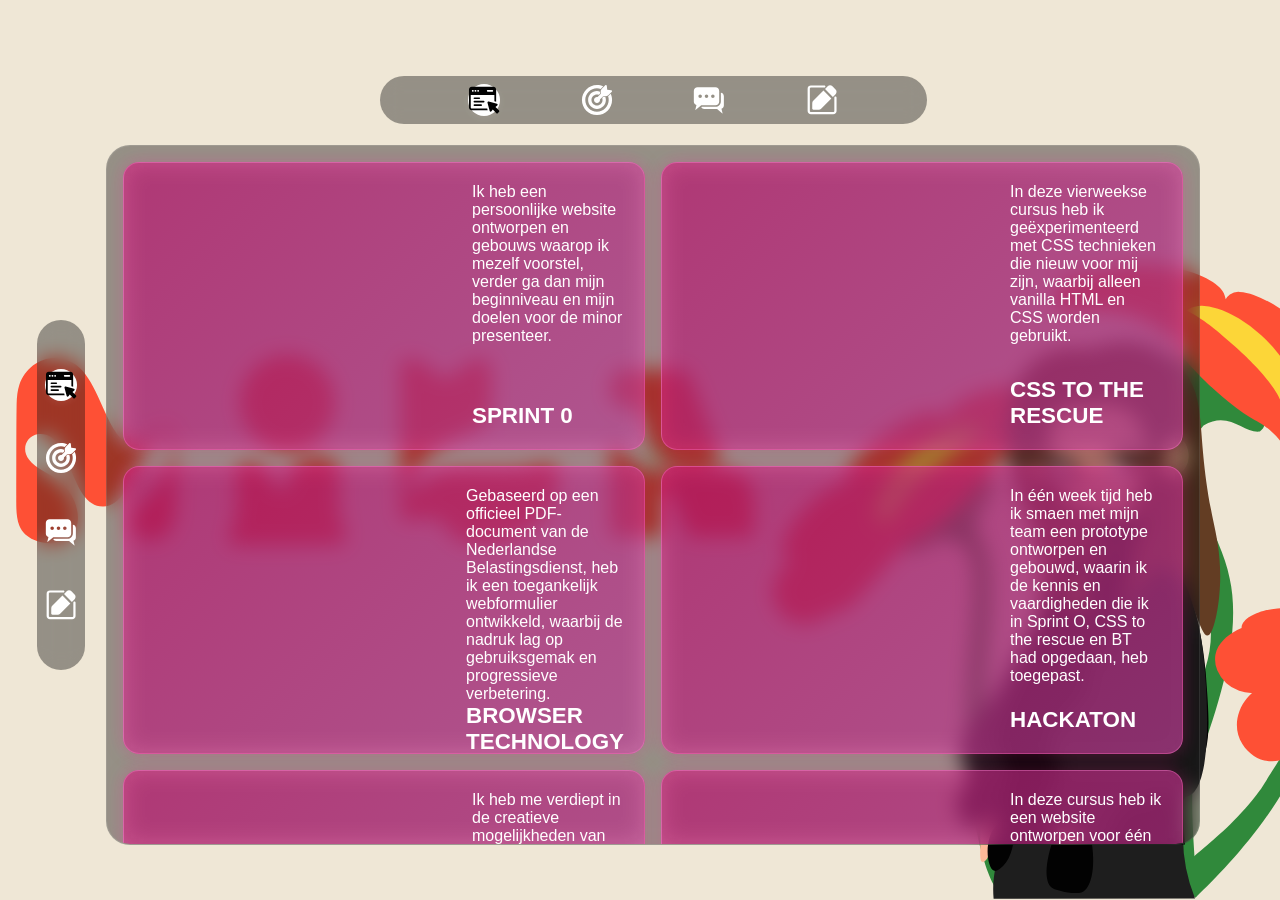
==== commit 896d2cdc: "background, responsiveness, icons" ====
--- a/blog.html
+++ b/blog.html
@@ -5,7 +5,9 @@
     <meta charset="UTF-8">
     <meta name="viewport" content="width=device-width, initial-scale=1.0">
 
+    <link href="./styles/style.css" rel="stylesheet">
     <link href="./styles/blog.css" rel="stylesheet">
+    <link href="./styles/svg.css" rel="stylesheet">
     <script defer src="./scripts/script.js"></script>
 
     <link rel="icon" type="image/svg+xml" href="./assets/images/mila_icon.png">
@@ -14,6 +16,104 @@
 </head>
 
 <body>
+    <div class="layout-container">
+        <svg class="letter m" xmlns="http://www.w3.org/2000/svg" viewBox="0 0 820 820">
+            <path
+                d="M713 340.4c-41-81-108 94-126.2 126.6-20.5 41.5-39 83.7-64.4 121-22.6 32.1-46.7 52.3-83.2 53.3-140.6.9-125-311-266-296.7-51 8.3-70 64.3-38.1 104.2 28.4 36.7 76.7 54 114.9 82.4a213 213 0 0 1 58.7 63.7c29.1 49.3 43.6 123.4-1.8 166.7-39.2 35.7-104.4 39.1-152 16.7-26-11.5-49-30.9-59-57.7C80.1 682 83.5 631 83 587.2c.9-112.6-.3-255 1.6-368 1-26.5 3.3-52 11.2-76.3 30-89.8 126.8-138 214-92.9 46 22.6 74.7 71.4 97.4 118 28.2 55.6 52.4 125 87.6 174.4 38.8 52.7 74.5 44.6 123 9.2 22.4-14.8 56.2-45.5 82-43.2 43 6.6 36.5 105.4 37.6 143.2v121.9c-1.5 67.2 4.8 133.3-33 177a95 95 0 0 1-86.8 29.6c-33.8-6.3-61.7-36.4-61-71.1.5-33.9 23.3-62.6 46-86 29.6-29.8 64.2-57.6 86.3-94.3C721 475.2 738 398.3 713 340.4" />
+        </svg>
+        <svg class="letter i" xmlns="http://www.w3.org/2000/svg" viewBox="0 0 820 820">
+            <path
+                d="M622 672c2.3 40.4 61.4 123.7-11.8 128.8-126.2 1.1-280.1.4-408.9.2-71.6 0-12.7-75.1-7.2-111.5 7.2-41.4 3.6-85.3 4.8-128 .8-29.2-2.4-60.8 12.4-83.2 20.1-27 60.2-15.3 82.4 3.5 19 14.8 34.6 34 49.4 53.8 16.6 22.2 50.1 67.8 64.7 17.8 9.1-32.7 18.4-70.6 49.4-90.1 39.5-26.2 112-35.7 148.4-.7 17 24.5 12.1 55.3 13.4 85 .8 40-1.5 85.9 3 124.2zm-18.3-456.6c.4 134-131.5 227.6-258 185.5A195.6 195.6 0 0 1 213 200.4 195 195 0 0 1 379.6 21.7a195.5 195.5 0 0 1 224 193.5z" />
+        </svg>
+        <svg class="letter l" xmlns="http://www.w3.org/2000/svg" viewBox="0 0 820 820">
+            <path
+                d="M296.6 498c67.8-5.2 142-2.4 210.7-4 35.4-.6 72.1.2 101-8 20.5-5.5 41-14 62-17.5 20.7-4 43.3 1.1 53.4 20.6 12.5 22.4 9.8 54.5 3.7 79.7C694.9 712.1 555.6 799.6 413 795.3c-92 4-97-15.4-151.8-78.8-24.2-24-60.3-31.3-93-24.4-30.1 3.8-82.7 24.7-84-20.3-1.3-122.6-.8-430.4-1-599.8.4-11.1 2.9-22.8 12.4-29 24.8-14.4 59.5-3.4 83 11 22.5 13 42.4 36.4 62.8 50 29.8 22.2 57.7 1.2 80.4-20.5 18.5-17.2 39.9-34 64-41.9 26.6-9.6 60.4-7.7 67 23.4 7.8 32.4 3.7 78.3 4.8 113.5-.2 25.8.5 49.7-3.7 73.2-8.6 60-69 81.8-120 98.5a386 386 0 0 0-73.6 35.3c-59.7 37-128.9 109.3-142 179.6-1.2 36.4 40.8-4.1 55.4-14.9q16.4-13.5 35-24.1c27-15 57.4-24.6 87.7-28z" />
+        </svg>
+        <svg class="letter a" xmlns="http://www.w3.org/2000/svg" viewBox="0 0 820 820">
+            <path
+                d="M725 789.2c-10.3 6-21.4 4.4-34 4.7l-66.4.1-108.4.2h-42c-17.4-.2-27.6-1.4-36.7-17.8-23.7-52.5-45.6-112.5-67.6-165.1-6-13.2-7.6-24.6-19.3-31.5-9.4-3.8-18.4 1-21.4 13.8-4 41.4-1.3 87.8-2.7 130.3-2 24.6 7.8 64.6-24.7 69-55.2 2.6-115.8.2-170.6 1-18.6 0-39.4 1.5-46.6-17.1-4.9-75.7-.5-326.7-1.7-400.9 1-21.4 22.5-17.8 34.6-2.9 34.2 48.8 78.3 95.3 137 110.4 18.7 5.3 40.1 8.3 58.6 8.3 88 .7 229.9 1.5 298.4 2.2 98 3.4 133.2 79 125.8 170.1v75.5c0 15.8 1.7 40.4-12.1 49.6z" />
+            <path
+                d="M419.1 477.8c-84-4.7-143-62.4-166.7-140.5-5.7-16.7-11.7-35.3-17.3-52.4-6.5-19.8-13.6-41.6-26.1-55.4-19.2-22.2-41.8-24.6-69.1-28.8-40.4-6-56.9-29.9-58.1-69.4-1-38.3-2-76 37-95.1 15.2-7.3 27.9-6.6 45.7-6.7h62.7c65.3.5 119.2-1.2 166 .5a74 74 0 0 1 56 38.1C483.5 153.5 547.4 322.6 572 385c3.5 9.5 6.9 17.2 7.6 27.8 1 13-3 31-12.1 42-19.7 25-50.6 24.1-80.8 24-22-.2-46 .2-67.4-1z" />
+        </svg>
+
+        <svg class="illustration" xmlns="http://www.w3.org/2000/svg" viewBox="0 0 1080 1080" preserveAspectRatio="xMidYMid meet">
+            <g class="bloemen">
+                <path class="stam"
+                    d="M721.9 1076.5c6.5-6.4-16.3-172.6-.1-219.3 32.8-88 79.8-219.2 57.2-320-17.1-90-106.3-187-44-257.9 42.9-26.5 68.3 14 95 10.3 19.1-16 2.3-26.3-67.3-69-.6-5.1-74.4-93.2-77-47.5 54.5 70.9-1.8 91.8-2 182.7 2.9 56.5 54.8 172.3 62.7 250.9 13.5 134-99.6 176.5-95.3 347 1.6 67.8 30.2 118.4 43.1 117.7 4.1-2.2 24.4-1 27.7 5m-328-10c-21.7.7-60.3-139.5-60.7-280.4-.3-136.7 35.3-278.2-6.1-304.5-12.4-8-22-9-22-9-29.7-3.5-50.2 25.7-71.6 18.5q-4.5-1.5-8.5-6.1c-2.5-8 7.6-24.5 74.4-62.2 26.8-32.1 59.3-66.4 71.8-59.4 3.7 2 4.5 7.2 5.3 12 4.2 27.1-24 41-24.7 68.9-.3 14.6 7 25 10.5 31 45.7 79.5-39.3 346 27.6 478 6.9 13.7 33.1 60.9 15.6 99-2.8 6-6.5 14-11.6 14.2" />
+                <path class="bloemblaadje"
+                    d="M496.3 235.2c-1 41.7-174.9 71.3-194.4 62.4-8.4 27.7-38.7 67-84.2 83.5q-3.3 1.3-9.2 3a37 37 0 0 1 11 16.5c4 13.6-10.9 30.2-26.5 43.9a103 103 0 0 1-9.5 52.7c-17 34.6-51.4 48-62.8 76-1.3 3.2-5.3 14.2-15.8 23.8-1.1 1-5.4 5-11.5 8.3s-33.2 17-58.2 2.6a55 55 0 0 1-24-29.3 58 58 0 0 1 3.6-43.6c2.2-4.5 7.6-13.9 26.5-27.3-8.4-1.1-11.9-4.4-13.5-6.4q-4-5.3-3.3-14.3c2.1-27.3 29-56.7 29-56.7 14.6-16 45.1-49.5 82.7-56q-2.6-2.6-3.8-6.3c-1.1-3.4-2.6-12.5 18.9-36.4 13.4-15 26.4-25.2 41.7-36.1 14.1-10.1 54.8-38.3 84-39.2a26 26 0 0 1 16.7 4.2q4.7 3.8 7 8.3 1-4.7 3.1-10c6.3-15.4 40.5-37.3 94.8-44.7 12.2-1.7 86-11.4 96.5 14.6a17 17 0 0 1 1.2 6.5" />
+                <ellipse class="bloemmidden" cx="278.5" cy="369.7" rx="119.8" ry="55.2"
+                    transform="rotate(-42 278.5 369.7)" />
+                <path class="stam"
+                    d="M691.8 1050.4c-8.5-33.4 68.1-60.2 138.3-155.5 7-9.4.6-1.6 42.9-67.4 53.9-83.9 83.3-129.4 87.2-127.3 3.1 1.8-11.7 34.2-28.7 71.5-16.3 35.7-36 78.7-55.3 112.9-47.4 83.8-115 153.6-154.2 190.8-22.2-8.2-28.5-18-30.2-25" />
+                <path class="bloemblaadje"
+                    d="M1063.3 377.7c-1.4 4-7.3 19.9-24 29.5-25.2 14.5-52.6.6-58.6-2.7a62 62 0 0 1-11.5-8.2c-10.6-9.7-14.7-20.7-16-24-11.4-28-45.9-41.6-63-76.4-5.6-11.3-11-28.3-9.7-53-15.6-13.7-30.6-30.4-26.6-44 1-3.3 4.4-11.3 11-16.7q-5.8-1.7-9.1-3c-45.7-16.5-76.2-56-84.6-84-19.7 9-194.5-20.8-195.4-62.6 0-3.3 1-6 1.2-6.5 10.5-26.2 84.7-16.4 97-14.7 54.5 7.4 88.9 29.4 95.2 44.8q2.2 5.3 3.2 10.2 2.2-4.7 7-8.3a26 26 0 0 1 16.7-4.3c29.4.9 70.3 29.2 84.5 39.4 15.4 11 28.4 21.3 42 36.3 21.5 24 20 33.1 19 36.6q-1.2 3.6-4 6.3c37.8 6.5 68.5 40.2 83.3 56.3 0 0 26.9 29.5 29 57q.8 9-3.3 14.3c-1.6 2-5.1 5.3-13.6 6.4 19 13.5 24.5 23 26.7 27.5a58 58 0 0 1 3.6 43.8" />
+                <ellipse class="bloemmidden" cx="794.7" cy="167.8" rx="55.5" ry="120.4"
+                    transform="rotate(-48 794.7 167.8)" />
+                <path class="bloemblaadje"
+                    d="M1069 781.6q-.9-3.1-4.2-10a8 8 0 0 0 3.4-1.2c8.9-6 2.3-30-3.7-43.4-4.6-10.2-10.7-23.5-23.5-26.2q-3.7-.8-8-.4c1.9-6.9-5.8-20.8-12.4-28.7-6.7-8-21.2-20.7-29.5-16.2h-.2c-1.3-16.2-18-38.9-39.8-50.1-4.6-2.4-21.2-10.9-28.2-4.6q-1.5 1.5-2.2 3.4a87 87 0 0 0-61-16.2c-24.3 1.8-58.2 13.5-60.5 31.5v1.5a80 80 0 0 0-14.6 7.4c-7.6 5-25.9 16.8-29.6 37.9a49 49 0 0 0 3.3 26.6 63 63 0 0 0 36.7 34.2 60 60 0 0 0 21.8 3.4 99 99 0 0 0-8.6 8.9c-18 21.7-23.4 52.8-7.7 77.2 22.9 36.5 67.1 38.4 96.9 8.7l.1-.1q5-5 9.6-10.7a93 93 0 0 0-4.2 26c-.7 25.5 13 50.6 37.8 59.2 3.6 1.3 21.2 8 39.6.1a58 58 0 0 0 32-42q5.6 3.3 12.9 4.6c20.5 3.1 36-13 37.2-14.2 21.6-23 8.7-60.8 6.6-66.6m-49.3-75c-4.2 5.5-4.1 14.3-1 23.6l-5.3-1.8a222 222 0 0 0-18.2 39.1l-2.7-4.7c-9.2-16-16.2-28-27.2-29-10.1-1-20 7.5-28.3 18.9q2-10 1.9-19.6c-.3-12.1-2.4-23.4-10.4-32-10-9.3-24.2-11.3-39.8-8.5 11.9-13.2 20-28.8 16.3-42.7q27.1 1.2 36.4-2.8c15.3 13.1 34.6 24 43.7 21.5q-.2 5.6 1.4 10.6c4.7 15 22.8 24.3 35 25.6q-1 .8-1.8 1.9" />
+                <ellipse class="bloemmidden" cx="960.2" cy="706" rx="55.1" ry="92.7" transform="rotate(-44 960 706)" />
+                <path class="bloemblaadje"
+                    d="M580.7 286.4c-7.5 7.4-17 1.9-56.4 1.4-12.3-.2-20.8-.2-32.4 1.3-4.2.6-19.3 2.7-38.3 9.6a194 194 0 0 0-44.8 23.3c-18.2 12.5-24.3 21.1-26.7 24.9a69 69 0 0 0-8.2 17.5 591 591 0 0 1-49.2 51.6l-.1.1q-4.5 4.2-8.9 7.9l-19.6 16.8a521 521 0 0 1-25.6 19.3 233 233 0 0 1-18.3 11.2c-4 2.1-10.2 5.4-18.2 11.3-14.6 10.6-22.6 20.9-32.5 33-5 6.2-25.7 31.8-49.6 56.7-6 6.3-16 16.4-31.6 21.6-13.3 4.5-20.8 2-22.8 1.3a28 28 0 0 1-16.6-16c-4.4-11.6 1.2-21.8 2.2-23.7 3.5-6.4 8.2-9.2 16.1-14.5 0 0 13.5-8.9 31-22 16.3-12.4 14.4-13.7 32.4-27.1 10-7.5 12.5-8.5 17.2-13.7 0 0 2.5-2.9 4.6-6 4-6 1.7-16.7 4.5-23 3.1-7.1 13.2-9.6 20-10.6 4.4-11.2 15.2-28.3 39.3-54.8 18.7-20.5 35.3-34.6 68.5-63 0 0 43.3-37 74.2-41.1 2.3-.3 6.5-1 11-.2a103 103 0 0 1 15-19.2c27.8-28.4 63.8-33.9 74.7-35.4a125 125 0 0 1 68.5 9c15 7 20.1 13.9 22.6 19.1 4.8 10 6 25.6-2 33.4M777 239.2a546 546 0 0 1-19.8-16.9q9.8 8.6 19.7 16.9" />
+                <path class="bloemblaadje"
+                    d="M993.3 378.4a29 29 0 0 1-16.7 16c-2 .8-9.5 3.2-23-1.3a77 77 0 0 1-31.7-21.7c-24-25-44.9-50.8-49.8-56.9-10-12.3-18-22.6-32.7-33.3-8-5.9-14.4-9.2-18.3-11.3q-9.7-5.4-18.4-11.2a517 517 0 0 1-25.7-19.5q-10-8.2-19.8-16.9l-8.9-7.9-.2-.2c-13-12-30.2-29.2-49.3-51.8a73 73 0 0 0-8.2-17.6 93 93 0 0 0-26.9-25c-20.3-14-38.3-21-45-23.4-19.1-6.9-34.3-9-38.5-9.6a207 207 0 0 0-32.6-1.4c-39.6.5-49.2 6.1-56.7-1.3-8-8-6.8-23.6-2-33.6 2.5-5.3 7.6-12.1 22.7-19.2a124 124 0 0 1 68.9-9c11 1.5 47.1 7 75.1 35.5a109 109 0 0 1 15.1 19.3c4.4-.7 8.7-.1 11 .2 31 4.2 74.6 41.3 74.6 41.3 33.3 28.5 50 42.8 68.8 63.4 24.2 26.6 35.1 43.8 39.6 55 6.8 1 16.9 3.5 20 10.7 2.9 6.3.5 17.1 4.6 23.2 2 3 4.6 6 4.6 6 4.7 5.2 7.1 6.1 17.2 13.7 18 13.4 16.3 14.8 32.7 27.2 17.6 13.2 31 22.2 31 22.2 8 5.3 12.7 8 16.2 14.5 1 1.9 6.7 12.2 2.3 23.9m-668.7 37.7" />
+            </g>
+            <path class="haar_achterkant" d="M480.8 348.9h219.6v162.5H480.8z" />
+            <path class="nek"
+                d="M563.9 413a76 76 0 0 1 10.6 20.8c9.3 28.4-1.5 54-5.3 62.3l69.4-12a439 439 0 0 0-31.7-92.6z" />
+            <g class="oog">
+                <path class="oogbol"
+                    d="M522.7 357.4c.9 1.5 2.5 4.8 2.4 9 0 4.6-2.1 7.7-2.3 8l-1.4 1.6c-4.7 4.8-13 5.5-21.4 2.4a48 48 0 0 1-16-15.6c-3.3-5.1-7.8-12.4-5.2-17.5 2.8-5.2 12.7-7.2 24.1-3.7a82 82 0 0 1 19.8 15.8m58.3 2 1 2c5.3 9.3 18.6 11.8 30.4 6.1" />
+                <path class="oogbol"
+                    d="m581 359.4 1 2c5.3 9.3 18.6 11.8 30.4 6.1 2.5-1.4 6.5-4.2 9.8-8.9 3.9-5.5 4.7-11 5.8-17.8 1.2-8.2 1.9-12.3 0-14.7-4.6-5.7-19.5-2.6-29 3.4a44 44 0 0 0-18 29.9" />
+                <ellipse class="pupil_rechts" cx="515.1" cy="360.1" rx="13.4" ry="17.1"
+                    transform="rotate(-18 515.1 360.2)" />
+                <path class="pupil_links"
+                    d="m617.7 361.2-1.5.4c-7.3 1.5-14.8-4.8-16.7-14.1a20 20 0 0 1 2-14c1.9-2.8 4.5-5 7.8-5.6q4.3-.8 8.1 1.5a19 19 0 0 1 8.7 13.2c1.5 8.4-2.1 16.3-8.4 18.5" />
+            </g>
+            <path class="hoofd"
+                d="M709.6 325.4c-.3-2.8-1-7.5-3.7-12.9a23 23 0 0 0-5.1-7 17 17 0 0 0-10.8-5c-5.5-.3-9.5 2.7-10.5 3.4-2.9 2.2-2.6 3.5-4.4 4.2-2.3.8-4.6-.6-6.9-2.5 1-11.9.2-20.5-.1-23.5-1.5-13.8-4.8-43-27.7-65-34.9-33.6-87-22.7-95.5-21-7.7 1.7-58.7 13.1-78.2 56.4a95 95 0 0 0-7.7 39.6c.1 16.4 4.3 31.3 8.8 42.8a21 21 0 0 0-11.8-1.2 32 32 0 0 0 18.5 2.5l3-.8c2.3-.8 7-1 9-1A45 45 0 0 1 504 340a59 59 0 0 1 20 18.6l-1.2-1.2c.8 1.5 2.4 4.8 2.3 9 0 4.7-2 7.7-2.3 8l-1.4 1.7c-3.5 3.5-10 5-21.4 2.3l2 1.6-4-2.4a43 43 0 0 1-16.8-16l-.2-.3c-2.6-5.5-2.8-8.1-4.5-11.8-.6-1.6-1.4-3-1.4-3l-.7-1.3a33 33 0 0 1-18.6-11.4q-1.4.4-2.7 1c-9.7 5.3-10.1 22.5-5.4 33.7a36 36 0 0 0 18.4 18.1 39 39 0 0 0 27.7 1.5c3 7.4 3.3 10 7 14.4 7.3 8.6 16.4 12 29.6 17 10 3.7 18.3 6.9 28 7.3 22.5 1 39.5-12.8 56.5-26.7a139 139 0 0 0 39.7-46.6q4.2 3.2 9.4 6a38 38 0 0 0 16.2 4.8c3.8 0 6.4-.6 7.3-.8 3.6-1 6-2.7 8.6-4.5 2.8-2 5.3-3.7 7.7-6.8a41 41 0 0 0 5.8-26.9m-62.4-12.8a72 72 0 0 1-5.2 8.7l-4.1 5.3q-3.7 4.6-4 5.4a34 34 0 0 0-5.2 15.3v.1l-.3 1.6-.2.6-.1.6a21 21 0 0 1-2.9 6.1 43 43 0 0 1-6.7 7.5l-.8.6-.7.5-.3.2-.3.2-.2.1-.3.2-.3.2a35 35 0 0 1-4.6 3.1l1.4-1.4c-11.8 5.7-25 3.2-30.4-6l-1-2-.5 2.3c-.2 0-.5-2-.3-5a45 45 0 0 1 5.5-19.2 34 34 0 0 1 22.3-17c10.5-2.6 14.6.8 24.3-1.2a39 39 0 0 0 14-6.2z" />
+            <g class="wimpers">
+                <path
+                    d="M480.4 345.7c3.1-.3 5-1.3 9.9-1.4a47 47 0 0 1 32.5 13.2c-2.6-4.1-8.4-12-18.8-17.5-4.5-2.3-14.2-7.4-24.6-5.1-2.5.5-3.8 1.2-7 1.6-6.9.7-12.7-1.1-16.7-2.9a33 33 0 0 0 18.7 11.6" />
+                <path
+                    d="m480.4 345.7.1 1 .4 2.6a38 38 0 0 0 5 13A58 58 0 0 0 502 380l-4.1-2.4a43 43 0 0 1-16.8-16l-.2-.3c-2.6-5.5-2.9-8.1-4.5-11.9l-1.4-3-.7-1.2m151.5-16.7q.6 3 .6 8.7.1 2.1-.4 5.2a30 30 0 0 1-2 7.6c-1 2.6-2.6 5.3-3.3 6.5l-3 4.6a54 54 0 0 1-6.7 7.9q2.1-1.2 4.6-3.2l.3-.2.3-.2.2-.1.3-.2.3-.2.7-.5.8-.6a43 43 0 0 0 7.3-8.4l.5-.8a21 21 0 0 0 2-5.5l.3-1.7-.3 1.7.3-1.7.2-1.1c1-5.6 2-10 5-14.3q.3-.7 4-5.4l4.2-5.3a79 79 0 0 0 5.1-8.7l-.8.6a39 39 0 0 1-14 6.2c-9.8 2-13.9-1.4-24.4 1.3a34 34 0 0 0-22.3 17q-1.2 2.2-1.8 3.8a45 45 0 0 0-3.7 15.3c-.2 3 .1 5 .3 5q.3 0 .5-2.4a34 34 0 0 1 20.6-25.8 55 55 0 0 1 15.9-4.2l2.3-.4h.2c3-.4 4.6-.5 5.8-.5" />
+            </g>
+            <path class="wenkbrauwen" fill="#442f23"
+                d="M566.1 331.7a4 4 0 0 0 2 1.8c1.9.6 3.8-.5 4.5-1a987 987 0 0 0 28.1-17c16-10.5 32.4-8.7 32.2-10.6-.1-1.3-8.3-1.7-15.1-1.1-2.6.2-12.3 1.3-27.7 9.1-10 5.1-25.4 14.6-24 18.8m-46.4 3.1c0 .2.2 1.2-.4 1.8-1 1-4-.1-4.8-.5-7.6-3-28.4-9-33.3-10.3-16.7-4-30 2.7-30.5.9-.3-1.4 7-5.2 15-7 0 0 15.4-3.9 50.3 11.7 1.1.5 3.3 1.6 3.7 3.4" />
+            <path class="haar_rechts"
+                d="M486.8 264a46 46 0 0 1 26.5-16.7 43 43 0 0 1 17.9.4l.6.2q.7 0 1.3.3l.8.2 2.1.7.5.1.8.3.8.3.5.2.5.2 4.5-100.3c-21.3-3.6-54.9-4.8-84.6 13.8-62.7 39.5-56.1 135.3-55.2 146.9 2 23.7 8.8 49.7 8.8 49.7 11.5 47 23.2 57.6 34.7 99.5a323 323 0 0 1 11.7 79.8c.8 60.8-18.2 79-6.3 95 9.1 12.2 33.8 19.7 100.7.7 31.7-90.6 21.6-132 4.7-153-8.4-10.5-34.3-35.4-57.3-79.8l-7-14.4a37.6 37.6 0 0 1-48.2-26.3c-1.4-7.2-1.9-22 7.5-27 5.6-3 12.2-.9 14.7 0l7.7-18.7q-.4-3.3-.5-9.4c-.2-8.6-.3-18.9 4.2-29.9a54 54 0 0 1 7.5-12.8" />
+            <path class="onderlichaam"
+                d="M720.6 1077.6a282 282 0 0 1-19.3-128.5l-306.5-1.6c.6 7.7 1.2 20.1-.8 35.4-3 22.7-9.1 32.6-12.3 54.8-1.3 9-2.5 22.8-1 40z" />
+            <path class="hand_rechts"
+                d="M358.2 943.5V992c-.1 6-.4 9.3 0 14.6.6 7 1.7 8.3 2.7 8.8 1.8.8 4-.4 4.6-.8 4-2.2 5.5-6.9 6.2-9.8 4.3-16 .8-20 5.3-28.2 1.6-2.9 3.8-5.4 8.2-10.6 5.6-6.4 7-6.7 8-9.4 2.4-6.3-.6-16-7.5-20.4-8-5.2-20.6-2.6-27.5 7.3" />
+            <path class="arm_rechts"
+                d="M394.5 943c-2.2.5-15.4.7-31.7 6.2-5.5 1.8-12 4.5-21.5 5.5-6.2.6-11.3.3-14.7 0v-22.5c-4.1-.5-9.2-1.8-11.5-5.7-6.5-11.1 18.5-28.2 20.5-55.2 1.3-17.8-8.9-19.6-11.4-37.5-5-34.9 29.8-54.2 70.3-123.5 10.6-18 7.8-16 22.3-42.8a985 985 0 0 1 80.6-125.2c-59.7 312-88.4 398.4-102.9 400.8" />
+            <path class="zak"
+                d="M391.4 1027.2c-3 2.2-6.4 4.6-9.7 3.6-13.2-4-19-59 7.6-80.7 3.5-2.9 10.8-8.8 16.4-6.5 14.3 6 13.4 63.6-14.3 83.6" />
+            <path class="lichaam"
+                d="M551.7 448.8a128 128 0 0 1 42-15.6 483 483 0 0 1 53.7-7.8 192 192 0 0 0 4.3 44c6 3 7.6 6 8 8.2.2 1.3.2 3.2 1.6 4.4 1.3 1.1 3.2 1 3.6 1 10.1-.5 35 59 35 59 7.3 17.2 7.8 16 12.2 27 20.8 51.2 26.4 125.2 26.4 125.2 5.2 68.4 7.7 102.6 0 134a259 259 0 0 1-39.5 86.1l4.8 72H388.6a465 465 0 0 1 17-120 93 93 0 0 1-17-33.7c-3.5-13.5-5-32.6 14.6-85 14.4-38.7 21.2-44.6 42.9-96.7 5.6-13.6 10.3-25.6 19.6-49.7 21.4-55.1 29.6-79.8 47.7-91.6 2.3-1.5 12.6-8 27.5-18.1l13.6-9.6a121 121 0 0 0-2.8-33Z" />
+            <path class="hand_links"
+                d="m488.5 951.6-1 28.3 41.1 3.3c.3-2.1.6-5.2 0-8.8 0 0-.9-6-4-11.1-4.6-7.4-18.7-13.5-36.1-11.7" />
+            <path class="zak"
+                d="M482 976q32.2 3.4 64.3 7.2c7 43.7-1.4 78.6-17.4 84-9.1 3.1-28.2-.9-31.5-1.6-5.5-1.2-13.3-2.9-17.7-5.8-14-9.2-12.1-43.8 2.3-83.9Z" />
+            <path class="haar_links"
+                d="M674.4 308.2c1-.1 1.7-.6 1.7-.6q1.1-.9 1.2-1.3a16 16 0 0 1 13.1-5.8s2.8 0 5.5 1.1c12.1 5.2 17.7 26.9 12.1 42a36 36 0 0 1-6.7 11.1 30 30 0 0 1-11 7.9c-11 4.4-22-1-24.1-2q-2 10.6-3.7 16.9a134 134 0 0 1-8.5 27q-3.5 6.9-5 9.3s-10.2 16.6-25.3 53.3c-17.5 42.6-35.9 165.7-27 167.4 8.6 1.7 26.4-109.3 65.7-112a44 44 0 0 1 24.9 7.4c11 7.3 15.8 18 22.7 33.8 5.5 12.5 4.9 14.7 10.6 30.2 8.7 23.6 14.8 40 21 39.9 9-.2 16.9-36.4 19.9-67.3 5.6-56.5-4.4-99-10.4-127.6-32-155.3-6-205.3-56.5-260.2a127 127 0 0 0-49.5-34.4c-44.3-16.4-86.4-1-101.5 5.5a302 302 0 0 0-6 79.8q.7 13 1.5 20.6a72 72 0 0 1 77.6 12.6c40.7 40.2 11.2 133.5-14.2 189.8q-1.6 4.2-.3 4.7c44-28 72-102.2 72.6-144.3v-.5zc-9.6-48.7-39.8-73.8-39.8-73.8-40.5-33.9-97.3-22-97.4-20.4-.2 1.9 66.6-6 89.2 29.9 7.7 12.2 11.8 32 26.9 50.6 0 0 12.3 15 21.1 13.7" />
+            <path class="arm_links"
+                d="M497.7 852.6c-6.5-5.3-25.7-22.1-22.7-40.4.8-5.3 4.3-10.4 11.3-20.2a296 296 0 0 1 25.7-31c25.6-28.3 27.2-28.8 28.9-34.6 4.8-16.6-5.6-22.2 0-37 5.7-15 18.2-13.3 29-30.2 9-14 3.7-20.3 10.2-40.3 4-12.8 6.1-10 31.5-47.8 13.2-19.7 26.3-41 44-47.1q5.1-1.6 6.8-1.6c15.6-1.8 28.5 9.3 32 12.3 5.9 5 14 14.3 27 62 4 15.6 6.5 24.4 8.5 36.1 10 56.5 27.1 258.8-22.4 272.7-12 3.4-19.1-6.9-42-1.8-16.2 3.6-23 11.2-41.4 13.5a84 84 0 0 1-26.6-1l-28.2 61.6A165 165 0 0 1 458.8 931z" />
+            <path class="haar_plukje"
+                d="M540.8 467a227 227 0 0 1-47-79c-10.8-30.2-32.6-91.8-7-124a44 44 0 0 1 21.6-15.6 46 46 0 0 1 30.7 1.8l1.7-36.8c-8.3-.2-46.5-.1-67.7 27.1-8.1 10.3-10 21.7-14.1 41.5-2.2 11-6 30-3.3 55a175 175 0 0 0 15.9 55.8 181 181 0 0 0 30 46.9 112 112 0 0 0 39.2 27.2Z" />
+            <path class="ketting"
+                d="M522.4 552.3q2-6.2 6.1-16.6l6.2-14.9c1-2.5 6.8-16 14.8-33.7 2.5-5.6 4.4-9.8 5-9.6s-.6 5-1.3 7.5a50 50 0 0 1-4 10.6c-3.6 7.6-6.7 15.4-10.3 23-6 13.1-9.5 20.7-8.7 21.2.6.4 2.5-2.5 8.2-9.3 4.9-5.8 5.1-5.6 13.4-14.9 4.9-5.6 7.4-8.4 10.8-12.6 4.4-5.3 7.2-9 12.7-15.1a43 43 0 0 1 16.6-12 87 87 0 0 1 22.9-6.3c0 .3-3.3 1.3-10.3 4a122 122 0 0 0-18.5 8.7 46 46 0 0 0-9.6 8.6q-9 10-17.7 20c-14.3 17-19.6 21.8-29 35.5l-2.3 3.3z" />
+            <g class="hangertje_draak">
+                <path
+                    d="M513.4 553.4c-.6.7-2.2 2.7-2 5.2a7 7 0 0 0 1 2.6c2.9 4 10.1.8 16.1 4.4 4.9 2.9 7.8 9.7 6.2 14.5-.8 2.5-2.7 4-3.2 4.5a10 10 0 0 1-8.2 2c-4.7-1.1-8-5.8-10.6-9.5-2.2-3-3.4-5.7-5.9-5.9 0 0-1.7 0-2.5 1-1.2 1.5.4 4.4 1.1 5.8a25 25 0 0 0 11.7 10.8c-1.6-.8-14.5-7.3-15.7-14.4-.2-1-.6-3.1.7-4.7 1.5-2 4.6-2 4.8-2 7.1.2 10 13.1 16.6 13.2.5 0 2 0 3.4-1s2.2-2.7 2-4.3c0-.5-.2-2-2-3.6-4.5-4.3-10-.7-16-4.5-.4-.4-5.3-3.5-5.7-8.7-.2-2 .4-3.6.8-4.5 2.4-6.4 10-11.3 16.4-10 2.2.4 4.4 1.6 4.3 2.5 0 1.1-4 1-9.5 3.8q-2.4 1.3-3.8 2.8" />
+                <path
+                    d="M526 544.3c.7 1.6 3.4.6 5.4 2.5 1.2 1.2 2 3.5 1.3 4.8q-.5.6-.7 1.3c0 .8.6 1.1 1.4 2.5.2.5 1.5 2.6.9 3.3l-.9.3c-1 .4-1 .7-1.4.6-.6-.1-.6-1-1.2-1.1s-.9.6-1.2.4c-.6-.1 0-1.9-.7-3.6-.5-1.3-1.7-2.3-2-2.1s0 .8.5 3c.8 3.4.8 4.5 1.6 4.7.7.2 1.3-.9 2-.6.5.3.7 1.6.2 2.2-.7 1-2.8.7-3.6-.2-.3-.3-.3-.6-.5-2q-.5-3.1-1-4a6 6 0 0 0-2.2-1.6c-1.5-.9-2-.7-3.1-1.2-2.3-1.2-3.3-3.7-3-3.9.1-.2 1.6 1.6 2.2 1.2.4-.2.2-1.8-.6-3-1-1.7-3-2.3-3-2.4.1 0 3.5 2 4 1.3.4-.4-.3-1.9-1.3-2.8-1.1-1-2.3-.9-2.3-1.2s2-.7 3.4 0 1.7 2 2 1.8c.1 0-.4-1.1-.5-2.7-.2-1.8.2-3.2.4-3.2s-.1 2.3 1 3c1 .5 2-.5 2.7 0 .6.5-.3 1.6.2 2.7" />
+            </g>
+        </svg>
+    </div>
+
     <main>
         <h1 class="visually-hidden">Blog of Mila Massaro</h1>
 
@@ -23,16 +123,47 @@
                 <legend>Primary topic</legend>
 
                 <input type="radio" name="primary" value="work" id="my-work1" checked>
-                <label for="my-work1" aria-label="Work">W</label>
+                <label for="my-work1" aria-label="Work">
+                    <span class="visually-hidden">My Work</span>
+                    <svg xmlns="http://www.w3.org/2000/svg" data-name="Layer 1" viewBox="0 0 1080 1080">
+                        <path
+                            d="M129.27 826.68c-20.49 0-36.66-16.18-36.66-36.66V369.46h797.98v215.67l59.31 16.18V191.54c0-52.84-43.13-95.97-95.97-95.97H129.27c-52.84 0-95.97 43.13-95.97 95.97v597.41c0 52.84 43.13 95.97 95.97 95.97h534.86l-16.18-59.31H129.27v1.08ZM666.29 203.4h156.36c16.18 0 29.12 12.94 29.12 29.12s-12.94 29.12-29.12 29.12H666.29c-16.18 0-29.12-12.94-29.12-29.12-1.08-16.18 12.94-29.12 29.12-29.12m-326.74 0h5.39c16.18 0 29.12 12.94 29.12 29.12s-12.94 29.12-29.12 29.12h-5.39c-16.18 0-29.12-12.94-29.12-29.12-1.08-16.18 11.86-29.12 29.12-29.12m-89.5 0h5.39c16.18 0 29.12 12.94 29.12 29.12s-12.94 29.12-29.12 29.12h-5.39c-16.18 0-29.12-12.94-29.12-29.12-1.08-16.18 12.94-29.12 29.12-29.12m-89.51 0h5.39c16.18 0 29.12 12.94 29.12 29.12s-12.94 29.12-29.12 29.12h-5.39c-16.18 0-29.12-12.94-29.12-29.12-1.08-16.18 12.94-29.12 29.12-29.12" />
+                        <path
+                            d="M1048.03 893.54 927.25 772.76l60.39-45.29c22.65-16.18 15.1-51.76-11.86-59.31l-277.14-74.41c-24.8-6.47-47.45 16.18-40.98 40.98l74.41 277.14c7.55 26.96 42.06 33.43 59.31 11.86l45.29-60.39 120.78 120.78c12.94 12.94 34.51 12.94 47.45 0l44.21-44.21c11.86-11.86 11.86-33.43-1.08-46.37M216.62 509.65h163.91c16.18 0 29.12-12.94 29.12-29.12s-12.94-29.12-29.12-29.12H216.62c-16.18 0-29.12 12.94-29.12 29.12s12.94 29.12 29.12 29.12M557.38 598.07c0-16.18-12.94-29.12-29.12-29.12H216.62c-16.18 0-29.12 12.94-29.12 29.12s12.94 29.12 29.12 29.12h311.64c15.1 0 29.12-12.94 29.12-29.12M216.62 686.5c-16.18 0-29.12 12.94-29.12 29.12s12.94 29.12 29.12 29.12h227.53c16.18 0 29.12-12.94 29.12-29.12s-12.94-29.12-29.12-29.12z" />
+                    </svg>
+                </label>
 
                 <input type="radio" name="primary" value="goals" id="my-goals1">
-                <label for="my-goals1" aria-label="Goals">G</label>
+                <label for="my-goals1" aria-label="Goals">
+                    <span class="visually-hidden">Learning Goals</span>
+                    <svg xmlns="http://www.w3.org/2000/svg" data-name="Layer 1" viewBox="0 0 1080 1080">
+                        <path
+                            d="M539.93 31.43C259.73 31.43 31.36 259.8 31.36 540s228.37 508.57 508.57 508.57S1048.5 820.2 1048.5 540c0-75.31-16.51-146.87-46.04-211.24l-65.82 65.73c-6.71 6.71-14.08 12.76-21.9 18.1 13.51 39.95 20.84 82.82 20.84 127.4 0 219.15-176.5 395.6-395.64 395.6s-395.55-176.45-395.55-395.6S320.8 144.44 539.94 144.44c44.59 0 87.45 7.28 127.4 20.79 5.34-7.86 11.39-15.23 18.1-21.94l65.82-65.78c-64.41-29.58-136.01-46.09-211.33-46.09Zm300.15.05c-7.37.35-14.35 3.4-19.6 8.7L701.42 159.24a132.4 132.4 0 0 0-38.14 106.75l6.45 64.45-110.59 110.54a99 99 0 0 0-19.12-1.85c-55.71 0-100.92 45.16-100.92 100.92s45.16 100.92 100.92 100.88c55.71 0 100.92-45.16 100.92-100.88 0-6.45-.62-12.85-1.85-19.16l110.63-110.54 64.37 6.4c39.51 3.93 78.67-10.07 106.7-38.1l119.11-119.11c17.75-17.7 6.89-48.08-18.06-50.55l-137.12-13.64-13.64-137.12c-1.46-14.52-13.2-25.83-27.72-26.71a24 24 0 0 0-3.18-.04h-.09ZM539.93 240.33c-164.89 0-299.75 134.78-299.75 299.67s134.87 299.75 299.75 299.75S839.68 704.88 839.68 540c0-35.1-6.09-68.87-17.35-100.21-3.53-.09-7.02-.31-10.51-.66l-53.81-5.34-42.42 42.34v.04c7.15 19.87 11.04 41.37 11.04 63.84 0 103.79-82.91 186.7-186.74 186.7s-186.7-82.91-186.7-186.7 82.91-186.74 186.7-186.74c22.51 0 44.01 3.88 63.97 11.08l42.34-42.25-5.39-53.9c-.35-3.49-.57-7.02-.66-10.55-31.34-11.21-65.12-17.3-100.21-17.3Z" />
+                    </svg>
+                </label>
 
                 <input type="radio" name="primary" value="nerds" id="weekly-nerds1">
-                <label for="weekly-nerds1" aria-label="Guestspeakers">N</label>
+                <label for="weekly-nerds1" aria-label="Guestspeakers">
+                    <span class="visually-hidden">Weekly Nerds</span>
+                    <svg xmlns="http://www.w3.org/2000/svg" data-name="Layer 1" viewBox="0 0 1080 1080">
+                        <path
+                            d="M668.18 413.54c0-1.09.89-1.97 1.98-1.96 1.09 0 1.97.89 1.96 1.98 0 1.09-.88 1.96-1.97 1.96s-1.97-.88-1.97-1.97Zm-368.19 356.1-22.53 18.85a114.43 114.43 0 0 0 97.91 55.25h436.97l179.6 150.32a3.49 3.49 0 0 0 4.91-.44c.71-.85.98-1.99.71-3.07l-37.17-151.71c48.4-14.6 81.52-59.18 81.53-109.73V411.54c-.02-58.14-43.57-107.06-101.32-113.79v289.87c-.11 100.48-81.54 181.9-182.01 182.01h-458.6Zm156.05-354.12c1.09 0 1.97-.88 1.98-1.97 0-1.09-.88-1.97-1.97-1.98-1.09 0-1.97.88-1.98 1.97 0 1.09.88 1.97 1.97 1.98M27.82 587.63V239.46c0-69.41 56.26-125.67 125.67-125.67h605.1c69.41 0 125.67 56.26 125.67 125.67v348.17c0 69.41-56.27 125.67-125.67 125.67H279.52L82.61 878.1a3.82 3.82 0 0 1-5.38-.48c-.78-.93-1.07-2.18-.78-3.36l40.76-166.33c-53.06-16.01-89.38-64.88-89.39-120.3m584.02-174.09c0 32.2 26.11 58.31 58.31 58.31s58.31-26.11 58.31-58.31-26.11-58.31-58.31-58.31-58.31 26.11-58.31 58.31m-214.11 0c0 32.2 26.11 58.31 58.31 58.31s58.31-26.11 58.31-58.31-26.11-58.31-58.31-58.31-58.31 26.11-58.31 58.31m-214.11 0c0 32.2 26.11 58.31 58.31 58.31s58.31-26.11 58.31-58.31-26.11-58.31-58.31-58.31-58.31 26.11-58.31 58.31" />
+                    </svg>
+                </label>
 
                 <input type="radio" name="primary" value="reflection" id="reflection1">
-                <label for="reflection1" aria-label="Reflections">R</label>
+                <label for="reflection1" aria-label="Reflections">
+                    <span class="visually-hidden">Reflection</span>
+                    <svg xmlns="http://www.w3.org/2000/svg" id="Layer_1" data-name="Layer 1" viewBox="0 0 1080 1080">
+                        <defs />
+                        <path
+                            d="M618.18 46.86H167.33c-29.89 0-58.56 11.88-79.7 33.01a112.7 112.7 0 0 0-33.01 79.7v751.41c0 29.89 11.88 58.56 33.01 79.7a112.7 112.7 0 0 0 79.7 33.01h751.41c29.89 0 58.56-11.88 79.7-33.01a112.7 112.7 0 0 0 33.01-79.7V460.14c0-20.74-16.83-37.57-37.57-37.57s-37.57 16.83-37.57 37.57v450.84c0 9.97-3.96 19.52-11 26.57-7.05 7.05-16.6 11-26.57 11H167.33c-9.97 0-19.52-3.96-26.57-11-7.05-7.05-11-16.6-11-26.57V159.57c0-9.97 3.96-19.52 11-26.57 7.05-7.05 16.6-11 26.57-11h450.84c20.74 0 37.57-16.83 37.57-37.57s-16.83-37.57-37.57-37.57Z"
+                            class="cls-1" />
+                        <path
+                            d="m589.11 222.43-344.9 344.9c-21 20.99-32.86 49.42-33.01 79.12l-.95 182.74c-.05 10.03 3.91 19.67 11 26.76s16.74 11.05 26.76 11l182.74-.95a112.7 112.7 0 0 0 79.12-33.01l344.9-344.9zm53.12-53.13 265.66 265.66 90.54-90.54c44.01-44.01 44.01-115.38 0-159.39L892.16 78.76c-44.01-44.01-115.38-44.01-159.39 0z"
+                            class="cls-1" />
+                    </svg>
+                </label>
             </fieldset>
 
             <!-- SIDE AXIS -->
@@ -40,16 +171,47 @@
                 <legend>Secondary topic</legend>
 
                 <input type="radio" name="secondary" value="work" id="my-work2" checked>
-                <label for="my-work2" aria-label="Work">W</label>
+                <label for="my-work2" aria-label="Work">
+                    <span class="visually-hidden">My Work</span>
+                    <svg xmlns="http://www.w3.org/2000/svg" data-name="Layer 1" viewBox="0 0 1080 1080">
+                        <path
+                            d="M129.27 826.68c-20.49 0-36.66-16.18-36.66-36.66V369.46h797.98v215.67l59.31 16.18V191.54c0-52.84-43.13-95.97-95.97-95.97H129.27c-52.84 0-95.97 43.13-95.97 95.97v597.41c0 52.84 43.13 95.97 95.97 95.97h534.86l-16.18-59.31H129.27v1.08ZM666.29 203.4h156.36c16.18 0 29.12 12.94 29.12 29.12s-12.94 29.12-29.12 29.12H666.29c-16.18 0-29.12-12.94-29.12-29.12-1.08-16.18 12.94-29.12 29.12-29.12m-326.74 0h5.39c16.18 0 29.12 12.94 29.12 29.12s-12.94 29.12-29.12 29.12h-5.39c-16.18 0-29.12-12.94-29.12-29.12-1.08-16.18 11.86-29.12 29.12-29.12m-89.5 0h5.39c16.18 0 29.12 12.94 29.12 29.12s-12.94 29.12-29.12 29.12h-5.39c-16.18 0-29.12-12.94-29.12-29.12-1.08-16.18 12.94-29.12 29.12-29.12m-89.51 0h5.39c16.18 0 29.12 12.94 29.12 29.12s-12.94 29.12-29.12 29.12h-5.39c-16.18 0-29.12-12.94-29.12-29.12-1.08-16.18 12.94-29.12 29.12-29.12" />
+                        <path
+                            d="M1048.03 893.54 927.25 772.76l60.39-45.29c22.65-16.18 15.1-51.76-11.86-59.31l-277.14-74.41c-24.8-6.47-47.45 16.18-40.98 40.98l74.41 277.14c7.55 26.96 42.06 33.43 59.31 11.86l45.29-60.39 120.78 120.78c12.94 12.94 34.51 12.94 47.45 0l44.21-44.21c11.86-11.86 11.86-33.43-1.08-46.37M216.62 509.65h163.91c16.18 0 29.12-12.94 29.12-29.12s-12.94-29.12-29.12-29.12H216.62c-16.18 0-29.12 12.94-29.12 29.12s12.94 29.12 29.12 29.12M557.38 598.07c0-16.18-12.94-29.12-29.12-29.12H216.62c-16.18 0-29.12 12.94-29.12 29.12s12.94 29.12 29.12 29.12h311.64c15.1 0 29.12-12.94 29.12-29.12M216.62 686.5c-16.18 0-29.12 12.94-29.12 29.12s12.94 29.12 29.12 29.12h227.53c16.18 0 29.12-12.94 29.12-29.12s-12.94-29.12-29.12-29.12z" />
+                    </svg>
+                </label>
 
                 <input type="radio" name="secondary" value="goals" id="my-goals2">
-                <label for="my-goals2" aria-label="Goals">G</label>
+                <label for="my-goals2" aria-label="Goals">
+                    <span class="visually-hidden">Learning Goals</span>
+                    <svg xmlns="http://www.w3.org/2000/svg" data-name="Layer 1" viewBox="0 0 1080 1080">
+                        <path
+                            d="M539.93 31.43C259.73 31.43 31.36 259.8 31.36 540s228.37 508.57 508.57 508.57S1048.5 820.2 1048.5 540c0-75.31-16.51-146.87-46.04-211.24l-65.82 65.73c-6.71 6.71-14.08 12.76-21.9 18.1 13.51 39.95 20.84 82.82 20.84 127.4 0 219.15-176.5 395.6-395.64 395.6s-395.55-176.45-395.55-395.6S320.8 144.44 539.94 144.44c44.59 0 87.45 7.28 127.4 20.79 5.34-7.86 11.39-15.23 18.1-21.94l65.82-65.78c-64.41-29.58-136.01-46.09-211.33-46.09Zm300.15.05c-7.37.35-14.35 3.4-19.6 8.7L701.42 159.24a132.4 132.4 0 0 0-38.14 106.75l6.45 64.45-110.59 110.54a99 99 0 0 0-19.12-1.85c-55.71 0-100.92 45.16-100.92 100.92s45.16 100.92 100.92 100.88c55.71 0 100.92-45.16 100.92-100.88 0-6.45-.62-12.85-1.85-19.16l110.63-110.54 64.37 6.4c39.51 3.93 78.67-10.07 106.7-38.1l119.11-119.11c17.75-17.7 6.89-48.08-18.06-50.55l-137.12-13.64-13.64-137.12c-1.46-14.52-13.2-25.83-27.72-26.71a24 24 0 0 0-3.18-.04h-.09ZM539.93 240.33c-164.89 0-299.75 134.78-299.75 299.67s134.87 299.75 299.75 299.75S839.68 704.88 839.68 540c0-35.1-6.09-68.87-17.35-100.21-3.53-.09-7.02-.31-10.51-.66l-53.81-5.34-42.42 42.34v.04c7.15 19.87 11.04 41.37 11.04 63.84 0 103.79-82.91 186.7-186.74 186.7s-186.7-82.91-186.7-186.7 82.91-186.74 186.7-186.74c22.51 0 44.01 3.88 63.97 11.08l42.34-42.25-5.39-53.9c-.35-3.49-.57-7.02-.66-10.55-31.34-11.21-65.12-17.3-100.21-17.3Z" />
+                    </svg>
+                </label>
 
                 <input type="radio" name="secondary" value="nerds" id="weekly-nerds2">
-                <label for="weekly-nerds2" aria-label="Guestspeakers">N</label>
+                <label for="weekly-nerds2" aria-label="Guestspeakers">
+                    <span class="visually-hidden">Weekly Nerds</span>
+                    <svg xmlns="http://www.w3.org/2000/svg" data-name="Layer 1" viewBox="0 0 1080 1080">
+                        <path
+                            d="M668.18 413.54c0-1.09.89-1.97 1.98-1.96 1.09 0 1.97.89 1.96 1.98 0 1.09-.88 1.96-1.97 1.96s-1.97-.88-1.97-1.97Zm-368.19 356.1-22.53 18.85a114.43 114.43 0 0 0 97.91 55.25h436.97l179.6 150.32a3.49 3.49 0 0 0 4.91-.44c.71-.85.98-1.99.71-3.07l-37.17-151.71c48.4-14.6 81.52-59.18 81.53-109.73V411.54c-.02-58.14-43.57-107.06-101.32-113.79v289.87c-.11 100.48-81.54 181.9-182.01 182.01h-458.6Zm156.05-354.12c1.09 0 1.97-.88 1.98-1.97 0-1.09-.88-1.97-1.97-1.98-1.09 0-1.97.88-1.98 1.97 0 1.09.88 1.97 1.97 1.98M27.82 587.63V239.46c0-69.41 56.26-125.67 125.67-125.67h605.1c69.41 0 125.67 56.26 125.67 125.67v348.17c0 69.41-56.27 125.67-125.67 125.67H279.52L82.61 878.1a3.82 3.82 0 0 1-5.38-.48c-.78-.93-1.07-2.18-.78-3.36l40.76-166.33c-53.06-16.01-89.38-64.88-89.39-120.3m584.02-174.09c0 32.2 26.11 58.31 58.31 58.31s58.31-26.11 58.31-58.31-26.11-58.31-58.31-58.31-58.31 26.11-58.31 58.31m-214.11 0c0 32.2 26.11 58.31 58.31 58.31s58.31-26.11 58.31-58.31-26.11-58.31-58.31-58.31-58.31 26.11-58.31 58.31m-214.11 0c0 32.2 26.11 58.31 58.31 58.31s58.31-26.11 58.31-58.31-26.11-58.31-58.31-58.31-58.31 26.11-58.31 58.31" />
+                    </svg>
+                </label>
 
                 <input type="radio" name="secondary" value="reflection" id="reflection2">
-                <label for="reflection2" aria-label="Reflections">R</label>
+                <label for="reflection2" aria-label="Reflections">
+                    <span class="visually-hidden">Reflection</span>
+                    <svg xmlns="http://www.w3.org/2000/svg" id="Layer_1" data-name="Layer 1" viewBox="0 0 1080 1080">
+                        <defs />
+                        <path
+                            d="M618.18 46.86H167.33c-29.89 0-58.56 11.88-79.7 33.01a112.7 112.7 0 0 0-33.01 79.7v751.41c0 29.89 11.88 58.56 33.01 79.7a112.7 112.7 0 0 0 79.7 33.01h751.41c29.89 0 58.56-11.88 79.7-33.01a112.7 112.7 0 0 0 33.01-79.7V460.14c0-20.74-16.83-37.57-37.57-37.57s-37.57 16.83-37.57 37.57v450.84c0 9.97-3.96 19.52-11 26.57-7.05 7.05-16.6 11-26.57 11H167.33c-9.97 0-19.52-3.96-26.57-11-7.05-7.05-11-16.6-11-26.57V159.57c0-9.97 3.96-19.52 11-26.57 7.05-7.05 16.6-11 26.57-11h450.84c20.74 0 37.57-16.83 37.57-37.57s-16.83-37.57-37.57-37.57Z"
+                            class="cls-1" />
+                        <path
+                            d="m589.11 222.43-344.9 344.9c-21 20.99-32.86 49.42-33.01 79.12l-.95 182.74c-.05 10.03 3.91 19.67 11 26.76s16.74 11.05 26.76 11l182.74-.95a112.7 112.7 0 0 0 79.12-33.01l344.9-344.9zm53.12-53.13 265.66 265.66 90.54-90.54c44.01-44.01 44.01-115.38 0-159.39L892.16 78.76c-44.01-44.01-115.38-44.01-159.39 0z"
+                            class="cls-1" />
+                    </svg>
+                </label>
             </fieldset>
 
             <!-- CONTENT -->
@@ -59,7 +221,7 @@
                 <section class="container-content workxwork">
                     <div class="card card-work">
                         <h2>Sprint 0</h2>
-                        <p>Ik heb een persoonlijk website ontworpen en gebouws waarop ik mezelf voorstel, verder ga dan
+                        <p>Ik heb een persoonlijke website ontworpen en gebouws waarop ik mezelf voorstel, verder ga dan
                             mijn beginniveau en mijn doelen voor de minor presenteer.</p>
 
                         <div class="iframe-container">
--- a/styles/style.css
+++ b/styles/style.css
@@ -0,0 +1,77 @@
+*,
+*::after,
+*::before {
+    box-sizing: border-box;
+    margin: 0;
+}
+
+/* ---------------- */
+/* MARK: Typography
+/* ---------------- */
+@font-face {
+    font-family: 'Instrument Regular';
+    src: url(../fonts/InstrumentSerif-Regular.ttf);
+}
+
+@font-face {
+    font-family: 'Instrument Italic';
+    src: url(../fonts/InstrumentSerif-Italic.ttf);
+}
+
+@font-face {
+    font-family: 'DM Sans';
+    src: url(../fonts/DMSans-VariableFont_opsz\,wght.ttf);
+}
+
+
+:root {
+    color-scheme: light dark;
+
+    --color-panel: light-dark(rgba(16, 15, 15, 0.4), rgba(255, 255, 255, 0.555));
+    --color-panel-border: light-dark(rgba(16, 15, 15, 1), rgba(255, 255, 255, 1))
+    --color-text-one: light-dark(#fe5035, #fe5035);
+    --color-text-two: light-dark(#020202, #efe7d6);
+    --color-text-three: light-dark(#efe7d6, #020202);
+    --color-text-four: light-dark(#fff, #1e1e1e);
+    --color-background-one: light-dark(#efe7d6, #1e1e1e);
+    --color-background-two: light-dark(#1e1e1e, #efe7d6);
+    --color-skin: light-dark(#fdb998, #fdb998);
+    --color-hair: light-dark(#633d23, #633d23);
+    --color-eyeball: light-dark(#fff, #fff);
+    --color-pupil: light-dark(#472003, #472003);
+    --color-lash: light-dark(#281b0d, #281b0d);
+    --color-eyebrow: light-dark(#442f23, #442f23);
+    --color-clothes: light-dark(#1e1e1e, #efe7d6);
+    --color-clothes-two: light-dark(#020202, #fff);
+    --color-jewellery-front: light-dark(#fcd638, #fcd638);
+    --color-jewellery-back: light-dark(#ba9600, #ba9600);
+    --color-flower: light-dark(#fe5035, #fff);
+    --color-middle: light-dark(#fcd638, #fcd638);
+    --color-stam: light-dark(#30893b, #30893b);
+    --color-letter: light-dark(#fe5035, #efe7d6);
+}
+
+:root:has([value='light']:checked) {
+    color-scheme: light;
+}
+
+:root:has([value='dark']:checked) {
+    color-scheme: dark;
+}
+
+body {
+    margin: 0;
+    font-family: sans-serif;
+    background: var(--color-background-one);
+    overflow-x: hidden;
+}
+
+.visually-hidden {
+    clip: rect(0 0 0 0);
+    clip-path: inset(50%);
+    height: 1px;
+    overflow: hidden;
+    position: absolute;
+    white-space: nowrap;
+    width: 1px;
+}
--- a/styles/blog.css
+++ b/styles/blog.css
@@ -1,24 +1,3 @@
-:root {
-    --color-panel: rgba(16, 15, 15, 0.4);
-}
-
-body {
-    margin: 0;
-    font-family: sans-serif;
-    background: #fbdf3f;
-    background: radial-gradient(circle, rgba(251, 223, 63, 1) 0%, rgba(252, 70, 225, 1) 100%);
-}
-
-.visually-hidden {
-    clip: rect(0 0 0 0);
-    clip-path: inset(50%);
-    height: 1px;
-    overflow: hidden;
-    position: absolute;
-    white-space: nowrap;
-    width: 1px;
-}
-
 .container-dashboard {
     display: grid;
     grid-template-columns: 90px minmax(300px, 1200px);
@@ -54,7 +33,7 @@
     border-radius: 10em;
 
     background-color: var(--color-panel);
-    border: 1px solid rgba(255, 255, 255, 0.1);
+    border: 1px solid var(--color-panel-border);
     backdrop-filter: blur(10px);
 
     & input,
@@ -67,12 +46,12 @@
         align-items: center;
         justify-content: center;
 
-        min-width: 2.5em;
-        height: 2.5em;
+        min-width: 2em;
+        height: 2em;
 
         border-radius: 10em;
 
-        color: rgba(255, 255, 255, .75);
+        color: var(--color-text-four);
 
         cursor: pointer;
 
@@ -80,17 +59,25 @@
             background .2s ease,
             color .2s ease;
 
+        & svg {
+            fill: var(--color-text-four);
+            stroke: none;
+        }
+
         &:hover {
             background: rgba(255, 255, 255, .05);
-            color: white;
+            fill: var(--color-text-two);
         }
     }
 
     & input:checked+label {
         background: white;
-        color: #2f2f2f;
         box-shadow:
             0 2px 8px rgba(255, 255, 255, .08);
+
+        & svg {
+            fill: var(--color-text-two);
+        }
     }
 
 
@@ -461,11 +448,12 @@
     grid-template-columns: repeat(2, 1fr);
     gap: 1rem;
 
-    color: white;
+    color: var(--color-text-four);
 
     & p {
         font-weight: 300;
         font-size: 1rem;
+        margin-top: 1em;
     }
 
     & h2 {
@@ -479,16 +467,33 @@
     display: none;
 
     background-color: lightgrey;
-    min-height: 15em;
+    min-height: 18em;
     border-radius: 10px;
     padding: 1em 2em 1em 1em;
+
+    backdrop-filter: blur(12px);
+    -webkit-backdrop-filter: blur(12px);
+
+    border-radius: 16px;
+    padding: 20px;
+
+    box-shadow:
+        0 8px 32px rgba(0, 0, 0, 0.15),
+        inset 0 1px 0 rgba(255, 255, 255, 0.15);
 }
 
 .card-work {
     display: none;
 
+    background: linear-gradient(135deg,
+            rgba(255, 20, 147, 0.5),
+            rgba(255, 80, 200, 0.5));
+
+    border: 1px solid rgba(255, 120, 200, 0.4);
+    box-shadow: 0 0 18px rgba(255, 20, 147, 0.25);
+
     grid-column: span 2;
-    max-height: 15em;
+    max-height: 18em;
     overflow: clip;
 
     grid-template-areas:
@@ -536,15 +541,33 @@
         margin: 0;
         padding-left: .8em;
         list-style: disc;
+        font-weight: 300;
     }
 }
 
 .card-goal {
     display: none;
+
+    height: 18em;
+
+    background: linear-gradient(135deg,
+            rgba(255, 230, 0, 0.5),
+            rgba(255, 208, 0, 0.5));
+
+    border: 1px solid rgba(255, 245, 120, 0.45);
+    box-shadow: 0 0 18px rgba(255, 220, 0, 0.25);
 }
 
 .card-nerd {
     display: none;
+
+    background: linear-gradient(135deg,
+            rgba(0, 183, 255, 0.5),
+            rgba(0, 229, 255, 0.5));
+
+    border: 1px solid rgba(0, 217, 255, 0.4);
+    box-shadow: 0 0 18px rgba(0, 217, 255, 0.25);
+
 
     & h3 {
         margin: 0;
@@ -553,9 +576,20 @@
     }
 }
 
-.card-reflection {
+.card-reflection,
+.reflection-last {
+    background: linear-gradient(135deg,
+            rgba(180, 90, 255, 0.5),
+            rgba(90, 40, 255, 0.5));
+
+    border: 1px solid rgba(190, 140, 255, 0.4);
+    box-shadow: 0 0 18px rgba(180, 90, 255, 0.25);
+}
+
+.card-reflection,
+.reflection-last {
     & h3 {
-        margin: .5em 0 0 0;
+        margin: 1em 0 0 0;
     }
 
     & p {
@@ -566,21 +600,29 @@
 
 
 @media (width > 850px) {
-    .container-dashboard {
-        background-color: aliceblue;
-    }
-
     .container-content {
         display: grid;
-        grid-template-columns: repeat(3, 1fr);
+        grid-template-columns: repeat(2, 1fr);
         gap: 1rem;
+    }
+
+    .card-work {
+        grid-template-areas:
+            "iframe   text  title";
+        grid-template-columns: auto 1fr 1fr;
+
+        & h2 {
+            align-self: end;
+            justify-self: end;
+            text-align: end;
+            font-size: clamp(1.4rem, 2rem, 3rem);
+        }
     }
 }
 
 
 @media (width > 1150px) {
     .container-dashboard {
-        background-color: deeppink;
         padding-right: 5em;
     }
 
@@ -588,5 +630,21 @@
         display: grid;
         grid-template-columns: repeat(4, 1fr);
         gap: 1rem;
+
+        & .card-work {
+            grid-template-areas:
+                "iframe   text"
+                "iframe   text"
+                "iframe   title";
+            grid-template-columns: auto 1fr;
+            grid-template-rows: auto 1fr;
+
+            & h2 {
+                align-self: end;
+                justify-self: start;
+                text-align: start;
+                font-size: 1.4rem;
+            }
+        }
     }
 }
--- a/styles/svg.css
+++ b/styles/svg.css
@@ -0,0 +1,194 @@
+.layout-container {
+    z-index: -100;
+    position: fixed;
+    width: 100vw;
+    height: 100svh;
+
+    display: grid;
+    grid-template-areas:
+        "m      i"
+        "l      a"
+        "ill    ill";
+    grid-template-columns: 1fr 1fr;
+    grid-template-rows: 25% 25% 50%;
+    align-items: center;
+}
+
+/* --------------- */
+/* MARK: Name MILA */
+/* --------------- */
+.letter {
+    fill: var(--color-letter);
+
+    width: clamp(185px, 20vw, 200px);
+}
+
+.m {
+    grid-area: m;
+    justify-self: end;
+}
+
+.i {
+    grid-area: i;
+    justify-self: start;
+}
+
+.l {
+    grid-area: l;
+    justify-self: end;
+}
+
+.a {
+    grid-area: a;
+    justify-self: start;
+}
+
+/* ----------------------- */
+/* MARK: Illustration Mila */
+/* ----------------------- */
+.illustration {
+    grid-area: ill;
+
+    width: clamp(455px, 50vw, 750px);
+    justify-self: center;
+    overflow: clip;
+}
+
+/* <---- HAAR ----> */
+.haar_achterkant,
+.haar_rechts,
+.haar_links,
+.haar_plukje {
+    fill: var(--color-hair);
+}
+
+/* <---- LICHAAM ----> */
+.nek,
+.hoofd,
+.hand_rechts,
+.hand_links {
+    fill: var(--color-skin);
+}
+
+.oogbol {
+    fill: var(--color-eyeball);
+}
+
+.pupil_rechts,
+.pupil_links {
+    fill: var(--color-pupil);
+}
+
+.wimpers {
+    fill: var(--color-lash);
+}
+
+.wenkbrauwen {
+    fill: var(--color-eyebrow);
+}
+
+.onderlichaam,
+.arm_rechts,
+.arm_links {
+    fill: var(--color-clothes);
+}
+
+/* <---- KLEDING EN DETAILS ----> */
+.zak,
+.lichaam {
+    fill: var(--color-clothes-two);
+}
+
+.ketting,
+.hangertje_draak {
+    fill: var(--color-jewellery-front);
+}
+
+.oog {
+    transform-box: fill-box;
+}
+
+.oog>.pupil_links,
+.oog>.pupil_rechts {
+    animation-timeline: view();
+    animation-timing-function: cover exit;
+    animation-name: translate-animation-oog;
+    animation-fill-mode: both;
+}
+
+.hangertje_draak {
+    transform-box: fill-box;
+    transform-origin: 50% 0;
+
+    animation-timeline: view();
+    animation-timing-function: contain;
+    animation-name: rotate-animation-ketting;
+    animation-fill-mode: both;
+}
+
+/* <---- BLOEMEN ----> */
+.stam {
+    fill: var(--color-stam);
+}
+
+.bloemblaadje {
+    fill: var(--color-flower);
+}
+
+.bloemmidden {
+    fill: var(--color-middle);
+}
+
+@media (width > 850px) {
+    .layout-container {
+        grid-template-areas:
+            "m  i  ill"
+            "l  a  ill"
+            "x  x  ill"
+            "x  x  ill";
+        grid-template-columns: 20% 20% 60%;
+        grid-template-rows: repeat(4, 1fr);
+
+        & .m {
+            align-self: end;
+            justify-self: end;
+        }
+
+        & .i {
+            align-self: end;
+            justify-self: start;
+        }
+
+        & .l {
+            align-self: start;
+            justify-self: end;
+        }
+
+        & .a {
+            align-self: start;
+            justify-self: start;
+            padding: 5px 0 0 20px;
+        }
+
+        & .illustration {
+            align-self: end;
+        }
+    }
+}
+
+@media (width > 1150px) {
+    .layout-container {
+        grid-template-areas:
+            "m  i  l   a   ill";
+        grid-template-columns: 15% 15% 15% 15% 50%;
+        grid-template-rows: 1fr;
+
+        & .m,
+        & .i,
+        & .l,
+        & .a {
+            align-self: center;
+            justify-self: center;
+        }
+    }
+}
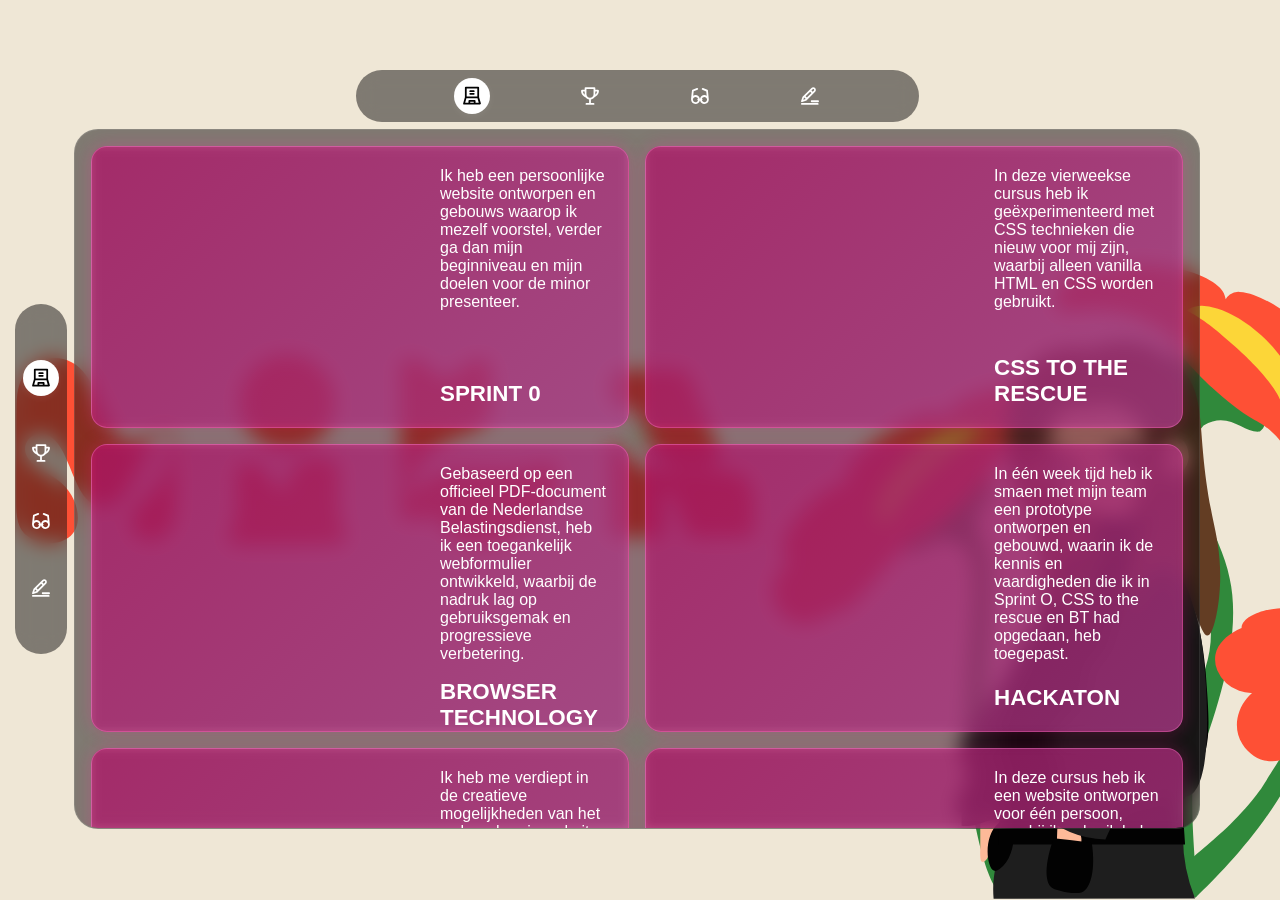
==== commit 1d3f9ced: "update tussendoor" ====
--- a/blog.html
+++ b/blog.html
@@ -36,7 +36,8 @@
                 d="M419.1 477.8c-84-4.7-143-62.4-166.7-140.5-5.7-16.7-11.7-35.3-17.3-52.4-6.5-19.8-13.6-41.6-26.1-55.4-19.2-22.2-41.8-24.6-69.1-28.8-40.4-6-56.9-29.9-58.1-69.4-1-38.3-2-76 37-95.1 15.2-7.3 27.9-6.6 45.7-6.7h62.7c65.3.5 119.2-1.2 166 .5a74 74 0 0 1 56 38.1C483.5 153.5 547.4 322.6 572 385c3.5 9.5 6.9 17.2 7.6 27.8 1 13-3 31-12.1 42-19.7 25-50.6 24.1-80.8 24-22-.2-46 .2-67.4-1z" />
         </svg>
 
-        <svg class="illustration" xmlns="http://www.w3.org/2000/svg" viewBox="0 0 1080 1080" preserveAspectRatio="xMidYMid meet">
+        <svg class="illustration" xmlns="http://www.w3.org/2000/svg" viewBox="0 0 1080 1080"
+            preserveAspectRatio="xMidYMid meet">
             <g class="bloemen">
                 <path class="stam"
                     d="M721.9 1076.5c6.5-6.4-16.3-172.6-.1-219.3 32.8-88 79.8-219.2 57.2-320-17.1-90-106.3-187-44-257.9 42.9-26.5 68.3 14 95 10.3 19.1-16 2.3-26.3-67.3-69-.6-5.1-74.4-93.2-77-47.5 54.5 70.9-1.8 91.8-2 182.7 2.9 56.5 54.8 172.3 62.7 250.9 13.5 134-99.6 176.5-95.3 347 1.6 67.8 30.2 118.4 43.1 117.7 4.1-2.2 24.4-1 27.7 5m-328-10c-21.7.7-60.3-139.5-60.7-280.4-.3-136.7 35.3-278.2-6.1-304.5-12.4-8-22-9-22-9-29.7-3.5-50.2 25.7-71.6 18.5q-4.5-1.5-8.5-6.1c-2.5-8 7.6-24.5 74.4-62.2 26.8-32.1 59.3-66.4 71.8-59.4 3.7 2 4.5 7.2 5.3 12 4.2 27.1-24 41-24.7 68.9-.3 14.6 7 25 10.5 31 45.7 79.5-39.3 346 27.6 478 6.9 13.7 33.1 60.9 15.6 99-2.8 6-6.5 14-11.6 14.2" />
@@ -127,9 +128,9 @@
                     <span class="visually-hidden">My Work</span>
                     <svg xmlns="http://www.w3.org/2000/svg" data-name="Layer 1" viewBox="0 0 1080 1080">
                         <path
-                            d="M129.27 826.68c-20.49 0-36.66-16.18-36.66-36.66V369.46h797.98v215.67l59.31 16.18V191.54c0-52.84-43.13-95.97-95.97-95.97H129.27c-52.84 0-95.97 43.13-95.97 95.97v597.41c0 52.84 43.13 95.97 95.97 95.97h534.86l-16.18-59.31H129.27v1.08ZM666.29 203.4h156.36c16.18 0 29.12 12.94 29.12 29.12s-12.94 29.12-29.12 29.12H666.29c-16.18 0-29.12-12.94-29.12-29.12-1.08-16.18 12.94-29.12 29.12-29.12m-326.74 0h5.39c16.18 0 29.12 12.94 29.12 29.12s-12.94 29.12-29.12 29.12h-5.39c-16.18 0-29.12-12.94-29.12-29.12-1.08-16.18 11.86-29.12 29.12-29.12m-89.5 0h5.39c16.18 0 29.12 12.94 29.12 29.12s-12.94 29.12-29.12 29.12h-5.39c-16.18 0-29.12-12.94-29.12-29.12-1.08-16.18 12.94-29.12 29.12-29.12m-89.51 0h5.39c16.18 0 29.12 12.94 29.12 29.12s-12.94 29.12-29.12 29.12h-5.39c-16.18 0-29.12-12.94-29.12-29.12-1.08-16.18 12.94-29.12 29.12-29.12" />
+                            d="m1019.02 935.19-95.8-330.53V87.32c0-28.74-19.16-47.9-47.9-47.9H204.68c-28.74 0-47.9 19.16-47.9 47.9v522.14l-95.8 330.53c-4.79 28.74 14.37 57.48 47.9 57.48h862.24c33.53 0 52.69-28.74 47.9-62.27ZM252.59 135.22h574.83v431.12H252.59zM635.8 901.66H444.19v-47.9H635.8zm95.81 0v-95.8c0-28.74-19.16-47.9-47.9-47.9H396.3c-28.74 0-47.9 19.16-47.9 47.9v95.8H171.16l67.06-239.51H837l67.06 239.51z" />
                         <path
-                            d="M1048.03 893.54 927.25 772.76l60.39-45.29c22.65-16.18 15.1-51.76-11.86-59.31l-277.14-74.41c-24.8-6.47-47.45 16.18-40.98 40.98l74.41 277.14c7.55 26.96 42.06 33.43 59.31 11.86l45.29-60.39 120.78 120.78c12.94 12.94 34.51 12.94 47.45 0l44.21-44.21c11.86-11.86 11.86-33.43-1.08-46.37M216.62 509.65h163.91c16.18 0 29.12-12.94 29.12-29.12s-12.94-29.12-29.12-29.12H216.62c-16.18 0-29.12 12.94-29.12 29.12s12.94 29.12 29.12 29.12M557.38 598.07c0-16.18-12.94-29.12-29.12-29.12H216.62c-16.18 0-29.12 12.94-29.12 29.12s12.94 29.12 29.12 29.12h311.64c15.1 0 29.12-12.94 29.12-29.12M216.62 686.5c-16.18 0-29.12 12.94-29.12 29.12s12.94 29.12 29.12 29.12h227.53c16.18 0 29.12-12.94 29.12-29.12s-12.94-29.12-29.12-29.12z" />
+                            d="M635.8 231.02H444.19c-28.74 0-47.9 19.16-47.9 47.9s19.16 47.9 47.9 47.9H635.8c28.74 0 47.9-19.16 47.9-47.9s-19.16-47.9-47.9-47.9M635.8 374.73H444.19c-28.74 0-47.9 19.16-47.9 47.9s19.16 47.9 47.9 47.9H635.8c28.74 0 47.9-19.16 47.9-47.9s-19.16-47.9-47.9-47.9" />
                     </svg>
                 </label>
 
@@ -138,7 +139,7 @@
                     <span class="visually-hidden">Learning Goals</span>
                     <svg xmlns="http://www.w3.org/2000/svg" data-name="Layer 1" viewBox="0 0 1080 1080">
                         <path
-                            d="M539.93 31.43C259.73 31.43 31.36 259.8 31.36 540s228.37 508.57 508.57 508.57S1048.5 820.2 1048.5 540c0-75.31-16.51-146.87-46.04-211.24l-65.82 65.73c-6.71 6.71-14.08 12.76-21.9 18.1 13.51 39.95 20.84 82.82 20.84 127.4 0 219.15-176.5 395.6-395.64 395.6s-395.55-176.45-395.55-395.6S320.8 144.44 539.94 144.44c44.59 0 87.45 7.28 127.4 20.79 5.34-7.86 11.39-15.23 18.1-21.94l65.82-65.78c-64.41-29.58-136.01-46.09-211.33-46.09Zm300.15.05c-7.37.35-14.35 3.4-19.6 8.7L701.42 159.24a132.4 132.4 0 0 0-38.14 106.75l6.45 64.45-110.59 110.54a99 99 0 0 0-19.12-1.85c-55.71 0-100.92 45.16-100.92 100.92s45.16 100.92 100.92 100.88c55.71 0 100.92-45.16 100.92-100.88 0-6.45-.62-12.85-1.85-19.16l110.63-110.54 64.37 6.4c39.51 3.93 78.67-10.07 106.7-38.1l119.11-119.11c17.75-17.7 6.89-48.08-18.06-50.55l-137.12-13.64-13.64-137.12c-1.46-14.52-13.2-25.83-27.72-26.71a24 24 0 0 0-3.18-.04h-.09ZM539.93 240.33c-164.89 0-299.75 134.78-299.75 299.67s134.87 299.75 299.75 299.75S839.68 704.88 839.68 540c0-35.1-6.09-68.87-17.35-100.21-3.53-.09-7.02-.31-10.51-.66l-53.81-5.34-42.42 42.34v.04c7.15 19.87 11.04 41.37 11.04 63.84 0 103.79-82.91 186.7-186.74 186.7s-186.7-82.91-186.7-186.7 82.91-186.74 186.7-186.74c22.51 0 44.01 3.88 63.97 11.08l42.34-42.25-5.39-53.9c-.35-3.49-.57-7.02-.66-10.55-31.34-11.21-65.12-17.3-100.21-17.3Z" />
+                            d="M769.93 616.64c287.41-143.71 249.09-364.06 249.09-373.64-4.79-23.95-23.95-38.32-47.9-38.32H827.41v-95.8c0-28.74-19.16-47.9-47.9-47.9H300.49c-28.74 0-47.9 19.16-47.9 47.9v95.8H108.88c-23.95 0-43.11 14.37-47.9 38.32 0 9.58-38.32 234.72 249.09 373.64 43.11 57.48 105.39 95.8 182.03 110.18v196.4H348.39c-28.74 0-47.9 19.16-47.9 47.9s19.16 47.9 47.9 47.9h383.22c28.74 0 47.9-19.16 47.9-47.9s-19.16-47.9-47.9-47.9H587.9v-196.4c71.85-14.37 138.92-52.69 182.03-110.18m153.29-316.15c-4.79 38.32-23.95 105.39-95.8 167.66V300.49zm-766.44 0h95.8v167.66c-71.85-62.27-91.01-129.34-95.8-167.66M348.39 444.2V156.78h383.22v287.41c0 105.39-86.22 191.61-191.61 191.61s-191.61-91.01-191.61-191.61Z" />
                     </svg>
                 </label>
 
@@ -147,21 +148,16 @@
                     <span class="visually-hidden">Weekly Nerds</span>
                     <svg xmlns="http://www.w3.org/2000/svg" data-name="Layer 1" viewBox="0 0 1080 1080">
                         <path
-                            d="M668.18 413.54c0-1.09.89-1.97 1.98-1.96 1.09 0 1.97.89 1.96 1.98 0 1.09-.88 1.96-1.97 1.96s-1.97-.88-1.97-1.97Zm-368.19 356.1-22.53 18.85a114.43 114.43 0 0 0 97.91 55.25h436.97l179.6 150.32a3.49 3.49 0 0 0 4.91-.44c.71-.85.98-1.99.71-3.07l-37.17-151.71c48.4-14.6 81.52-59.18 81.53-109.73V411.54c-.02-58.14-43.57-107.06-101.32-113.79v289.87c-.11 100.48-81.54 181.9-182.01 182.01h-458.6Zm156.05-354.12c1.09 0 1.97-.88 1.98-1.97 0-1.09-.88-1.97-1.97-1.98-1.09 0-1.97.88-1.98 1.97 0 1.09.88 1.97 1.97 1.98M27.82 587.63V239.46c0-69.41 56.26-125.67 125.67-125.67h605.1c69.41 0 125.67 56.26 125.67 125.67v348.17c0 69.41-56.27 125.67-125.67 125.67H279.52L82.61 878.1a3.82 3.82 0 0 1-5.38-.48c-.78-.93-1.07-2.18-.78-3.36l40.76-166.33c-53.06-16.01-89.38-64.88-89.39-120.3m584.02-174.09c0 32.2 26.11 58.31 58.31 58.31s58.31-26.11 58.31-58.31-26.11-58.31-58.31-58.31-58.31 26.11-58.31 58.31m-214.11 0c0 32.2 26.11 58.31 58.31 58.31s58.31-26.11 58.31-58.31-26.11-58.31-58.31-58.31-58.31 26.11-58.31 58.31m-214.11 0c0 32.2 26.11 58.31 58.31 58.31s58.31-26.11 58.31-58.31-26.11-58.31-58.31-58.31-58.31 26.11-58.31 58.31" />
+                            d="M968.73 247.24c0-19.16-14.37-33.53-28.74-38.32l-239.51-95.8c-23.95-9.58-52.69 0-62.27 28.74-9.58 23.95 0 52.69 28.74 62.27l210.77 86.22 23.95 239.51c-38.32-23.95-81.43-38.32-124.55-38.32-114.97 0-210.77 81.43-234.72 191.61h-9.58C508.87 572.97 413.06 491.54 298.1 491.54c-43.11 0-86.22 14.37-124.55 33.53l23.95-239.51 210.77-86.22c23.95-9.58 38.32-38.32 28.74-62.27s-38.32-33.53-62.27-23.95l-239.51 95.8c-14.37 4.79-28.74 19.16-28.74 38.32 0 4.79-47.9 479.02-47.9 483.81 0 134.13 105.39 239.51 239.51 239.51 114.97 0 210.77-81.43 234.72-191.61h9.58c23.95 110.18 119.76 191.61 234.72 191.61 134.13 0 239.51-105.39 239.51-239.51 0-4.79-47.9-479.02-47.9-483.81M298.09 874.76c-76.64 0-143.71-62.27-143.71-143.71 9.58-100.6 71.85-143.71 143.71-143.71 62.27 0 114.97 43.11 134.13 95.8-19.16 4.79-38.32 23.95-38.32 47.9s19.16 43.11 38.32 47.9c-19.16 52.69-71.85 95.8-134.13 95.8Zm479.03 0c-62.27 0-114.97-43.11-134.13-100.6 19.16-4.79 33.53-23.95 33.53-43.11s-14.37-38.32-33.53-43.11c19.16-57.48 71.85-100.6 134.13-100.6 71.85 0 134.13 43.11 143.71 143.71 0 81.43-67.06 143.71-143.71 143.71" />
                     </svg>
                 </label>
 
                 <input type="radio" name="primary" value="reflection" id="reflection1">
                 <label for="reflection1" aria-label="Reflections">
                     <span class="visually-hidden">Reflection</span>
-                    <svg xmlns="http://www.w3.org/2000/svg" id="Layer_1" data-name="Layer 1" viewBox="0 0 1080 1080">
-                        <defs />
+                    <svg xmlns="http://www.w3.org/2000/svg" data-name="Layer 1" viewBox="0 0 1080 1080">
                         <path
-                            d="M618.18 46.86H167.33c-29.89 0-58.56 11.88-79.7 33.01a112.7 112.7 0 0 0-33.01 79.7v751.41c0 29.89 11.88 58.56 33.01 79.7a112.7 112.7 0 0 0 79.7 33.01h751.41c29.89 0 58.56-11.88 79.7-33.01a112.7 112.7 0 0 0 33.01-79.7V460.14c0-20.74-16.83-37.57-37.57-37.57s-37.57 16.83-37.57 37.57v450.84c0 9.97-3.96 19.52-11 26.57-7.05 7.05-16.6 11-26.57 11H167.33c-9.97 0-19.52-3.96-26.57-11-7.05-7.05-11-16.6-11-26.57V159.57c0-9.97 3.96-19.52 11-26.57 7.05-7.05 16.6-11 26.57-11h450.84c20.74 0 37.57-16.83 37.57-37.57s-16.83-37.57-37.57-37.57Z"
-                            class="cls-1" />
-                        <path
-                            d="m589.11 222.43-344.9 344.9c-21 20.99-32.86 49.42-33.01 79.12l-.95 182.74c-.05 10.03 3.91 19.67 11 26.76s16.74 11.05 26.76 11l182.74-.95a112.7 112.7 0 0 0 79.12-33.01l344.9-344.9zm53.12-53.13 265.66 265.66 90.54-90.54c44.01-44.01 44.01-115.38 0-159.39L892.16 78.76c-44.01-44.01-115.38-44.01-159.39 0z"
-                            class="cls-1" />
+                            d="m117.54 868.38 199.09-67.98c4.86 0 14.57-4.86 19.42-9.71l480.73-480.73c53.41-53.41 53.41-145.67 0-203.94-53.41-53.41-145.67-53.41-199.09 0L136.96 586.75c-4.86 4.86-9.71 9.71-9.71 19.42L59.27 805.26c-14.57 38.85 19.42 72.84 58.27 63.13Zm568.13-694.39c19.42-19.42 48.56-19.42 67.98 0s19.42 48.56 0 67.98l-67.98 63.13-67.98-67.98zM549.71 305.1l67.98 67.98-247.65 247.65-67.98-67.98zM209.8 645.01l24.28-24.28 67.98 67.98-24.28 24.28-101.97 33.99zM957.6 916.93H102.98c-24.28 0-48.56 19.42-48.56 48.56 0 24.28 19.42 48.56 48.56 48.56h854.63c24.28 0 48.56-19.42 48.56-48.56-4.86-24.28-24.28-48.56-48.56-48.56ZM977.02 776.11H632.26c-24.28 0-48.56 19.42-48.56 48.56s19.42 48.56 48.56 48.56h344.76c24.28 0 48.56-19.42 48.56-48.56s-19.42-48.56-48.56-48.56" />
                     </svg>
                 </label>
             </fieldset>
@@ -175,9 +171,9 @@
                     <span class="visually-hidden">My Work</span>
                     <svg xmlns="http://www.w3.org/2000/svg" data-name="Layer 1" viewBox="0 0 1080 1080">
                         <path
-                            d="M129.27 826.68c-20.49 0-36.66-16.18-36.66-36.66V369.46h797.98v215.67l59.31 16.18V191.54c0-52.84-43.13-95.97-95.97-95.97H129.27c-52.84 0-95.97 43.13-95.97 95.97v597.41c0 52.84 43.13 95.97 95.97 95.97h534.86l-16.18-59.31H129.27v1.08ZM666.29 203.4h156.36c16.18 0 29.12 12.94 29.12 29.12s-12.94 29.12-29.12 29.12H666.29c-16.18 0-29.12-12.94-29.12-29.12-1.08-16.18 12.94-29.12 29.12-29.12m-326.74 0h5.39c16.18 0 29.12 12.94 29.12 29.12s-12.94 29.12-29.12 29.12h-5.39c-16.18 0-29.12-12.94-29.12-29.12-1.08-16.18 11.86-29.12 29.12-29.12m-89.5 0h5.39c16.18 0 29.12 12.94 29.12 29.12s-12.94 29.12-29.12 29.12h-5.39c-16.18 0-29.12-12.94-29.12-29.12-1.08-16.18 12.94-29.12 29.12-29.12m-89.51 0h5.39c16.18 0 29.12 12.94 29.12 29.12s-12.94 29.12-29.12 29.12h-5.39c-16.18 0-29.12-12.94-29.12-29.12-1.08-16.18 12.94-29.12 29.12-29.12" />
+                            d="m1019.02 935.19-95.8-330.53V87.32c0-28.74-19.16-47.9-47.9-47.9H204.68c-28.74 0-47.9 19.16-47.9 47.9v522.14l-95.8 330.53c-4.79 28.74 14.37 57.48 47.9 57.48h862.24c33.53 0 52.69-28.74 47.9-62.27ZM252.59 135.22h574.83v431.12H252.59zM635.8 901.66H444.19v-47.9H635.8zm95.81 0v-95.8c0-28.74-19.16-47.9-47.9-47.9H396.3c-28.74 0-47.9 19.16-47.9 47.9v95.8H171.16l67.06-239.51H837l67.06 239.51z" />
                         <path
-                            d="M1048.03 893.54 927.25 772.76l60.39-45.29c22.65-16.18 15.1-51.76-11.86-59.31l-277.14-74.41c-24.8-6.47-47.45 16.18-40.98 40.98l74.41 277.14c7.55 26.96 42.06 33.43 59.31 11.86l45.29-60.39 120.78 120.78c12.94 12.94 34.51 12.94 47.45 0l44.21-44.21c11.86-11.86 11.86-33.43-1.08-46.37M216.62 509.65h163.91c16.18 0 29.12-12.94 29.12-29.12s-12.94-29.12-29.12-29.12H216.62c-16.18 0-29.12 12.94-29.12 29.12s12.94 29.12 29.12 29.12M557.38 598.07c0-16.18-12.94-29.12-29.12-29.12H216.62c-16.18 0-29.12 12.94-29.12 29.12s12.94 29.12 29.12 29.12h311.64c15.1 0 29.12-12.94 29.12-29.12M216.62 686.5c-16.18 0-29.12 12.94-29.12 29.12s12.94 29.12 29.12 29.12h227.53c16.18 0 29.12-12.94 29.12-29.12s-12.94-29.12-29.12-29.12z" />
+                            d="M635.8 231.02H444.19c-28.74 0-47.9 19.16-47.9 47.9s19.16 47.9 47.9 47.9H635.8c28.74 0 47.9-19.16 47.9-47.9s-19.16-47.9-47.9-47.9M635.8 374.73H444.19c-28.74 0-47.9 19.16-47.9 47.9s19.16 47.9 47.9 47.9H635.8c28.74 0 47.9-19.16 47.9-47.9s-19.16-47.9-47.9-47.9" />
                     </svg>
                 </label>
 
@@ -186,7 +182,7 @@
                     <span class="visually-hidden">Learning Goals</span>
                     <svg xmlns="http://www.w3.org/2000/svg" data-name="Layer 1" viewBox="0 0 1080 1080">
                         <path
-                            d="M539.93 31.43C259.73 31.43 31.36 259.8 31.36 540s228.37 508.57 508.57 508.57S1048.5 820.2 1048.5 540c0-75.31-16.51-146.87-46.04-211.24l-65.82 65.73c-6.71 6.71-14.08 12.76-21.9 18.1 13.51 39.95 20.84 82.82 20.84 127.4 0 219.15-176.5 395.6-395.64 395.6s-395.55-176.45-395.55-395.6S320.8 144.44 539.94 144.44c44.59 0 87.45 7.28 127.4 20.79 5.34-7.86 11.39-15.23 18.1-21.94l65.82-65.78c-64.41-29.58-136.01-46.09-211.33-46.09Zm300.15.05c-7.37.35-14.35 3.4-19.6 8.7L701.42 159.24a132.4 132.4 0 0 0-38.14 106.75l6.45 64.45-110.59 110.54a99 99 0 0 0-19.12-1.85c-55.71 0-100.92 45.16-100.92 100.92s45.16 100.92 100.92 100.88c55.71 0 100.92-45.16 100.92-100.88 0-6.45-.62-12.85-1.85-19.16l110.63-110.54 64.37 6.4c39.51 3.93 78.67-10.07 106.7-38.1l119.11-119.11c17.75-17.7 6.89-48.08-18.06-50.55l-137.12-13.64-13.64-137.12c-1.46-14.52-13.2-25.83-27.72-26.71a24 24 0 0 0-3.18-.04h-.09ZM539.93 240.33c-164.89 0-299.75 134.78-299.75 299.67s134.87 299.75 299.75 299.75S839.68 704.88 839.68 540c0-35.1-6.09-68.87-17.35-100.21-3.53-.09-7.02-.31-10.51-.66l-53.81-5.34-42.42 42.34v.04c7.15 19.87 11.04 41.37 11.04 63.84 0 103.79-82.91 186.7-186.74 186.7s-186.7-82.91-186.7-186.7 82.91-186.74 186.7-186.74c22.51 0 44.01 3.88 63.97 11.08l42.34-42.25-5.39-53.9c-.35-3.49-.57-7.02-.66-10.55-31.34-11.21-65.12-17.3-100.21-17.3Z" />
+                            d="M769.93 616.64c287.41-143.71 249.09-364.06 249.09-373.64-4.79-23.95-23.95-38.32-47.9-38.32H827.41v-95.8c0-28.74-19.16-47.9-47.9-47.9H300.49c-28.74 0-47.9 19.16-47.9 47.9v95.8H108.88c-23.95 0-43.11 14.37-47.9 38.32 0 9.58-38.32 234.72 249.09 373.64 43.11 57.48 105.39 95.8 182.03 110.18v196.4H348.39c-28.74 0-47.9 19.16-47.9 47.9s19.16 47.9 47.9 47.9h383.22c28.74 0 47.9-19.16 47.9-47.9s-19.16-47.9-47.9-47.9H587.9v-196.4c71.85-14.37 138.92-52.69 182.03-110.18m153.29-316.15c-4.79 38.32-23.95 105.39-95.8 167.66V300.49zm-766.44 0h95.8v167.66c-71.85-62.27-91.01-129.34-95.8-167.66M348.39 444.2V156.78h383.22v287.41c0 105.39-86.22 191.61-191.61 191.61s-191.61-91.01-191.61-191.61Z" />
                     </svg>
                 </label>
 
@@ -195,21 +191,16 @@
                     <span class="visually-hidden">Weekly Nerds</span>
                     <svg xmlns="http://www.w3.org/2000/svg" data-name="Layer 1" viewBox="0 0 1080 1080">
                         <path
-                            d="M668.18 413.54c0-1.09.89-1.97 1.98-1.96 1.09 0 1.97.89 1.96 1.98 0 1.09-.88 1.96-1.97 1.96s-1.97-.88-1.97-1.97Zm-368.19 356.1-22.53 18.85a114.43 114.43 0 0 0 97.91 55.25h436.97l179.6 150.32a3.49 3.49 0 0 0 4.91-.44c.71-.85.98-1.99.71-3.07l-37.17-151.71c48.4-14.6 81.52-59.18 81.53-109.73V411.54c-.02-58.14-43.57-107.06-101.32-113.79v289.87c-.11 100.48-81.54 181.9-182.01 182.01h-458.6Zm156.05-354.12c1.09 0 1.97-.88 1.98-1.97 0-1.09-.88-1.97-1.97-1.98-1.09 0-1.97.88-1.98 1.97 0 1.09.88 1.97 1.97 1.98M27.82 587.63V239.46c0-69.41 56.26-125.67 125.67-125.67h605.1c69.41 0 125.67 56.26 125.67 125.67v348.17c0 69.41-56.27 125.67-125.67 125.67H279.52L82.61 878.1a3.82 3.82 0 0 1-5.38-.48c-.78-.93-1.07-2.18-.78-3.36l40.76-166.33c-53.06-16.01-89.38-64.88-89.39-120.3m584.02-174.09c0 32.2 26.11 58.31 58.31 58.31s58.31-26.11 58.31-58.31-26.11-58.31-58.31-58.31-58.31 26.11-58.31 58.31m-214.11 0c0 32.2 26.11 58.31 58.31 58.31s58.31-26.11 58.31-58.31-26.11-58.31-58.31-58.31-58.31 26.11-58.31 58.31m-214.11 0c0 32.2 26.11 58.31 58.31 58.31s58.31-26.11 58.31-58.31-26.11-58.31-58.31-58.31-58.31 26.11-58.31 58.31" />
+                            d="M968.73 247.24c0-19.16-14.37-33.53-28.74-38.32l-239.51-95.8c-23.95-9.58-52.69 0-62.27 28.74-9.58 23.95 0 52.69 28.74 62.27l210.77 86.22 23.95 239.51c-38.32-23.95-81.43-38.32-124.55-38.32-114.97 0-210.77 81.43-234.72 191.61h-9.58C508.87 572.97 413.06 491.54 298.1 491.54c-43.11 0-86.22 14.37-124.55 33.53l23.95-239.51 210.77-86.22c23.95-9.58 38.32-38.32 28.74-62.27s-38.32-33.53-62.27-23.95l-239.51 95.8c-14.37 4.79-28.74 19.16-28.74 38.32 0 4.79-47.9 479.02-47.9 483.81 0 134.13 105.39 239.51 239.51 239.51 114.97 0 210.77-81.43 234.72-191.61h9.58c23.95 110.18 119.76 191.61 234.72 191.61 134.13 0 239.51-105.39 239.51-239.51 0-4.79-47.9-479.02-47.9-483.81M298.09 874.76c-76.64 0-143.71-62.27-143.71-143.71 9.58-100.6 71.85-143.71 143.71-143.71 62.27 0 114.97 43.11 134.13 95.8-19.16 4.79-38.32 23.95-38.32 47.9s19.16 43.11 38.32 47.9c-19.16 52.69-71.85 95.8-134.13 95.8Zm479.03 0c-62.27 0-114.97-43.11-134.13-100.6 19.16-4.79 33.53-23.95 33.53-43.11s-14.37-38.32-33.53-43.11c19.16-57.48 71.85-100.6 134.13-100.6 71.85 0 134.13 43.11 143.71 143.71 0 81.43-67.06 143.71-143.71 143.71" />
                     </svg>
                 </label>
 
                 <input type="radio" name="secondary" value="reflection" id="reflection2">
                 <label for="reflection2" aria-label="Reflections">
                     <span class="visually-hidden">Reflection</span>
-                    <svg xmlns="http://www.w3.org/2000/svg" id="Layer_1" data-name="Layer 1" viewBox="0 0 1080 1080">
-                        <defs />
+                    <svg xmlns="http://www.w3.org/2000/svg" data-name="Layer 1" viewBox="0 0 1080 1080">
                         <path
-                            d="M618.18 46.86H167.33c-29.89 0-58.56 11.88-79.7 33.01a112.7 112.7 0 0 0-33.01 79.7v751.41c0 29.89 11.88 58.56 33.01 79.7a112.7 112.7 0 0 0 79.7 33.01h751.41c29.89 0 58.56-11.88 79.7-33.01a112.7 112.7 0 0 0 33.01-79.7V460.14c0-20.74-16.83-37.57-37.57-37.57s-37.57 16.83-37.57 37.57v450.84c0 9.97-3.96 19.52-11 26.57-7.05 7.05-16.6 11-26.57 11H167.33c-9.97 0-19.52-3.96-26.57-11-7.05-7.05-11-16.6-11-26.57V159.57c0-9.97 3.96-19.52 11-26.57 7.05-7.05 16.6-11 26.57-11h450.84c20.74 0 37.57-16.83 37.57-37.57s-16.83-37.57-37.57-37.57Z"
-                            class="cls-1" />
-                        <path
-                            d="m589.11 222.43-344.9 344.9c-21 20.99-32.86 49.42-33.01 79.12l-.95 182.74c-.05 10.03 3.91 19.67 11 26.76s16.74 11.05 26.76 11l182.74-.95a112.7 112.7 0 0 0 79.12-33.01l344.9-344.9zm53.12-53.13 265.66 265.66 90.54-90.54c44.01-44.01 44.01-115.38 0-159.39L892.16 78.76c-44.01-44.01-115.38-44.01-159.39 0z"
-                            class="cls-1" />
+                            d="m117.54 868.38 199.09-67.98c4.86 0 14.57-4.86 19.42-9.71l480.73-480.73c53.41-53.41 53.41-145.67 0-203.94-53.41-53.41-145.67-53.41-199.09 0L136.96 586.75c-4.86 4.86-9.71 9.71-9.71 19.42L59.27 805.26c-14.57 38.85 19.42 72.84 58.27 63.13Zm568.13-694.39c19.42-19.42 48.56-19.42 67.98 0s19.42 48.56 0 67.98l-67.98 63.13-67.98-67.98zM549.71 305.1l67.98 67.98-247.65 247.65-67.98-67.98zM209.8 645.01l24.28-24.28 67.98 67.98-24.28 24.28-101.97 33.99zM957.6 916.93H102.98c-24.28 0-48.56 19.42-48.56 48.56 0 24.28 19.42 48.56 48.56 48.56h854.63c24.28 0 48.56-19.42 48.56-48.56-4.86-24.28-24.28-48.56-48.56-48.56ZM977.02 776.11H632.26c-24.28 0-48.56 19.42-48.56 48.56s19.42 48.56 48.56 48.56h344.76c24.28 0 48.56-19.42 48.56-48.56s-19.42-48.56-48.56-48.56" />
                     </svg>
                 </label>
             </fieldset>
@@ -281,7 +272,7 @@
                     </div>
 
                     <div class="card card-work">
-                        <h2>Human Centered Design</h2>
+                        <h2>HCD</h2>
                         <p>In deze cursus heb ik een website ontworpen voor één persoon, waarbij ik gebruik heb gemaakt
                             van exclusieve ontwerpprincipes.</p>
 
@@ -420,7 +411,7 @@
                     </div>
 
                     <div class="card card-work">
-                        <h2>Human Centered Design</h2>
+                        <h2>HCD</h2>
                         <p>Ik heb een website ontworpen met exclusieve designprincipes, met focus op het vertalen van
                             gebruikersbehoeften naar een duidelijke, toegankelijke interface.</p>
                         <p><em>Leerdoel 1, 2 en 4.</em></p>
@@ -465,7 +456,7 @@
                         <h2>Kilian Valkhof</h2>
                         <h3>4 februari 2026</h3>
                         <p>
-                            hoe komt wat ik geleerd heb terug in mijn werk?
+                            Het belangrijkste dat ik heb geleerd in het college van Kilian, is 
                         </p>
                     </div>
 
@@ -560,7 +551,7 @@
                     </div>
 
                     <div class="card card-work">
-                        <h2>Human Centered Design</h2>
+                        <h2>HCD</h2>
                         <p>In this course, I designed a website for one person, using the exclusive design principles.
                         </p>
 
@@ -623,11 +614,11 @@
                 <section class="container-content workxreflection">
                     <div class="card card-work">
                         <h2>Sprint 0</h2>
-                        <ul>
-                            <li>Starten en ritme vinden in lange dagen ging moeizaam.</li>
-                            <li>Zelf oplossingen bedenken nog moeilijk.</li>
-                            <li>Geleerd over API's en kennis opgefrist.</li>
-                        </ul>
+                        <p>
+                            Starten en ritme vinden in lange dagen ging moeizaam. Zelf oplossingen bedenken vond ik nog
+                            lastig, maar ik heb
+                            wel geleerd hoe ik API's kan gebruiken en bestaande kennis opgefrist.
+                        </p>
 
                         <div class="iframe-container">
                             <iframe class="iframe-css" id="inlineFrameExample" title="Inline Frame Example"
@@ -657,11 +648,11 @@
 
                     <div class="card card-work">
                         <h2>CSS to the rescue</h2>
-                        <ul>
-                            <li>Veel geëxperimenteerd met CSS animaties en interactieve effecten.</li>
-                            <li>Gebruikers zelf laten spelen met animaties (interactie ontwerpen).</li>
-                            <li>Leren werken met creativiteit binnen CSS en visuele experimenten.</li>
-                        </ul>
+                        <p>
+                            Ik heb veel geëxperimenteerd met CSS animaties en interactieve effecten, en gebruikers laten
+                            spelen met animaties.
+                            Zo heb ik geleerd hoe ik interactie en creativiteit binnen CSS kan toepassen.
+                        </p>
 
                         <div class="iframe-container">
                             <iframe class="iframe-css" id="inlineFrameExample" title="Inline Frame Example"
@@ -694,11 +685,11 @@
 
                     <div class="card card-work">
                         <h2>Browser Technology</h2>
-                        <ul>
-                            <li>Minder interessant door focus op technische regels.</li>
-                            <li>Creatief werken met design en visuele vrijheid miste ik een beetje.</li>
-                            <li>Geleerd over progressieve enhancement.</li>
-                        </ul>
+                        <p>
+                            Ik vond dit vak minder interessant door de focus op technische regels en miste de creatieve
+                            vrijheid. Wel heb ik
+                            geleerd over progressieve enhancement en een sterke technische basis.
+                        </p>
 
                         <div class="iframe-container">
                             <iframe class="iframe-css" id="inlineFrameExample" title="Inline Frame Example"
@@ -710,11 +701,12 @@
 
                     <div class="card card-work">
                         <h2>Hackaton</h2>
-                        <ul>
-                            <li>In korte tijd een unieke, out-of-the-box website gebouwd.</li>
-                            <li>Veel geleerd over JavaScript en interactieve, dynamische elementen.</li>
-                            <li>Creatief denken en ideeën direct omzetten naar werkende features vond ik leuk.</li>
-                        </ul>
+                        <p>
+                            In korte tijd heb ik samen met mijn team een unieke, out-of-the-box website gebouwd en veel
+                            geleerd over JavaScript en interactieve, dynamische elementen. Ik vond het leuk om creatieve
+                            ideeën direct om te
+                            zetten naar werkende features.
+                        </p>
 
                         <div class="iframe-container">
                             <iframe class="iframe-css" id="inlineFrameExample" title="Inline Frame Example"
@@ -725,11 +717,13 @@
 
                     <div class="card card-work">
                         <h2>API</h2>
-                        <ul>
-                            <li>Geëxperimenteerd met animaties, micro-interacties en creatieve webervaring.</li>
-                            <li>Responsiveness kon beter.</li>
-                            <li>Leuk om me te verdiepen in User Experience.</li>
-                        </ul>
+                        <p>
+                            Ik heb geëxperimenteerd met animaties, micro-interacties en het creëren van een creatieve
+                            webervaring. Daarbij heb
+                            ik veel nagedacht over de user experience. Wel heb ik geleerd dat de responsiveness op
+                            sommige schermen beter had
+                            gekund.
+                        </p>
 
                         <div class="iframe-container">
                             <iframe class="iframe-css" id="inlineFrameExample" title="Inline Frame Example"
@@ -763,12 +757,11 @@
                     </div>
 
                     <div class="card card-work">
-                        <h2>Human Centered Design</h2>
-                        <ul>
-                            <li>Realisatie over mijn verantwoordelijkheid.</li>
-                            <li>Verdiept in toegankelijkheid en hoe ontwerp de ervaring bepaalt.</li>
-                            <li>Out of the box denken.</li>
-                        </ul>
+                        <h2>HCD</h2>
+                        <p>
+                            Ik heb geleerd over mijn verantwoordelijkheid als maker, toegankelijkheid en hoe ontwerp de
+                            user experience sterk beïnvloedt. Ook ben ik meer out of the box gaan denken.
+                        </p>
 
                         <div class="iframe-container">
                             <iframe class="iframe-css" id="inlineFrameExample" title="Inline Frame Example"
@@ -780,11 +773,12 @@
 
                     <div class="card card-work">
                         <h2>Meesterproef</h2>
-                        <ul>
-                            <li>Geleerd hoe je een flexibele en uitbreidbare frontend structuur opzet.</li>
-                            <li>Ervaren hoe het is om langere periode in teamverband voor een opdrachtgever een website
-                                te maken.</li>
-                        </ul>
+                        <p>
+                            Ik heb geleerd hoe je een flexibele en uitbreidbare frontend structuur opzet. Daarnaast heb
+                            ik ervaren hoe het is
+                            om gedurende een langere periode in teamverband voor een opdrachtgever een website te
+                            ontwikkelen.
+                        </p>
 
                         <div class="iframe-container">
                             <iframe class="iframe-css" id="inlineFrameExample" title="Inline Frame Example"
--- a/styles/style.css
+++ b/styles/style.css
@@ -27,7 +27,7 @@
 :root {
     color-scheme: light dark;
 
-    --color-panel: light-dark(rgba(16, 15, 15, 0.4), rgba(255, 255, 255, 0.555));
+    --color-panel: light-dark(rgba(16, 15, 15, 0.5), rgba(255, 255, 255, 0.5));
     --color-panel-border: light-dark(rgba(16, 15, 15, 1), rgba(255, 255, 255, 1))
     --color-text-one: light-dark(#fe5035, #fe5035);
     --color-text-two: light-dark(#020202, #efe7d6);
@@ -74,4 +74,10 @@
     position: absolute;
     white-space: nowrap;
     width: 1px;
+}
+
+@media (prefers-reduced-motion: no-preference) {
+  html {
+    scroll-behavior: smooth;
+  }
 }
--- a/styles/blog.css
+++ b/styles/blog.css
@@ -1,22 +1,32 @@
 .container-dashboard {
     display: grid;
-    grid-template-columns: 90px minmax(300px, 1200px);
-    grid-template-rows: 90px minmax(500px, 700px);
-
     place-content: center;
 
     grid-template-areas:
-        ". top"
-        "side content";
+        "top"
+        "side"
+        "content";
+    gap: .5em;
 
     width: 100vw;
     height: 100svh;
 
-    padding: 1em 2.5em 1em 1em;
+    padding: 1em;
 
     overflow: hidden;
     box-sizing: border-box;
 
+    @media (width > 850px) {
+        grid-template-areas:
+            ".      top"
+            "side   content";
+        grid-template-columns: 50px minmax(300px, 1200px);
+        grid-template-rows: 50px minmax(500px, 700px);
+    }
+
+    @media (width > 1150px) {
+        padding-right: 2.5em;
+    }
 }
 
 .top-bar,
@@ -46,9 +56,6 @@
         align-items: center;
         justify-content: center;
 
-        min-width: 2em;
-        height: 2em;
-
         border-radius: 10em;
 
         color: var(--color-text-four);
@@ -62,6 +69,9 @@
         & svg {
             fill: var(--color-text-four);
             stroke: none;
+
+            min-width: 1.25em;
+            height: 1.25em;
         }
 
         &:hover {
@@ -71,7 +81,9 @@
     }
 
     & input:checked+label {
-        background: white;
+        background: var(--color-text-four);
+        width: 2.25em;
+        aspect-ratio: 1/1;
         box-shadow:
             0 2px 8px rgba(255, 255, 255, .08);
 
@@ -87,14 +99,24 @@
     width: fit-content;
     height: min-content;
 
-    width: 50%;
+    width: 80%;
+
+    @media (width > 850px) {
+        width: 50%;
+    }
 }
 
 .side-bar {
     grid-area: side;
-    flex-direction: column;
-
-    height: 50%;
+    flex-direction: row;
+
+    width: 80%;
+
+    @media (width > 850px) {
+        flex-direction: column;
+        height: 50%;
+        width: 50%;
+    }
 }
 
 .content {
@@ -109,7 +131,6 @@
     min-height: 0;
     min-width: 0;
     overflow-y: auto;
-    scroll-behavior: smooth;
 }
 
 .workxwork,
@@ -212,7 +233,7 @@
 /* ----- WORK X WORK ----- */
 @container style(--workxwork:true) {
     .workxwork {
-        display: block;
+        display: grid;
 
         padding: 1em;
 
@@ -229,7 +250,7 @@
 /* ----- WORK X GOALS ----- */
 @container style(--workxgoals:true) {
     .workxgoals {
-        display: block;
+        display: grid;
 
         padding: 1em;
 
@@ -242,9 +263,7 @@
         }
 
         & .card-goal {
-            display: block;
-
-            grid-column: span 1;
+            display: grid;
 
             align-self: start;
             min-height: 15em;
@@ -257,21 +276,24 @@
     .workxnerds {
         display: grid;
         grid-template-columns: repeat(2, 1fr);
-        grid-template-rows: repeat(10, 1fr);
-
-        padding: 1em;
+        grid-template-rows: min-content;
+
+        padding: 1em;
+
+        & .card {
+            display: grid;
+        }
 
         & .card-work {
             display: grid;
-
-            grid-row: span 1;
-            grid-column: span 2;
         }
 
         & .card-nerd {
-            display: block;
-            grid-column: span 1;
-            grid-row: span 2;
+            display: grid;
+        }
+
+        @media (width > 850px) {
+            grid-template-rows: repeat(10, 1fr);
         }
     }
 }
@@ -280,8 +302,6 @@
 @container style(--workxreflection:true) {
     .workxreflection {
         display: grid;
-        grid-template-columns: repeat(2, 1fr);
-        grid-template-rows: repeat(12, 1fr);
 
         padding: 1em;
 
@@ -293,13 +313,11 @@
         }
 
         & .card-reflection {
-            display: block;
-            grid-column: span 2;
-            grid-row: span 2;
+            display: grid;
         }
 
         & .reflection-last {
-            display: block;
+            display: grid;
             grid-column: span 2;
             grid-row: span 3;
         }
@@ -317,10 +335,7 @@
         padding: 1em;
 
         & .card-goal {
-            display: block;
-
-            grid-column: span 1;
-            grid-row: span 1;
+            display: grid;
         }
     }
 }
@@ -331,21 +346,14 @@
         display: grid;
         padding: 1em;
 
-        & .card {
-            display: block;
-        }
+        /* grid-template-rows: repeat(14, 1fr); */
 
         & .card-nerd {
-            display: block;
-            grid-column: span 1;
-            grid-row: span 2;
+            display: grid;
         }
 
         & .card-goal {
-            display: block;
-
-            grid-column: span 1;
-            grid-row: span 1;
+            display: grid;
         }
     }
 }
@@ -355,13 +363,9 @@
     .goalsxreflection {
         display: grid;
         padding: 1em;
-        grid-template-rows: repeat(6, 1fr);
 
         & .card-goal {
             display: block;
-
-            grid-column: span 1;
-            grid-row: span 1;
         }
 
         & .reflection-last {
@@ -466,13 +470,10 @@
 .card {
     display: none;
 
-    background-color: lightgrey;
-    min-height: 18em;
-    border-radius: 10px;
     padding: 1em 2em 1em 1em;
 
-    backdrop-filter: blur(12px);
-    -webkit-backdrop-filter: blur(12px);
+    backdrop-filter: blur(5px);
+    -webkit-backdrop-filter: blur(5px);
 
     border-radius: 16px;
     padding: 20px;
@@ -493,18 +494,19 @@
     box-shadow: 0 0 18px rgba(255, 20, 147, 0.25);
 
     grid-column: span 2;
-    max-height: 18em;
+    max-height: min-content;
     overflow: clip;
 
     grid-template-areas:
-        "iframe   text"
-        "iframe   text"
-        "iframe   title";
-    grid-template-columns: auto 1fr;
-    grid-template-rows: auto 1fr;
+        "title"
+        "iframe"
+        "text"
+        "em";
+    grid-template-columns: 1fr;
+    grid-template-rows: auto auto 1fr 1fr;
 
     align-items: center;
-    column-gap: .5em;
+    gap: .5em;
 
     & h2 {
         grid-area: title;
@@ -513,6 +515,7 @@
     }
 
     & p {
+        grid-area: text;
         align-self: start;
         margin: 0;
 
@@ -521,11 +524,18 @@
         }
     }
 
+    & p:has(em:only-child) {
+        grid-area: em;
+        align-self: start;
+    }
+
     & .iframe-container {
         grid-area: iframe;
+
+        width: 100%;
+        height: auto;
         aspect-ratio: 4 / 3;
-        height: 15em;
-        width: auto;
+
         position: relative;
         overflow: hidden;
         border-radius: 6px;
@@ -537,18 +547,60 @@
         }
     }
 
-    & ul {
-        margin: 0;
-        padding-left: .8em;
-        list-style: disc;
-        font-weight: 300;
+    @media (width > 650px) {
+        grid-template-areas:
+            "iframe     title"
+            "iframe     em"
+            "text       text";
+        grid-template-columns: 1fr 10em;
+        grid-template-rows: auto 1fr auto;
+
+        & h2 {
+            align-self: start;
+        }
+    }
+
+    @media (width > 850px) {
+        max-height: 18em;
+
+        grid-template-areas:
+            "iframe   text"
+            "iframe   em"
+            "iframe   title";
+        grid-template-columns: auto 1fr;
+        grid-template-rows: auto 1fr auto;
+
+        & .iframe-container {
+            align-self: start;
+            aspect-ratio: 4 / 3;
+            height: 15em;
+            width: calc(15em * 4 / 3);
+        }
+
+        & h2 {
+            align-self: end;
+        }
+
+        & p:has(em:only-child) {
+            align-self: start;
+        }
+    }
+
+    @media (width > 1150px) {
+        grid-template-areas:
+            "iframe   text"
+            "iframe   em"
+            "iframe  title";
     }
 }
 
 .card-goal {
     display: none;
 
-    height: 18em;
+    grid-column: span 2;
+    grid-row: span 1;
+
+    height: auto;
 
     background: linear-gradient(135deg,
             rgba(255, 230, 0, 0.5),
@@ -556,10 +608,21 @@
 
     border: 1px solid rgba(255, 245, 120, 0.45);
     box-shadow: 0 0 18px rgba(255, 220, 0, 0.25);
+
+    @media (width > 650px) {
+        grid-column: span 1;
+    }
+
+    @media (width > 1150px) {
+        height: 18em;
+    }
 }
 
 .card-nerd {
     display: none;
+
+    grid-column: span 2;
+    grid-row: span 1;
 
     background: linear-gradient(135deg,
             rgba(0, 183, 255, 0.5),
@@ -573,6 +636,11 @@
         margin: 0;
         font-size: 1rem;
         font-weight: 300;
+    }
+
+    @media (width > 850px) {
+        grid-column: span 1;
+        grid-row: span 2;
     }
 }
 
@@ -584,10 +652,12 @@
 
     border: 1px solid rgba(190, 140, 255, 0.4);
     box-shadow: 0 0 18px rgba(180, 90, 255, 0.25);
-}
-
-.card-reflection,
-.reflection-last {
+
+    grid-row: span 1;
+    grid-column: span 2;
+
+    grid-template-rows: repeat(4, auto) 1fr;
+
     & h3 {
         margin: 1em 0 0 0;
     }
@@ -595,28 +665,33 @@
     & p {
         margin-top: .5em;
     }
-}
-
-
+
+    @media (width > 850px) {
+        grid-row: span 2;
+    }
+}
+
+.reflection-last {
+    grid-template-rows: repeat(6, auto) 1fr;
+}
+
+
+@media (width < 850px) {
+    .goalsxnerds {
+        grid-template-rows: none;
+        grid-auto-rows: min-content;
+    }
+
+    .goalsxnerds .card-goal {
+        grid-column: span 2;
+    }
+}
 
 @media (width > 850px) {
     .container-content {
         display: grid;
         grid-template-columns: repeat(2, 1fr);
         gap: 1rem;
-    }
-
-    .card-work {
-        grid-template-areas:
-            "iframe   text  title";
-        grid-template-columns: auto 1fr 1fr;
-
-        & h2 {
-            align-self: end;
-            justify-self: end;
-            text-align: end;
-            font-size: clamp(1.4rem, 2rem, 3rem);
-        }
     }
 }
 
@@ -630,21 +705,5 @@
         display: grid;
         grid-template-columns: repeat(4, 1fr);
         gap: 1rem;
-
-        & .card-work {
-            grid-template-areas:
-                "iframe   text"
-                "iframe   text"
-                "iframe   title";
-            grid-template-columns: auto 1fr;
-            grid-template-rows: auto 1fr;
-
-            & h2 {
-                align-self: end;
-                justify-self: start;
-                text-align: start;
-                font-size: 1.4rem;
-            }
-        }
     }
 }
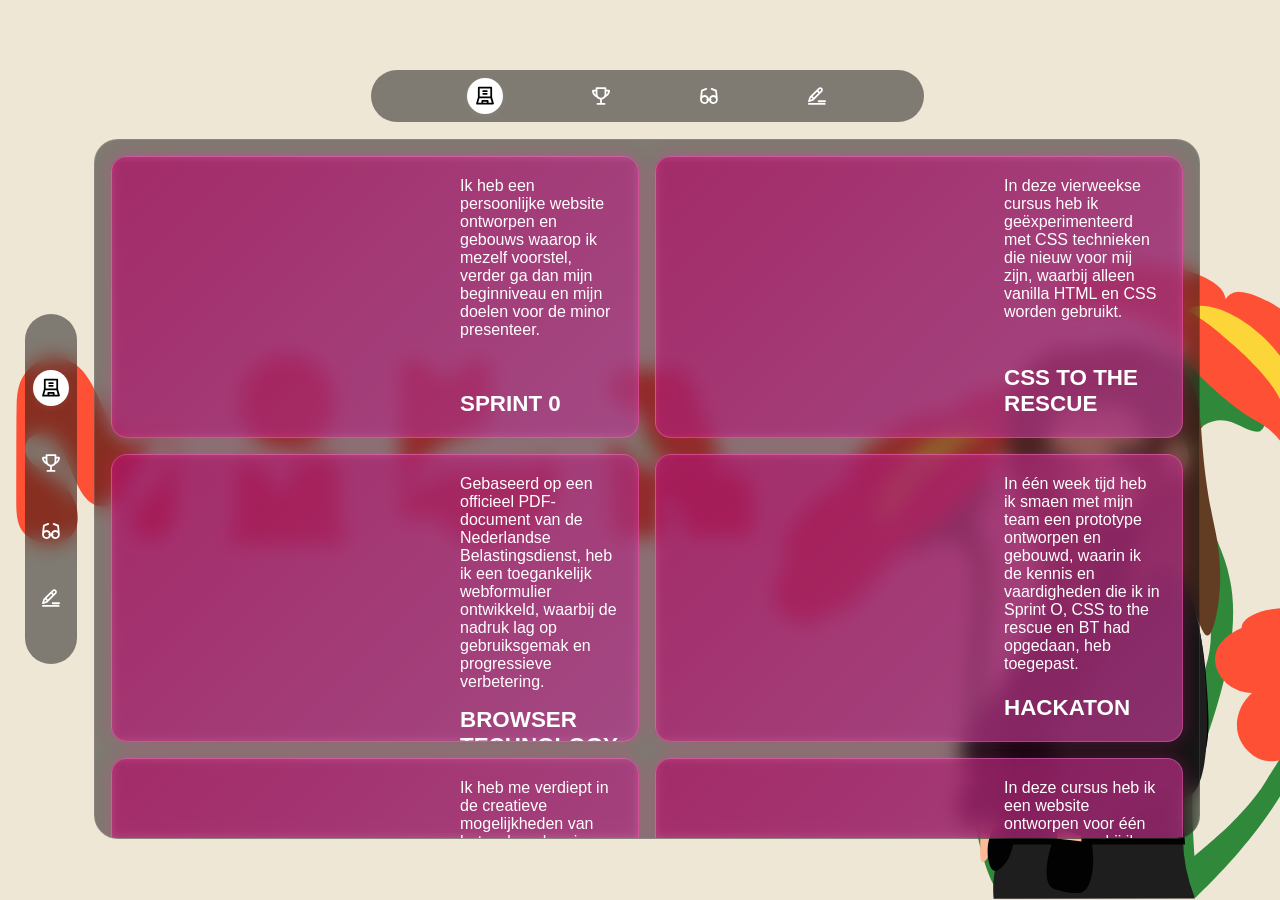
==== commit d30a0b96: "update" ====
--- a/blog.html
+++ b/blog.html
@@ -442,8 +442,11 @@
                 <section class="container-content workxnerds">
                     <div class="card card-work">
                         <h2>Sprint 0</h2>
-                        <p>I designed and built a personal website that introduces myself, goes beyond my starting
-                            level, and presents my goals for the minor.</p>
+                        <p>
+                            Door Kilian ben ik meer gaan werken met progressive enhancement: eerst HTML en CSS, daarna
+                            pas extra functionaliteit, met meer aandacht voor structuur dan alleen het visuele
+                            resultaat.
+                        </p>
 
                         <div class="iframe-container">
                             <iframe class="iframe-css" id="inlineFrameExample" title="Inline Frame Example"
@@ -456,7 +459,19 @@
                         <h2>Kilian Valkhof</h2>
                         <h3>4 februari 2026</h3>
                         <p>
-                            Het belangrijkste dat ik heb geleerd in het college van Kilian, is 
+                            Het belangrijkste dat ik heb geleerd in het college van Kilian is progressive enhancement.
+                            In Browser Technology
+                            heb ik dit principe sterk toegepast door eerst te kijken naar wat HTML en CSS al kunnen,
+                            voordat ik JavaScript
+                            gebruikte. Zo heb ik verschillende patterns uitgewerkt en bijvoorbeeld progressive
+                            disclosure volledig met CSS
+                            gemaakt. In CSS to the rescue heb ik vooral geëxperimenteerd met de mogelijkheden van CSS
+                            zonder JavaScript.
+                            In de Meesterproef ben ik ook begonnen met HTML en CSS en pas daarna JavaScript gaan
+                            toevoegen voor data en
+                            interactie, waardoor de tool wat zwaarder werd. In de Hackaton heb ik juist bewust gefocust
+                            op JavaScript en dit
+                            principe minder toegepast.
                         </p>
                     </div>
 
@@ -464,7 +479,13 @@
                         <h2>Peter-Paul Koch</h2>
                         <h3>19 februari 2026</h3>
                         <p>
-                            hoe komt wat ik geleerd heb terug in mijn werk?
+                            In dit college heb ik veel dingen geleerd waar ik nog geen kennis van had, vooral over de
+                            werking van browsers, maar ik heb dit eerlijk gezegd niet heel erg meegenomen in mijn werk.
+                            Hoewel ik begrijp dat kennis over de werking van browsers heel belangrijk is, vind ik het
+                            helemaal niet interessant. Ik ben denk ik meer gefocust op wat je met code kunt maken en hoe
+                            iets eruitziet en voelt voor de gebruiker, dan op de interne werking van de browser. Ik vind
+                            het leuk om me bezig te houden met het maken van interactieve en visueel aantrekkelijke
+                            ervaringen.
                         </p>
                     </div>
 
@@ -472,7 +493,15 @@
                         <h2>Nils Binder</h2>
                         <h3>4 maart 2026</h3>
                         <p>
-                            hoe komt wat ik geleerd heb terug in mijn werk?
+                            Dit college gaf mij vooral heel veel inspiratie. Een heel leuk voorbeeld dat werd gegeven
+                            was het maken van een stop-motion animatie met CSS, zodat je geen zware video's hoefde te
+                            gebruiken. In eerste instantie wilde ik dit idee terug laten komen bij de Hackaton, maar
+                            omdat ik me ook graag wilde focussen op JavaScript, heb ik daar mijn aandacht aan besteed in
+                            de korte tijd die we hadden. Een ander leuk voorbeeld vond ik het gebruik van een subgrid.
+                            Ik had hier eigenlijk nog nooit van gehoord en ik vind het altijd super leuk bij colleges en
+                            workshops om dit soort kleine nieuwe dingen te leren. Subgrid heb ik wel gebruikt in de
+                            Meesterproef, tot de laatste week toen ik de gehele tijdlijn opnieuw ging opbouwen en een
+                            extra grid helemaal niet nodig bleek.
                         </p>
                     </div>
 
@@ -480,14 +509,24 @@
                         <h2>NL Design System</h2>
                         <h3>12 maart 2026</h3>
                         <p>
-                            hoe komt wat ik geleerd heb terug in mijn werk?
+                            Het was jammer dat dit college pas in de laatste week/laatste dagen van het vak Browser
+                            Technology aan bod kwam, omdat dit precies ging over deze opdracht en volledig aansloot bij
+                            het vak. Maar omdat het pas aan het einde werd gegeven, was het moeilijk om de opgedane
+                            kennis in mijn eigen opdracht te verwerken. Toch heb ik wel een paar dingen mee kunnen
+                            nemen. Ik heb het proces van het formulier aangepast,
+                            door een startscherm met uitleg wat de gebruiker kan verwachten toegevoegd, en dit buiten
+                            het form-element. Ook heb ik bijvoorbeeld een eindscherm toegevoegd, zodat mensen terug
+                            kunnen navigeren om dingen te controleren en een duidelijke bevestiging dat het formulier
+                            verzonden is. Dit zijn tips die in dit college zijn gegeven.
                         </p>
                     </div>
 
                     <div class="card card-work">
                         <h2>CSS to the rescue</h2>
-                        <p>In this four-week course, I experimented with CSS techniques that are new to me using only
-                            vanilla HTML en CSS.</p>
+                        <p>
+                            In dit vak heb ik met vanilla HTML en CSS geëxperimenteerd, geïnspireerd door gastsprekers
+                            zoals Kilian, Nils en Peter Paul, met focus op toegankelijkheid en progressive enhancement.
+                        </p>
 
                         <div class="iframe-container">
                             <iframe class="iframe-css" id="inlineFrameExample" title="Inline Frame Example"
@@ -498,9 +537,10 @@
 
                     <div class="card card-work">
                         <h2>Browser Technology</h2>
-                        <p>Based on an official Dutch Tax Administration PDF, I build an accessible web form using HTML,
-                            CSS, and JavaScript, focusing on usability and progressive enhancement across all devices
-                            and browsers.</p>
+                        <p>
+                            Door inzichten van Kilian, Nils en Peter Paul heb ik een toegankelijk formulier gebouwd met
+                            focus op progressive enhancement, usability en werking op verschillende devices en browsers.
+                        </p>
 
                         <div class="iframe-container">
                             <iframe class="iframe-css" id="inlineFrameExample" title="Inline Frame Example"
@@ -514,21 +554,37 @@
                         <h2>Johan Huijkman</h2>
                         <h3>9 april 2026</h3>
                         <p>
+                            In het college werden we gevraagd na te denken over hoe onze websites aansloten op
+                            verschillende user stories.
+                            Hierdoor ben ik bewuster gaan nadenken over voor wie mijn websites eigenlijk geschikt zijn.
+                            Bij CSS to the Rescue
+                            zou Martijn waarschijnlijk snel afhaken, omdat de kleine sliders en visuele animaties lastig
+                            bruikbaar zijn met een
+                            visuele beperking. Bij Browser Technology realiseerde ik me door Naduah dat ik beter had
+                            kunnen aangeven dat
+                            gebruikers later terug konden komen. Ook in de Hackaton kwamen keuzes terug die voor sommige
+                            gebruikers minder
+                            prettig zijn, zoals veel bewegende elementen. Hierdoor ben ik me bewuster geworden van hoe
+                            ontwerpkeuzes invloed
+                            hebben op verschillende gebruikers.
+                        </p>
+                    </div>
+
+                    <div class="card card-nerd">
+                        <h2>rosa -> aantekeningen vragen</h2>
+                        <p>
                             hoe komt wat ik geleerd heb terug in mijn werk?
                         </p>
                     </div>
 
-                    <div class="card card-nerd">
-                        <h2>rosa -> aantekeningen vragen</h2>
-                        <p>
-                            hoe komt wat ik geleerd heb terug in mijn werk?
-                        </p>
-                    </div>
-
                     <div class="card card-work">
                         <h2>Hackaton</h2>
-                        <p>In one week, I designed and built a prototype with my team, where I applied and showcased the
-                            knowledge and skills I gained in Sprint 0, CSS, and BT.</p>
+                        <p>
+                            Door inzichten van Nils over interactieve en creatieve webervaringen heb ik in een week met
+                            mijn team een prototype
+                            gebouwd met veel aandacht voor animatie, interactie en een speelse, visuele
+                            gebruikerservaring.
+                        </p>
 
                         <div class="iframe-container">
                             <iframe class="iframe-css" id="inlineFrameExample" title="Inline Frame Example"
@@ -539,9 +595,11 @@
 
                     <div class="card card-work">
                         <h2>API</h2>
-                        <p>I explored the creative web and how to build sites that feel like native mobile apps. I
-                            started with a server-side rendered Astro app and gradually improved the experience using
-                            web APIs.</p>
+                        <p>
+                            Ik heb een webapp gebouwd met een native gevoel en verbeterd met web APIs, waarbij ik
+                            inzichten uit “The Web You Want (1)” heb meegenomen over een creatiever en interactiever
+                            web.
+                        </p>
 
                         <div class="iframe-container">
                             <iframe class="iframe-css" id="inlineFrameExample" title="Inline Frame Example"
@@ -552,7 +610,11 @@
 
                     <div class="card card-work">
                         <h2>HCD</h2>
-                        <p>In this course, I designed a website for one person, using the exclusive design principles.
+                        <p>
+                            In dit project heb ik een website voor één persoon ontworpen met focus op user experience en
+                            persoonlijke beleving,
+                            geïnspireerd door het idee uit “The web you want” dat webdesign ook draait om keuze,
+                            ervaring en impact op de gebruiker.
                         </p>
 
                         <div class="iframe-container">
@@ -565,26 +627,46 @@
 
                     <div class="card card-work">
                         <h2>Meesterproef</h2>
-                        <p>Textieee</p>
-
-                        <div class="iframe-container">
-                            <iframe class="iframe-css" id="inlineFrameExample" title="Inline Frame Example"
-                                style="border:none"
-                                src="https://misama17.github.io/WDD-HCD-MilaMassaro/finalprototype.html">
-                            </iframe>
-                        </div>
-                    </div>
-
-                    <div class="card card-nerd">
-                        <h2>Web you want 1</h2>
-                        <p>tekst</p>
+                        <p>
+                            In het eindproject heb ik met mijn team een animatietool gebouwd voor typografische
+                            animaties, geïnspireerd door Nils (interactieve webervaringen) en Cyd (progressive
+                            enhancement).
+                        </p>
+
+                        <div class="iframe-container">
+                            <iframe class="iframe-css" id="inlineFrameExample" title="Inline Frame Example"
+                                style="border:none" src="https://mwdd-ctrl-city.github.io/animation-tool/">
+                            </iframe>
+                        </div>
+                    </div>
+
+                    <div class="card card-nerd">
+                        <h2>Web You Want 1</h2>
+                        <h3>17 april 2026</h3>
+                        <p>
+                            Het stukje uit één van de talks dat me heel erg aansprak, was het stukje over het leuker en
+                            creatiever maken van het web. De meeste websites lijken heel erg op elkaar, maar we kunnen
+                            er ook voor kiezen om websites leuker te maken. Ik ben graag creatief bezig en vind het
+                            lijkt me heel leuk om juist out of the box te denken en de grenzen en mogelijkheden van code
+                            en websites op te zoeken. Ik experimenteer graag en heb veel interesse in animaties en
+                            interactieve elementen. In mijn
+                            API-project heb ik geprobeerd om de ervaring meer “immersive” te maken, zodat de gebruiker
+                            echt wordt meegenomen in
+                            het ontwerp. Hierdoor zie je dat ik vooral gericht ben op het creëren van unieke en visueel
+                            interessante ervaringen.
+                        </p>
                     </div>
 
                     <div class="card card-nerd">
                         <h2>Hans de Zwart</h2>
                         <h3>21 mei 2026</h3>
                         <p>
-                            hoe komt wat ik geleerd heb terug in mijn werk?
+                            Deze gastspreker kwam aan het einde van de minor aan bod, toen we net gestart waren met de
+                            Meesterproef. Hierdoor heeft het me meer doen nadenken over mijn eigen werk dan dat ik de
+                            kennis echt heb toegepast. Het enige vak waar ik echt met privacy en gegevens bezig ben
+                            geweest was bij BT. Hoewel hier alleen gegevens werden gevraagd die noodzakelijk waren voor
+                            het invullen van het formulier, heb ik verder geen maatregelen genomen om de ingevulde
+                            gegevens te waarborgen. Ik heb ook niet echt een beeld van hoe je dit zou kunnen doen.
                         </p>
                     </div>
 
@@ -592,7 +674,15 @@
                         <h2>Q42</h2>
                         <h3>28 mei 2026</h3>
                         <p>
-                            hoe komt wat ik geleerd heb terug in mijn werk?
+                            In deze talk kregen we een inkijkje hoe je als developer werkt aan grotere digitale
+                            producten binnen een team en met een klant. Wat hiermee sterk werd benoemd was hoe
+                            belangrijk het is om een goede en schaalbare basisstructuur neer te zetten bij een project.
+                            Bij de Meesterproef hebben we veel aandacht besteed aan het opzetten hiervan. Ook kwam in de
+                            Meesterproef terug hoe je samenwerkt in een team aan een project voor een langere periode,
+                            wat nieuw voor mij was op het gebied van code. Ook kwam in het college naar voren dat je
+                            soms sterk in je schoenen moet staan tegenover klanten en zelfverzekerd zijn over je kunnen.
+                            Hoewel wij een hele aardige en begripvolle klant hadden, hebben wij ook onze mening gegeven
+                            over design keuzes en haalbaarheid.
                         </p>
                     </div>
 
@@ -600,13 +690,30 @@
                         <h2>De Voorhoede</h2>
                         <h3>4 juni 2026</h3>
                         <p>
-                            hoe komt wat ik geleerd heb terug in mijn werk?
+                            Dit college liet mij vooral zien hoe front-end development in de praktijk werkt binnen teams
+                            en projecten. Ik kreeg een beter beeld van de rol van een front-end developer, van het
+                            bouwen en aanpassen van
+                            designs tot het oplossen van bugs en het meedenken over wat technisch mogelijk is. In de
+                            Meesterproef heb ik deze inzichten niet echt toegepast, omdat het al ver
+                            in het proces was en dingen als een offline-first design niet meer mogelijk waren. Er zou
+                            niet genoeg tijd zijn om de hele basisstructuur aan te passen.
                         </p>
                     </div>
 
                     <div class="card card-nerd">
                         <h2>Web you want 2</h2>
-                        <p>tekst</p>
+                        <h3>10 juni 2026</h3>
+                        <p>
+                            Het voorbeeld van het details-element van
+                            Cyd herkende ik uit onze Meesterproef, waar we ook gebruik maken van een details-element met
+                            een geanimeerde in- en uitklap, zodat de interactie soepel en vloeiend aanvoelde. We hebben
+                            in de Meesterproef meerdere micro-interacties toegevoegd, om de user experience beter te
+                            maken. Daarnaast
+                            benadrukte het college
+                            voor mij opnieuw het belang van nadenken voor wie je ontwerpt en wat de minimale, werkende
+                            ervaring moet zijn
+                            voordat je dingen gaat verbeteren en mooier gaat maken.
+                        </p>
                     </div>
                 </section>
 
@@ -1052,7 +1159,41 @@
                             naar een dropzone. Hierdoor kreeg de gebruiker meer controle en werd de ervaring visueel
                             sterker.
                         </p>
-                        <p>REFLECTIE OVER LAATSTE 3 LEERDOELEN TOEVOEGEN!</p>
+                        <p>
+                            Voor het overige gedeelte van de minor heb ik best wel unieke en ambitieuze leerdoelen voor
+                            mezelf gesteld. In mijn
+                            vorige minor, Immersive Environments, heb ik me beziggehouden met het creëren van
+                            interactieve ervaringen waarbij
+                            de beleving van de bezoeker centraal stond. Dat wilde ik meenemen door meer out of the box
+                            en creatief te denken,
+                            maar ook door mezelf technisch te verbeteren.
+                        </p>
+
+                        <p>
+                            Mijn leerdoel voor een goede basisstructuur heb ik vooral toegepast in de Meesterproef. Daar
+                            heb ik de structuur en
+                            vormgeving van de interface opgezet, zodat functionaliteiten later makkelijk toegevoegd
+                            konden worden, zoals bij de
+                            toolbar die flexibel is opgebouwd met alleen HTML.
+                        </p>
+
+                        <p>
+                            Met de Hackaton heb ik gekeken naar creatieve mobiele interacties, zoals een speurtocht op
+                            mobiel waarbij
+                            touch-interactie centraal stond. In de Meesterproef kon ik dit minder toepassen, omdat de
+                            animatie-tool vooral voor
+                            desktop is ontworpen en daardoor beperkt responsive is.
+                        </p>
+
+                        <p>
+                            Het leerdoel om een echt “wow”-gevoel te creëren heb ik deels kunnen toepassen in eerdere
+                            projecten zoals API, waar
+                            ik veel aandacht heb besteed aan user experience en interactie, zoals het slepen van
+                            tarotkaarten. In de
+                            Meesterproef zat dit vooral in kleine micro-interacties, maar minder in een volledig
+                            immersive ervaring door de
+                            beperkingen van de opdracht.
+                        </p>
                     </div>
 
                     <div class="card card-goal">
@@ -1169,15 +1310,43 @@
                 <!-- NERDS x REFLECTION -->
                 <section class="container-content nerdsxreflection">
                     <div class="card card-reflection">
-                        <h2>Reflectie sprint 0</h2>
-                        <p>Veel tekstie</p>
+                        <h2>Welke nerds vond ik het leukst?</h2>
+                        <p>
+                            Ik vond de talks van Nils, Johan en Hans vond ik het leukst en het meest interessant.
+                            Nils liet vooral veel voorbeelden zien, wat mij veel inspiratie gaf. Het leukste voorbeeld
+                            die hij gaf was het voorbeeld van de stop-motion animatie gemaakt met CSS. Hierdoor kon hij
+                            het idee van een video met zijn beweging nabootsen, maar met afbeeldingen. Hierdoor is het
+                            veel minder zwaar voor de browser. In essentie is het een lange strook die over het scherm
+                            beweegt, maar door gebruik te maken van <em>steps(31, end)</em> springt deze van frame naar
+                            frame in
+                            plaats van vloeiend te bewegen. Dit vond ik een heel interessant en creatief bedacht
+                            alternatief voor een video. Een ander leuk voorbeeld dat hij gaf was dat op de website van
+                            9elements een "uniek" grid werd aangehouden, waarbij niet per se dingen bijvoorbeeld in het
+                            midden werden geplaatst om balans te creëren, maar er juist naar het geheel en ratio werd
+                            gekeken om zo balans van elementen op de pagina te creëren. Dit wilde ik meenemen in mijn
+                            blog en heb ik ook gebruikt voor mijn tweede versie, maar uiteindelijk heb ik het ontwerp
+                            van mijn blog over een hele andere boeg gegooid. Wat ik leuk vond aan de talk van Johan, was
+                            dat hij hele passende user stories liet zijn, waardoor ik direct een goed visueel beeld
+                            kreeg van mogelijk gedrag. Ook liet hij ons nadenken over waar deze mensen bij onze eigen
+                            website af zouden haken. De talk van Hans heeft me heel erg doen nadenken over privacy en
+                            hoe je dat kunt interpreteren. Het voorbeeld dat hij gaf in de vorm van een video, waarbij
+                            het verschil tussen "niks te verbergen hebben" en "dingen van jezelf delen" werd aangehaald.
+                        </p>
+                        <p>
+
+                        </p>
                     </div>
 
                     <div class="card card-nerd">
                         <h2>Kilian Valkhof</h2>
                         <h3>4 februari 2026</h3>
                         <p>
-                            hoe komt wat ik geleerd heb terug in mijn werk?
+                            Kilian legde de nadruk op progressive enhancement: bouw altijd eerst een ijzersterke basis
+                            met HTML en CSS, omdat JavaScript een imperatieve en breekbare taal is. HTML en CSS zijn
+                            daarentegen declaratief; je geeft het eindresultaat aan en laat de browser het zware werk en
+                            de optimalisatie overnemen. Dit bespaart veel rekenkracht op het apparaat van de gebruiker.
+                            Door features pas in tweede instantie als extra laag toe te voegen, zorg je dat de website
+                            voor iedereen blijft werken, ongeacht hoe krachtig hun browser of hardware is.
                         </p>
                     </div>
 
@@ -1185,7 +1354,13 @@
                         <h2>Peter-Paul Koch</h2>
                         <h3>19 februari 2026</h3>
                         <p>
-                            hoe komt wat ik geleerd heb terug in mijn werk?
+                            Deze sessie bood een historische duik in de evolutie van webbrowsers en hun
+                            rendering-engines. Een belangrijk inzicht is dat JavaScript officieel losstaat van de
+                            browser en op een eigen, aparte engine draait. Omdat het berekenen van de lay-out de
+                            zwaarste taak is voor een browser, moet de laadvolgorde slim worden ingesteld met defer of
+                            async. Tot slot is achterwaartse compatibiliteit een absolute wet op het web: alles wat een
+                            browser ooit heeft ondersteund, moet voor altijd ondersteund blijven worden om het web
+                            intact te houden.
                         </p>
                     </div>
 
@@ -1193,7 +1368,13 @@
                         <h2>Nils Binder</h2>
                         <h3>4 maart 2026</h3>
                         <p>
-                            hoe komt wat ik geleerd heb terug in mijn werk?
+                            Nils liet zien hoe Figma’s auto-layout perfect aansluit op CSS flexbox, wat de manier waarop
+                            we over webdesign denken ingrijpend verandert. Tijdens het ontwerpen moet je niet in rigide
+                            pixels denken, maar juist kijken naar de onderlinge verhoudingen tussen elementen. Met
+                            moderne CSS-technieken zoals CSS Subgrid kun je complexe lay-outs bouwen waarbij rijen
+                            naadloos worden hergebruikt van de parent. Daarnaast kun je zware video's slim vervangen
+                            door efficiënte stop-motion animaties en view-transitions inzetten om vloeiende
+                            pagina-overgangen te creëren die de browser automatisch voor je afhandelt.
                         </p>
                     </div>
 
@@ -1201,53 +1382,130 @@
                         <h2>NL Design System</h2>
                         <h3>12 maart 2026</h3>
                         <p>
-                            hoe komt wat ik geleerd heb terug in mijn werk?
+                            Het bouwen van een goed formulier vereist een logische flow en een heldere introductietekst
+                            die de gebruiker vooraf vertelt wat er nodig is. Componenten moeten een minimale klikruimte
+                            van 44x44px hebben. Om de drempel te verlagen en typefouten te voorkomen, moet
+                            je bekende gegevens automatisch invullen en knippen en plakken toestaan. Wanneer er fouten
+                            worden gemaakt, toont het formulier een duidelijke samenvatting bovenaan. Deze foutmeldingen
+                            en aanvullende instructies moeten via aria-describedby correct aan de invoervelden worden
+                            gekoppeld, zodat screenreaders ze op het juiste moment voorlezen.
                         </p>
                     </div>
 
                     <div class="card card-reflection">
-                        <h2>Reflectie sprint 0</h2>
-                        <p>Veel tekstie</p>
+                        <h2>Welke nerds vond ik minder leuk?</h2>
+                        <p>
+                            De talks die ik minder interessant vond waren de talks van Peter Paul, NL Design System en
+                            de Voorhoede. Dit had met name te maken met het feit dat ik het heel langdradig vond en ik
+                            de draad behoorlijk kwijtraakte. Bij de talk van Peter Paul specifiek vond ik dat hij wel op
+                            een aantrekkelijke manier vertelde, maar dat ik het onderwerp zelf over de geschiedenis van
+                            browsers niet zo interessant vond. De talk van NL Design System was heel nuttig, maar ging
+                            heel snel met veel voorbeelden, waardoor het me veel moeite kostte om aantekeningen te
+                            maken. Hierdoor was ik niet meer echt bezig met luisteren maar meer met bijblijven en kon ik
+                            niet echt verwerken wat er nou werd gezegd. De talks bij de Voorhoede waren tijdens de
+                            Meesterproef, maar vond ik niet echt iets toevoegen aan deze opdracht. Er werden niet echt
+                            nieuwe dingen verteld. Wel werd er iets nieuws verteld over offline design first, maar dit
+                            werd zo'n technisch verhaal dat ik het niet echt meer volgde.
+                        </p>
+                        <p>
+                            De conclusie is denk ik wel dat ik de technische verhalen met veel informatie die ik moest
+                            verwerken het minst interessant vond. Enerzijds omdat de onderwerpen mij niet zo aanspraken,
+                            maar anderzijds ook omdat ik vooral graag creatief bezig ben en het heel leuk vind om
+                            geinspireerd te raken. Dus vond ik de talks waar de focus lag op design interessanter dan de
+                            technische verhalen.
+                        </p>
                     </div>
 
                     <div class="card card-nerd">
                         <h2>Johan Huijkman</h2>
                         <h3>9 april 2026</h3>
                         <p>
+                            Toegankelijkheid volgens de WCAG-richtlijnen omvat veel meer dan alleen visuele
+                            hulpmiddelen. Gebruikers met autisme, mobiliteitsproblemen of prikkelgevoeligheid lopen vaak
+                            vast op websites door felle kleuren, onverwachte scroll-verspringingen, gecompliceerde
+                            cookiemeldingen of storende animaties. Soms is een rustige, voorspelbare lay-out simpelweg
+                            noodzakelijk om te voorkomen dat mensen vroegtijdig afhaken. Het is de verantwoordelijkheid
+                            van de developer om het belang van de gebruiker boven het commerciële belang te stellen.
+                            Test je eigen website daarom altijd kritisch op $400\%$ zoom en doorloop de complete
+                            interface handmatig met een screenreader.
+                        </p>
+                    </div>
+
+                    <div class="card card-nerd">
+                        <h2>rosa -> aantekeningen vragen</h2>
+                        <p>
                             hoe komt wat ik geleerd heb terug in mijn werk?
                         </p>
                     </div>
 
                     <div class="card card-nerd">
-                        <h2>rosa -> aantekeningen vragen</h2>
-                        <p>
-                            hoe komt wat ik geleerd heb terug in mijn werk?
-                        </p>
-                    </div>
-
-                    <div class="card card-nerd">
                         <h2>Web you want 1</h2>
-                        <p>tekst</p>
+                        <p>
+                            Tijdens deze sessie werd de vraag gesteld hoe het web eruit zou moeten zien. Het web moet
+                            duurzamer, ethischer en toegankelijker worden, maar er moet ook ruimte zijn voor plezier.
+                            Grote afbeeldingen en dataverspilling zijn een keuze; duurzaamheid begint bij een bewuste
+                            codeerwijze. We moeten kritisch blijven op het kapitalistische verdienmodel van techgiganten
+                            die ons spioneren en dwingen tot tracking-cookies. Taal en begrippen krijgen bovendien pas
+                            echt betekenis wanneer ze binnen een testbare, gedeelde context worden geplaatst. Zodra je
+                            die context wist, verandert de betekenis van het web volledig.
+                        </p>
                     </div>
 
                     <div class="card card-nerd">
                         <h2>Hans de Zwart</h2>
                         <h3>21 mei 2026</h3>
                         <p>
-                            hoe komt wat ik geleerd heb terug in mijn werk?
-                        </p>
-                    </div>
-
-                    <div class="card reflection-last">
-                        <h2>Reflectie einde</h2>
-                        <p>Veel tekstie</p>
+                            Privacy is een fundamenteel sociaal en democratisch recht dat draait om contextuele
+                            integriteit: informatie mag niet onverwacht met onbekende partijen worden gedeeld. De
+                            Europese privacywetgeving vereist altijd een geldige, geïnformeerde grondslag (zoals vrije
+                            toestemming) voor het verwerken van persoonsgegevens, waar ook IP-adressen onder vallen. Het
+                            verzamelen van data brengt een grote verantwoordelijkheid en aansprakelijkheid met zich mee
+                            voor bedrijven. Door slimme cryptografische strategieën, adblockers zoals uBlock Origin en
+                            doordachte software-architectuur te gebruiken, kun je de gewenste functionaliteit bouwen
+                            zónder de privacy en autonomie van de online gebruiker op te offeren.
+                        </p>
+                    </div>
+
+                    <div class="card reflection-last nerdsxref">
+                        <h2>Aan welke nerds heb ik het meest gehad?</h2>
+                        <p>
+                            Eerlijk gezegd vond ik dat veel talks niet helemaal op het juiste moment gepland waren. Een
+                            aantal talks werden aan het einde van een vak gepland, bijvoorbeeld de talk van NL Design
+                            System, waardoor hele nuttige opgedane kennis moeilijk nog verwerkt konden worden voor de
+                            deadline. Graag had ik deze talk een week eerder gehad, zodat ik de kennis kon inzetten bij
+                            BT.
+                        </p>
+                        <p>
+                            De talk van Kilian heb ik denk ik het meest ingezet bij mijn eigen werk. Zijn idee van
+                            progressive enhancement (eerst HTML, dan CSS, dan JavaScript) kwam direct
+                            terug in Browser Technology, CSS to the Rescue en deels in de Meesterproef. Ook al heb ik er
+                            niet altijd bewust naar gehandeld (zoals bij de Hackathon), het heeft me wel anders laten
+                            nadenken over hoe je websites opbouwt.
+                        </p>
+                        <p>
+                            Daarnaast zijn er een aantal talks die me anders hebben doen nadenken. Vooral de wat meer
+                            "filosofische" talks van Hans de Zwart en Justus (Web You Want 1) vond ik hierbij nuttig.
+                            Maar ook het verhaal van Léonie bij The Web You Want 2 vond ik heel interessant in dit
+                            opzicht. Zij vertelde dat zij AI gebruikt om haar te helpen navigeren op het web (en het
+                            dagelijks leven), aangezien zij zelf blind is geworden. Ze noemde dat zij AI gebruikt
+                            tijdens het shoppen om extra uitleg te geven over het product, maar vond het interessant om
+                            dan na te denken over hoe iedereen deze uitleg anders zou doen. De één zou misschien zeggen
+                            dat het een chique truitje is, terwijl de ander juist weer niet. Het is best wel afhankelijk
+                            van iemands eigen interpretatie en bijvoorbeeld eigen stijlvoorkeuren.
+                        </p>
                     </div>
 
                     <div class="card card-nerd">
                         <h2>Q42</h2>
                         <h3>28 mei 2026</h3>
                         <p>
-                            hoe komt wat ik geleerd heb terug in mijn werk?
+                            Bij grote enterprise-klanten structureer je design-systemen zorgvuldig in foundations,
+                            core-components en composities om de herkenbaarheid, consistentie en efficiëntie te
+                            verhogen. Toegankelijkheid moet hierbij altijd de onbespreekbare standaard zijn, wat direct
+                            meetbare voordelen oplevert en dure boetes voorkomt. AI kan uitstekend worden ingezet als
+                            sparringpartner of voor repeterend werk zoals documentatie, plannen uitschrijven en het
+                            opsporen van bugs. Het is echter cruciaal om zelf de controle te behouden over de
+                            gegenereerde code en om nooit gevoelige klantdata naar externe AI-servers te sturen.
                         </p>
                     </div>
 
@@ -1255,13 +1513,29 @@
                         <h2>De Voorhoede</h2>
                         <h3>4 juni 2026</h3>
                         <p>
-                            hoe komt wat ik geleerd heb terug in mijn werk?
+                            Als front-end developer balanceer je tussen creatieve vrijheid en het nauwkeurig oplossen
+                            van vage bugmeldingen van klanten. Voor een optimale, databesparende gebruikerservaring
+                            hanteert de Voorhoede het 'offline-first' principe. Door gebruik te maken van service
+                            workers, slimme caching en lokale databases zoals IndexedDB, blijft een interface altijd
+                            toegankelijk en razendsnel werken, zelfs zonder internetverbinding. De data wordt pas
+                            gesynchroniseerd zodra de gebruiker weer online is. Door daarnaast actief open-source
+                            componenten te verbeteren en pull requests in te dienen, draag je direct bij aan een beter
+                            web.
                         </p>
                     </div>
 
                     <div class="card card-nerd">
                         <h2>Web you want 2</h2>
-                        <p>tekst</p>
+                        <h3>10 juni 2026</h3>
+                        <p>
+                            Ontwerp doelgericht voor de slechtst acceptabele ervaring; alles wat je daarna toevoegt is
+                            een progressive enhancement die de website rijker maakt. Sommige websites moeten simpelweg
+                            saai en voorspelbaar zijn om betrouwbaarheid uit te stralen, terwijl persoonlijke pagina's
+                            juist een plek voor experimenten mogen zijn. Tegenwoordig helpt AI blinden effectief bij het
+                            navigeren en het omschrijven van beelden. We kunnen het multimedia-web herontdekken door
+                            creatief om te gaan met audio-blogs en door alt-teksten niet alleen functioneel te
+                            gebruiken, maar in te zetten als een betekenisvolle kunstvorm.
+                        </p>
                     </div>
                 </section>
 
@@ -1327,8 +1601,8 @@
                             planeten en interactieve animaties met JavaScript.</p>
                     </div>
 
-                    <div class="card reflection-last">
-                        <h2>Reflectie op mijn leerdoelen</h2>
+                    <div class="card card-reflection">
+                        <h2>Reflectie op eerste 3 leerdoelen</h2>
                         <p>Wat betreft mijn leerdoelen ben ik over één leerdoel nog niet helemaal uit en dat is of dit
                             het
                             vakgebied is voor mij. Ja, ik vind inmiddels coderen leuk en ik zie het echt als een grote
@@ -1339,7 +1613,10 @@
                             illustreren. Maar
                             tegelijkertijd vind ik het aan coderen heel leuk dat je bewegende dingen kunt maken en meer
                             in
-                            bewegingen kunt denken. Iets waar mijn interesse al van jongs af aan ligt is animatie en met
+                            bewegingen kunt denken.
+                        </p>
+
+                        <p>Iets waar mijn interesse al van jongs af aan ligt is animatie en met
                             coderen kan
                             je hiermee (op een manier) mee aan de slag, wat ik ontzettend interessant vind. Daarom is
                             dit ook één
@@ -1350,7 +1627,11 @@
                             gekozen voor een
                             web animations API en voor de Hackaton heb ik me ook verdiept in bewegende
                             onderdelen/animaties maar dan
-                            met Javascript. Mijn derde leerdoel is een website maken met een goede user experience. Hier
+                            met Javascript.
+                        </p>
+
+                        <p>
+                            Mijn derde leerdoel is een website maken met een goede user experience. Hier
                             ben ik denk
                             ik iets minder specifiek/gericht mee bezig geweest dan de andere twee leerdoelen. Maar een
                             voorbeeld
@@ -1364,9 +1645,100 @@
                             Op deze
                             manier hadden ze zelf echt invloed en zorgde dit naar mijn mening voor een betere user
                             experience die er
-                            ook visueel interessant uitziet.</p>
-                        <h2>Reflectie op de minor</h2>
-                        <p>tekstieee xoxoxo</p>
+                            ook visueel interessant uitziet.
+                        </p>
+                    </div>
+
+                    <div class="card reflection-last">
+                        <h2>Reflectie op laatste 3 leerdoelen</h2>
+                        <p>
+                            Voor het overige gedeelte van de minor heb ik best wel unieke en ambitieuze leerdoelen voor
+                            mezelf gesteld. In mijn vorige minor, Immersive Environments, ben ik heel erg bezig geweest
+                            het creëren van unieke interactieve ervaringen, waarbij bezoekers mee werden genomen in het
+                            project. De ervaring van de bezoeker stond centraal. Het leek me dan ook interessant om dit
+                            stukje mee te nemen naar deze minor, door meer out of the box en creatief te denken. Hier
+                            heb ik dan ook twee leerdoelen op gebaseerd. Voor mijn andere leerdoel heb ik meer gekeken
+                            naar waar ik mezelf nog in moet en wil verbeteren.
+                        </p>
+
+                        <p>
+                            Het leerdoel waarin ik mezelf wilde verbeteren is om een goede basisstructuur neer te
+                            zetten. Hier ben ik heel veel mee bezig geweest tijdens de Meesterproef. De grootste taak
+                            die ik op me heb genomen tijdens de Meesterproef was de vormgeving en structuur van de
+                            interface. Ik heb een basis opgezet waar makkelijk allerlei functionaliteiten konden worden
+                            toegevoegd. Een voorbeeld hiervan is de toolbar. Toen ik de toolbar maakte waren we nog niet
+                            helemaal zeker over welke functionaliteiten hier nou in moesten komen. Daarom was het
+                            belangrijk om hem zo op te zetten dat er in de toekomst alleen regels HTML toegevoegd
+                            hoefden te worden en het qua vormgeving direct goed zou zitten.
+                        </p>
+
+                        <p>
+                            Met mijn andere twee leerdoelen heb ik meer de uitdaging op willen zoeken. Tijdens de
+                            Hackaton heb ik met mijn groepje al gekeken naar het creatief inzetten van de mobiele
+                            telefoon. Vaak zijn websites wel responsive voor mobiele telefoons, maar zijn ze niet echt
+                            gericht wat een mobiel anders maakt ten opzichte van bijvoorbeeld een laptop. Bij de
+                            Hackaton hebben we op de "exploration" pagina voor mobiel bijvoorbeeld een soort speurtocht
+                            gemaakt, waarbij juist focus was op het feit dat een mobiel met touchscreen werkt. Helaas
+                            kon ik niet aan dit leerdoel werken tijdens de Meesterproef, omdat de animatie-tool alleen
+                            voor groot laptop formaat gemaakt moest worden. Dus is hij ook maar beperkt repsonsive.
+                        </p>
+                        <p>
+                            Het andere uitdagende leerdoel waar ik graag aan had willen werken was het maken van een
+                            website die echt een "wow" gevoel geeft. Dit was achteraf gezien een te uitdagend leerdoel.
+                            Niet omdat het niet een haalbaar doel is, maar omdat het niet past binnen de opdracht van de
+                            Meesterproef. Bij de eindopdracht ben je afhankelijk van de gegeven opdracht en ook van de
+                            klant. Hier had je veel minder creatieve vrijheid in deze zin dan bij eerdere vakken, zoals
+                            API, waar ik wel bezig ben geweest met dit leerdoel. Voor API heb ik me gefocust op de
+                            gebruikerservaring en hoe ik gebruikers mee kon nemen in de website. Zo kan je bij de tarot
+                            reading de kaarten verslepen naar de aangegeven plekken, waardoor de ervaring meer
+                            waarheidsgetrouw is en de gebruiker ook invloed kan uitoefenen (het is niet random). Wat
+                            betreft de Meesterproef moest dit leerdoel misschien iets meer komen van de
+                            micro-interacties en kleine UI dingen die zijn toegevoegd, maar het is maar beperkt
+                            immersive denk ik.
+                        </p>
+                    </div>
+
+                    <div class="card card-reflection">
+                        <h2>Reflectie op Meesterproef</h2>
+                        <p>
+                            Helaas kon ik tijdens de Meesterproef niet erg focussen of in kleine mate op twee van mijn
+                            leerdoelen. Bij het
+                            leerdoel over de mobiele telefoon was dit vanaf week 1 al duidelijk, waardoor ik wel op zoek
+                            kon naar een ander leerdoel. Wat namelijk ook duidelijk werd de eerste week is dat ik nog
+                            nooit echt heb samengewerkt in groepsverband met code. Daarom was dit voor mij een uitdaging
+                            die ik heb op kunnen pikken tijdens de Meesterproef.
+                        </p>
+                        <p>
+                            De Meesterproef vond ik een complexe en uitdagende opdracht, waarbij ik echt buiten mijn
+                            comfortzone heb moeten stappen. Ik had zelf nog niet veel gewerkt met JSON bestanden en
+                            tijdens deze opdracht was dit natuurlijk onze basis. Daarom heb ik ook echt een stapje bij
+                            moeten zetten in de eerste week, door zelf nog iets meer te oefenen met JSON bestanden. Ook
+                            onze JavaScript was vrij complex en uitdagend voor het niveau waarmee ik deze Meesterproef
+                            startte. Maar ik ben altijd leergierig en heb me, net als de rest van het groepje, extra
+                            ingezet om ons JavaScript niveau te verhogen en het gat tussen ons en Kerr iets te dichten.
+                            En ik ben achteraf heel blij dat ik dit heb gedaan. Het ware wat nieuwe dingen voor mij,
+                            zoals het gebruike van een classe, maar tegelijkertijd wel hele nuttige kennis om opgedaan
+                            te hebben. De opdracht zelf vond ik heel leuk, hoewel ik tegen het einde er wel echt klaar
+                            mee was, omdat veel bugs op moesten lossen continu. Het werken met de opdrachtgever verliep
+                            heel goed en ze was ontzettend blij met het eindresultaat.
+                        </p>
+                    </div>
+
+                    <div class="card card-reflection">
+                        <h2>Reflectie op gehele minor</h2>
+                        <p>
+                            Ik vond het een intensieve, maar onzettend leerzame minor, waar ik echt uit heb gehaald waar
+                            ik op hoopte. Aan de start van de minor wist ik niet zo goed of webdesign en development
+                            echt iets voor mij was en hoewel ik denk dat het hele waardevolle kennis is, ben ik tot de
+                            conclusie gekomen dat dit niet het werkveld is waar ik in wil. In ieder geval niet
+                            <em>alleen</em> coderen. Wat ik niet per se had verwacht tijdens de minor, is het feit dat
+                            vakken me echt anders over bepaalde dingen heeft na laten denken. Dit was vooral bij het vak
+                            HCD het geval, waar ik me ging verdiepen in één persoon en een nieuw perspectief kreeg op de
+                            het vak webdesign. Verder was het een goede ervaring om echt in een studio model te werken,
+                            maar ben ik nu ook wel toe aan vakantie. Ik kan schoolopdrachten niet zo goed op school
+                            laten, waardoor ik er meer mee bezig was dan goed is. Maar ik heb wel het uiterste uit
+                            mezelf gehaald en mezelf uit blijven dagen, en daar ben ik heel trots op.
+                        </p>
                     </div>
                 </section>
             </section>
--- a/styles/blog.css
+++ b/styles/blog.css
@@ -20,8 +20,8 @@
         grid-template-areas:
             ".      top"
             "side   content";
-        grid-template-columns: 50px minmax(300px, 1200px);
-        grid-template-rows: 50px minmax(500px, 700px);
+        grid-template-columns: 70px minmax(300px, 1200px);
+        grid-template-rows: 70px minmax(500px, 700px);
     }
 
     @media (width > 1150px) {
@@ -276,7 +276,7 @@
     .workxnerds {
         display: grid;
         grid-template-columns: repeat(2, 1fr);
-        grid-template-rows: min-content;
+        grid-auto-rows: min-content;
 
         padding: 1em;
 
@@ -292,9 +292,7 @@
             display: grid;
         }
 
-        @media (width > 850px) {
-            grid-template-rows: repeat(10, 1fr);
-        }
+
     }
 }
 
@@ -395,7 +393,7 @@
 @container style(--nerdsxreflection:true) {
     .nerdsxreflection {
         display: grid;
-        grid-auto-rows: 15em;
+        grid-auto-rows: min-content;
         padding: 1em;
 
         & .card-nerd {
@@ -411,15 +409,44 @@
         }
 
         & .reflection-last {
-            display: block;
+            display: grid;
+
             grid-column: span 2;
             grid-row: span 4;
+        }
+
+        @media (width > 850px) {
+            .reflection-last {
+                display: grid;
+                grid-template-columns: 1fr 1fr;
+                grid-auto-rows: min-content;
+                column-gap: 2em;
+
+                & h2 {
+                    grid-column: span 2;
+                }
+
+                & p:nth-of-type(1) {
+                    grid-column: 1;
+                    grid-row: 2;
+                }
+
+                & p:nth-of-type(2) {
+                    grid-column: 1;
+                    grid-row: 3;
+                }
+
+                & p:nth-of-type(3) {
+                    grid-column: 2;
+                    grid-row: 2 / span 2;
+                }
+            }
         }
 
         @media (width > 1150px) {
             .reflection-last {
                 grid-column: span 4;
-                grid-row: span 2;
+                grid-row: auto;
             }
         }
     }
@@ -429,19 +456,13 @@
 @container style(--reflectionxreflection:true) {
     .reflectionxreflection {
         display: grid;
-        grid-auto-rows: 15em;
+        grid-auto-rows: min-content;
         padding: 1em;
 
         & .card-reflection {
-            display: block;
+            display: grid;
             grid-column: span 2;
             grid-row: span 2;
-        }
-
-        & .reflection-last {
-            display: block;
-            grid-column: span 2;
-            grid-row: span 4;
         }
     }
 }
@@ -600,6 +621,8 @@
     grid-column: span 2;
     grid-row: span 1;
 
+    grid-auto-rows: min-content;
+
     height: auto;
 
     background: linear-gradient(135deg,
@@ -623,6 +646,8 @@
 
     grid-column: span 2;
     grid-row: span 1;
+
+    grid-template-rows: auto auto 1fr;
 
     background: linear-gradient(135deg,
             rgba(0, 183, 255, 0.5),
